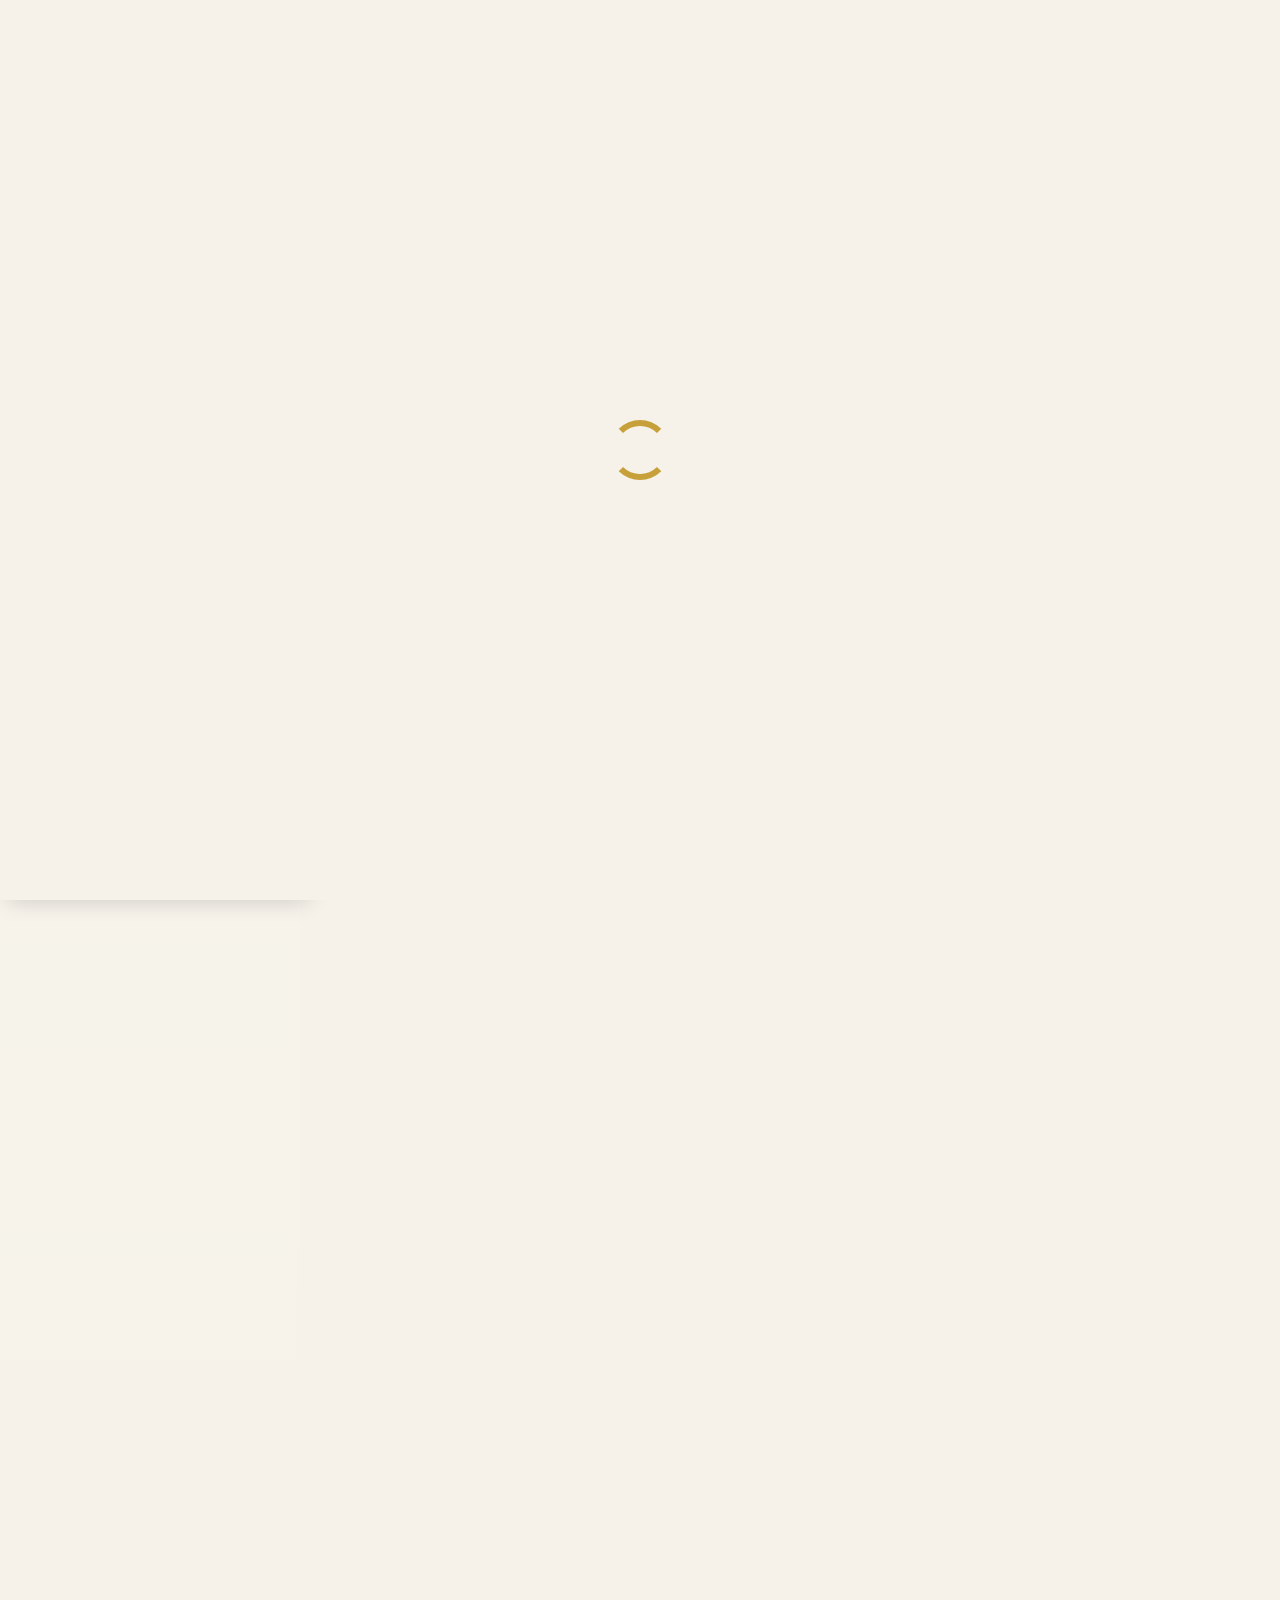
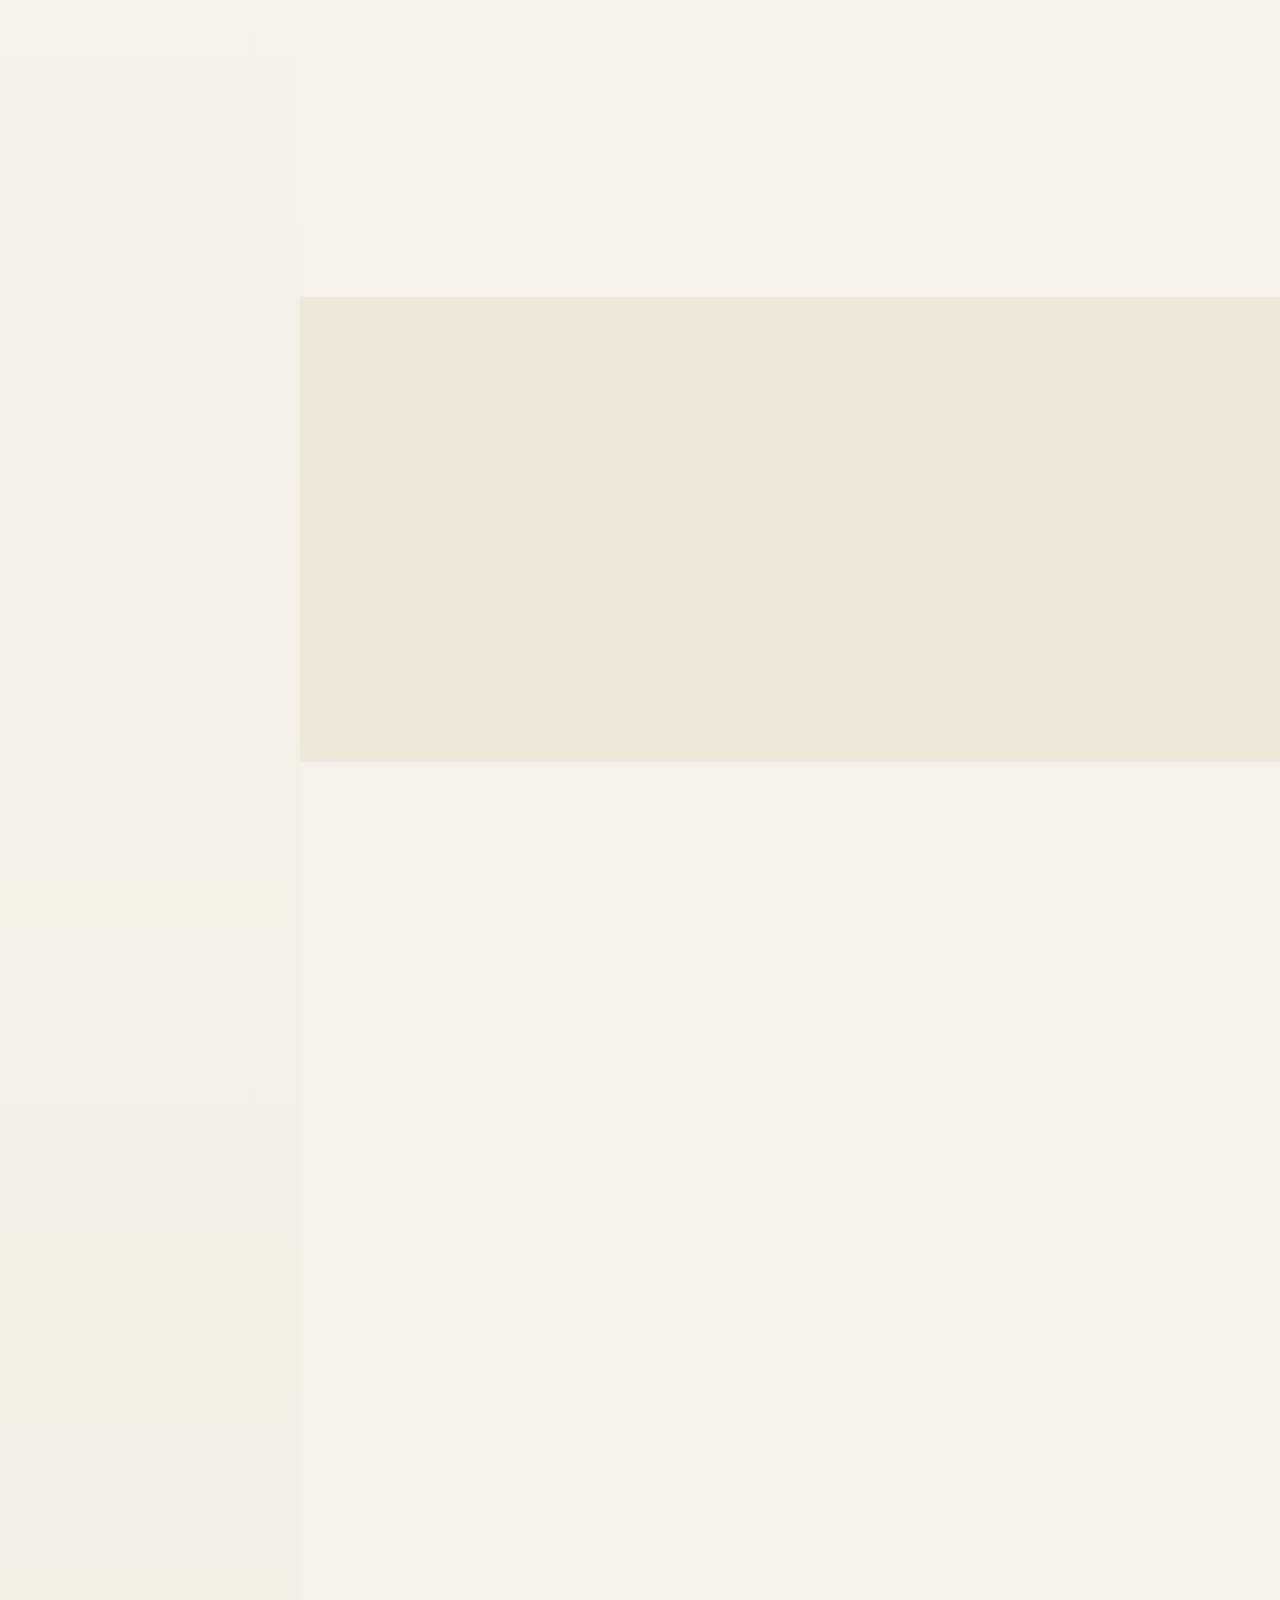
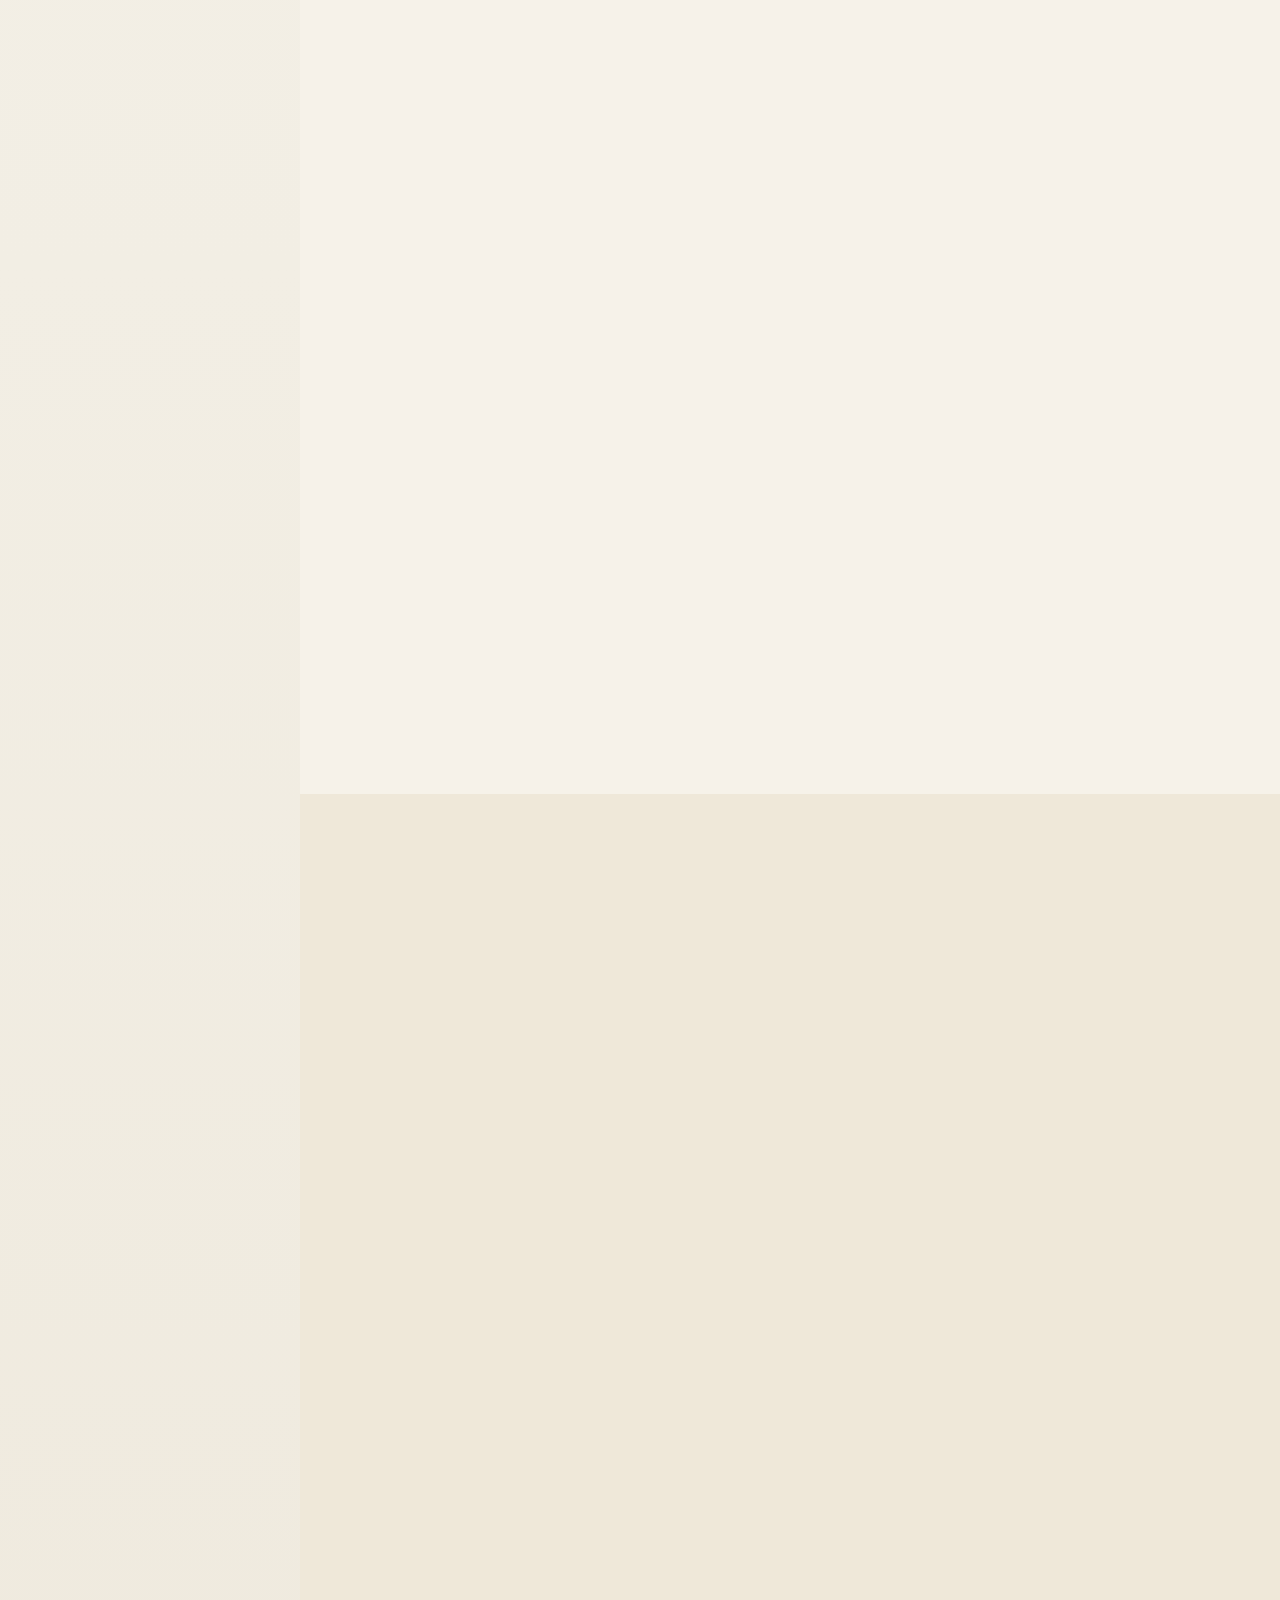
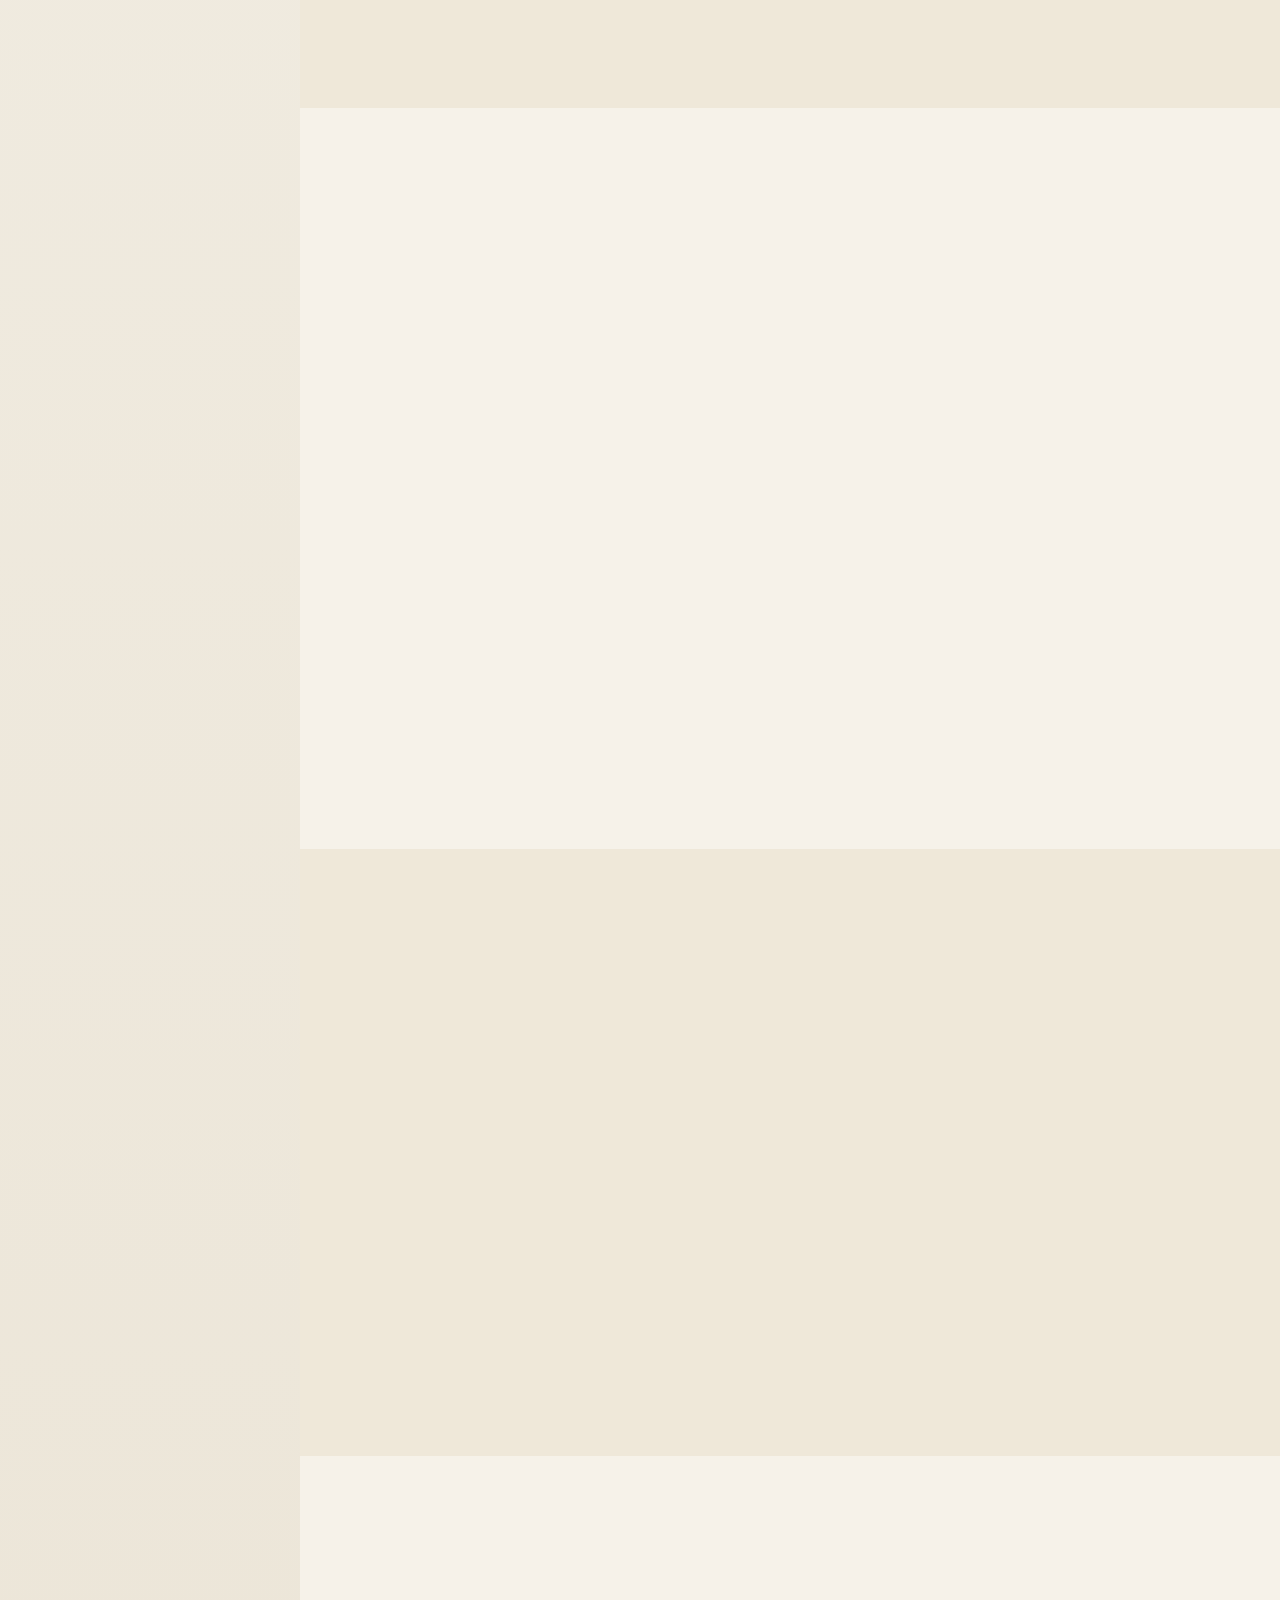
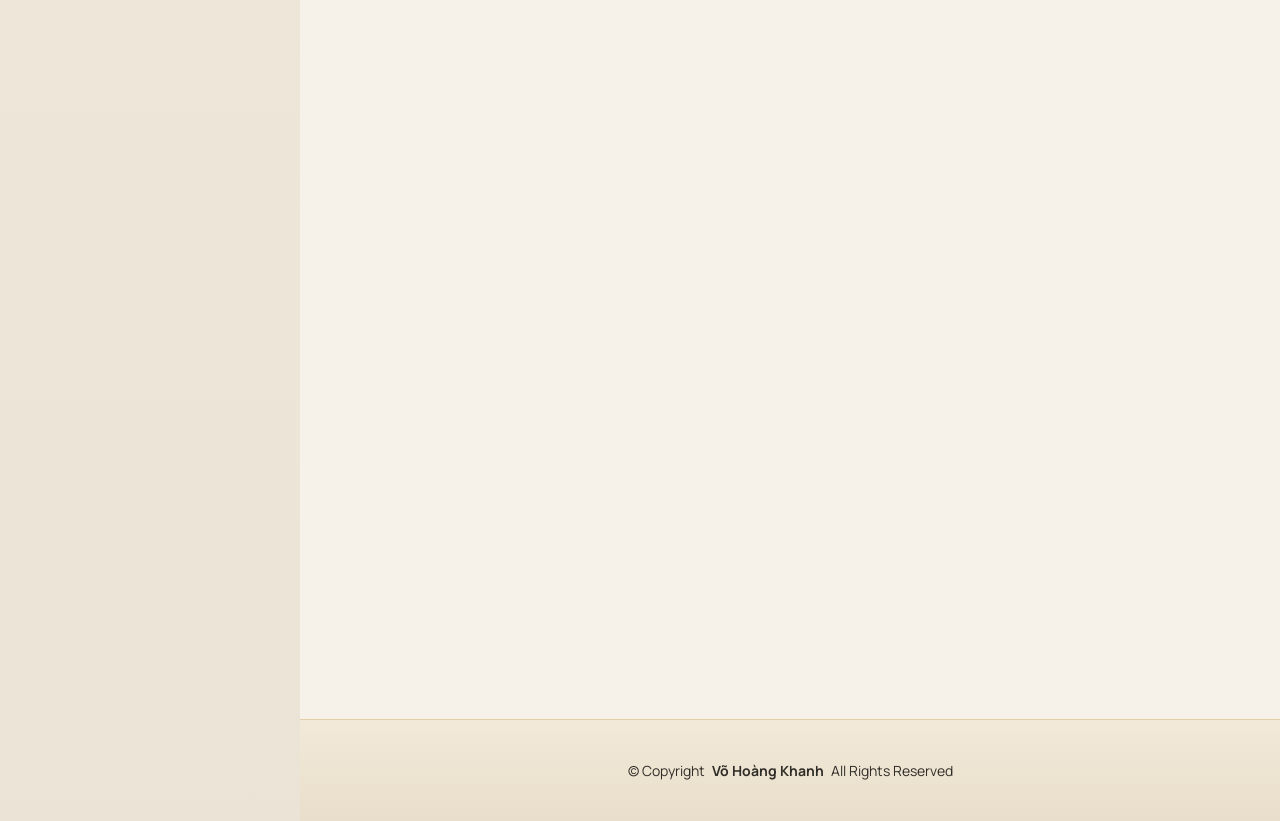
==== index.html @ 6e5dcf57 "first commit" ====
﻿<!DOCTYPE html>
<html lang="en">

<head>
  <meta charset="utf-8">
  <meta content="width=device-width, initial-scale=1.0" name="viewport">
  <title>Võ Hoàng Khanh - Operations Lead lập trình website</title>
  <meta content="" name="description">
  <meta content="" name="keywords">

  <!-- Favicons -->
  <link href="assets/img/favicon-k.svg" rel="icon">
  <link href="assets/img/apple-touch-icon.png" rel="apple-touch-icon">

  <!-- Fonts -->
  <link href="https://fonts.googleapis.com" rel="preconnect">
  <link href="https://fonts.gstatic.com" rel="preconnect" crossorigin>
  <link href="https://fonts.googleapis.com/css2?family=Manrope:wght@300;400;500;600;700;800&family=Cinzel:wght@400;500;600;700&family=Sora:wght@300;400;500;600;700&display=swap" rel="stylesheet">

  <!-- Vendor CSS Files -->
  <link href="assets/vendor/bootstrap/css/bootstrap.min.css" rel="stylesheet">
  <link href="assets/vendor/bootstrap-icons/bootstrap-icons.css" rel="stylesheet">
  <link href="assets/vendor/aos/aos.css" rel="stylesheet">
  <link href="assets/vendor/glightbox/css/glightbox.min.css" rel="stylesheet">
  <link href="assets/vendor/swiper/swiper-bundle.min.css" rel="stylesheet">

  <!-- Main CSS File -->
  <link href="assets/css/main.css" rel="stylesheet">

  <!-- =======================================================
  * Template Name: iPortfolio
  * Template URL: https://bootstrapmade.com/iportfolio-bootstrap-portfolio-websites-template/
  * Updated: Jun 29 2024 with Bootstrap v5.3.3
  * Author: BootstrapMade.com
  * License: https://bootstrapmade.com/license/
  ======================================================== -->
</head>

<body class="index-page">

  <header id="header" class="header dark-background d-flex flex-column">
    <i class="header-toggle d-xl-none bi bi-list"></i>

    <div class="profile-img">
      <img src="assets/img/my-profile-img.jpg" alt="" class="img-fluid rounded-circle">
    </div>

    <a href="index.html" class="logo d-flex align-items-center justify-content-center">
      <!-- Uncomment the line below if you also wish to use an image logo -->
      <!-- <img src="assets/img/logo.png" alt=""> -->
      <h1 class="sitename">Võ Hoàng Khanh</h1>
    </a>

        <div class="social-links text-center">
      <a href="https://www.facebook.com/LuvMEE27" target="_blank" rel="noopener noreferrer" class="facebook"><i class="bi bi-facebook"></i></a>
      <a href="https://www.instagram.com/_imhnahk/" target="_blank" rel="noopener noreferrer" class="instagram"><i class="bi bi-instagram"></i></a>
      <a href="https://www.linkedin.com/in/luvmee27/" target="_blank" rel="noopener noreferrer" class="linkedin"><i class="bi bi-linkedin"></i></a>
    </div>

    <nav id="navmenu" class="navmenu">
      <ul>
        <li><a href="#hero" class="active"><i class="bi bi-house navicon"></i>Home</a></li>
        <li><a href="#about"><i class="bi bi-person navicon"></i> About</a></li>
        <li><a href="#resume"><i class="bi bi-file-earmark-text navicon"></i> Resume</a></li>
        <li><a href="#portfolio"><i class="bi bi-images navicon"></i> Portfolio</a></li>
        <li><a href="#services"><i class="bi bi-hdd-stack navicon"></i> Services</a></li>
        <li class="dropdown"><a href="#"><i class="bi bi-menu-button navicon"></i> <span>Dropdown</span> <i class="bi bi-chevron-down toggle-dropdown"></i></a>
          <ul>
            <li><a href="#">Dropdown 1</a></li>
            <li class="dropdown"><a href="#"><span>Deep Dropdown</span> <i class="bi bi-chevron-down toggle-dropdown"></i></a>
              <ul>
                <li><a href="#">Deep Dropdown 1</a></li>
                <li><a href="#">Deep Dropdown 2</a></li>
                <li><a href="#">Deep Dropdown 3</a></li>
                <li><a href="#">Deep Dropdown 4</a></li>
                <li><a href="#">Deep Dropdown 5</a></li>
              </ul>
            </li>
            <li><a href="#">Dropdown 2</a></li>
            <li><a href="#">Dropdown 3</a></li>
            <li><a href="#">Dropdown 4</a></li>
          </ul>
        </li>
        <li><a href="#contact"><i class="bi bi-envelope navicon"></i> Contact</a></li>
      </ul>
    </nav>

  </header>

  <main class="main">

    <!-- Hero Section -->
    <section id="hero" class="hero section dark-background">

      <img src="assets/img/background.jpg" alt="" data-aos="fade-in" class="">

      <div class="container" data-aos="fade-up" data-aos-delay="100">
        <h2>Võ Hoàng Khanh</h2>
        <p>I'm <span class="typed" data-typed-items="Freelance Website Developer">Freelance Website Developer</span><span class="typed-cursor typed-cursor--blink" aria-hidden="true"></span><span class="typed-cursor typed-cursor--blink" aria-hidden="true"></span></p>
      </div>

    </section><!-- /Hero Section -->

    <!-- About Section -->
    <section id="about" class="about section">

      <!-- Section Title -->
      <div class="container section-title" data-aos="fade-up">
        <h2>About</h2>
        <p>I have completed 5 website projects, with two featured works: lctvisuals.us and bfproductions.co.</p>
      </div><!-- End Section Title -->

      <div class="container" data-aos="fade-up" data-aos-delay="100">

        <div class="row gy-4 justify-content-center">
          <div class="col-lg-4">
            <img src="assets/img/my-profile-img.jpg" class="img-fluid profile-main-img" alt="">
          </div>
          <div class="col-lg-8 content">
            <h2>Freelance Website Developer.</h2>
            <p class="fst-italic py-3">Operations Lead focused on building fast, modern, and business-oriented websites.</p>
            <div class="row">
              <div class="col-lg-6">
                <ul>
                  <li><i class="bi bi-chevron-right"></i> <strong>Birth:</strong> <span>February 28, 2002</span></li>
                  <li><i class="bi bi-chevron-right"></i> <strong>Address:</strong> <span>Linh Trung, Thu Duc City</span></li>
                  <li><i class="bi bi-chevron-right"></i> <strong>Mobile:</strong> <span>+84 33.663.5527</span></li>
                  <li><i class="bi bi-chevron-right"></i> <strong>Projects Completed:</strong> <span>5</span></li>
                </ul>
              </div>
              <div class="col-lg-6">
                <ul>
                  <li><i class="bi bi-chevron-right"></i> <strong>Role:</strong> <span>Freelance Web Developer</span></li>
                  <li><i class="bi bi-chevron-right"></i> <strong>Email:</strong> <span>khanhvh2728@gmail.com</span></li>
                  <li><i class="bi bi-chevron-right"></i> <strong>Featured Sites:</strong> <span>lctvisuals.us, bfproductions.co</span></li>
                  <li><i class="bi bi-chevron-right"></i> <strong>Freelance:</strong> <span>Available</span></li>
                </ul>
              </div>
            </div>
            <p class="py-3">I am Võ Hoàng Khanh, a freelance website developer focused on building modern and effective web experiences for businesses and creators.</p>
          </div>
        </div>

      </div>

    </section><!-- /About Section -->

    <!-- Stats Section -->
    <section id="stats" class="stats section">

      <div class="container" data-aos="fade-up" data-aos-delay="100">

        <div class="row gy-4">

          <div class="col-lg-3 col-md-6">
            <div class="stats-item">
              <i class="bi bi-emoji-smile"></i>
              <span data-purecounter-start="0" data-purecounter-end="232" data-purecounter-duration="1" class="purecounter"></span>
              <p><strong>Happy Clients</strong> <span>consequuntur quae</span></p>
            </div>
          </div><!-- End Stats Item -->

          <div class="col-lg-3 col-md-6">
            <div class="stats-item">
              <i class="bi bi-journal-richtext"></i>
              <span data-purecounter-start="0" data-purecounter-end="5" data-purecounter-duration="1" class="purecounter"></span>
              <p><strong>Projects</strong> <span>completed website projects</span></p>
            </div>
          </div><!-- End Stats Item -->

          <div class="col-lg-3 col-md-6">
            <div class="stats-item">
              <i class="bi bi-headset"></i>
              <span data-purecounter-start="0" data-purecounter-end="1453" data-purecounter-duration="1" class="purecounter"></span>
              <p><strong>Hours Of Support</strong> <span>aut commodi quaerat</span></p>
            </div>
          </div><!-- End Stats Item -->

          <div class="col-lg-3 col-md-6">
            <div class="stats-item">
              <i class="bi bi-people"></i>
              <span data-purecounter-start="0" data-purecounter-end="32" data-purecounter-duration="1" class="purecounter"></span>
              <p><strong>Hard Workers</strong> <span>rerum asperiores dolor</span></p>
            </div>
          </div><!-- End Stats Item -->

        </div>

      </div>

    </section><!-- /Stats Section -->

    <!-- Skills Section -->
    <section id="skills" class="skills section light-background">

      <!-- Section Title -->
      <div class="container section-title" data-aos="fade-up">
        <h2>Skills</h2>
        <p>Core technologies and tools I use to deliver modern, scalable, and high-performing websites.</p>
      </div><!-- End Section Title -->

      <div class="container" data-aos="fade-up" data-aos-delay="100">

        <div class="row skills-content skills-animation">

          <div class="col-lg-6">

            <div class="progress">
              <span class="skill"><span>HTML</span> <i class="val">100%</i></span>
              <div class="progress-bar-wrap">
                <div class="progress-bar" role="progressbar" aria-valuenow="100" aria-valuemin="0" aria-valuemax="100"></div>
              </div>
            </div><!-- End Skills Item -->

            <div class="progress">
              <span class="skill"><span>CSS</span> <i class="val">90%</i></span>
              <div class="progress-bar-wrap">
                <div class="progress-bar" role="progressbar" aria-valuenow="90" aria-valuemin="0" aria-valuemax="100"></div>
              </div>
            </div><!-- End Skills Item -->

            <div class="progress">
              <span class="skill"><span>JavaScript</span> <i class="val">75%</i></span>
              <div class="progress-bar-wrap">
                <div class="progress-bar" role="progressbar" aria-valuenow="75" aria-valuemin="0" aria-valuemax="100"></div>
              </div>
            </div><!-- End Skills Item -->

          </div>

          <div class="col-lg-6">

            <div class="progress">
              <span class="skill"><span>PHP</span> <i class="val">80%</i></span>
              <div class="progress-bar-wrap">
                <div class="progress-bar" role="progressbar" aria-valuenow="80" aria-valuemin="0" aria-valuemax="100"></div>
              </div>
            </div><!-- End Skills Item -->

            <div class="progress">
              <span class="skill"><span>WordPress/CMS</span> <i class="val">90%</i></span>
              <div class="progress-bar-wrap">
                <div class="progress-bar" role="progressbar" aria-valuenow="90" aria-valuemin="0" aria-valuemax="100"></div>
              </div>
            </div><!-- End Skills Item -->

            <div class="progress">
              <span class="skill"><span>Photoshop</span> <i class="val">55%</i></span>
              <div class="progress-bar-wrap">
                <div class="progress-bar" role="progressbar" aria-valuenow="55" aria-valuemin="0" aria-valuemax="100"></div>
              </div>
            </div><!-- End Skills Item -->

          </div>

        </div>

      </div>

    </section><!-- /Skills Section -->

    <!-- Resume Section -->
    <section id="resume" class="resume section">

      <!-- Section Title -->
      <div class="container section-title" data-aos="fade-up">
        <h2>Resume</h2>
        <p>My background focuses on freelance website development and delivering practical web solutions.</p>
      </div><!-- End Section Title -->

      <div class="container">

        <div class="row">

          <div class="col-lg-6" data-aos="fade-up" data-aos-delay="100">
            <h3 class="resume-title">Summary</h3>

            <div class="resume-item pb-0">
              <h4>Võ Hoàng Khanh</h4>
              <p><em>Freelance website developer with hands-on experience delivering practical and user-friendly web solutions for businesses.</em></p>
              <ul>
                <li>Freelance Website Developer</li>
                <li>5 completed projects</li>
                <li>Featured works: lctvisuals.us, bfproductions.co</li>
              </ul>
            </div><!-- Edn Resume Item -->

            <h3 class="resume-title">Education</h3>
            <div class="resume-item">
              <h4>Bachelor of Information Security</h4>
              <h5>2020 - Present</h5>
              <p><em>University of Information Technology - VNU-HCM</em></p>
              <p>I am studying Information Security at the University of Information Technology - VNU-HCM and continuously improving my knowledge through practical experience. GPA: 3.22/4.0.</p>
            </div><!-- Edn Resume Item -->

          </div>

          <div class="col-lg-6" data-aos="fade-up" data-aos-delay="200">
            <h3 class="resume-title">Professional Experience</h3>
            <div class="resume-item">
              <h4>Intern - Security Consultant</h4>
              <h5>June 2023 - December 2023</h5>
              <p><em>Vietnam Cyberspace Security Technology JSC (VNCS)</em></p>
              <ul>
                <li>Worked on security solution studies and implementation with Splunk-based workflows.</li>
                <li>Followed the full delivery process: requirement analysis, installation, configuration, and data analysis.</li>
              </ul>
            </div><!-- Edn Resume Item -->

            <div class="resume-item">
              <h4>Presales - Security</h4>
              <h5>June 2024 - February 2026</h5>
              <p><em>DTG CORP</em></p>
              <ul>
                <li>Research, consult, and propose security solutions including PAM, EDR, XDR, and NAC.</li>
                <li>Prepare technical documentation, solution descriptions, and proposal materials for projects.</li>
                <li>Support internal training and knowledge transfer for partners.</li>
              </ul>
            </div><!-- Edn Resume Item -->
            <div class="resume-item">
              <h4>Solutions Consultant</h4>
              <h5>February 2026 - Present</h5>
              <p><em>CMC Technology &amp; Solution</em></p>
              <ul>
                <li>Consult and design enterprise security architectures based on customer requirements and risk profiles.</li>
                <li>Implement and optimize EDR/XDR solutions, with strong hands-on focus on Palo Alto technologies.</li>
                <li>Support technical presales, PoC delivery, and deployment planning for Check Point security products and related cybersecurity solutions.</li>
              </ul>
            </div><!-- Edn Resume Item -->

            <div class="resume-item">
              <h4>Operations Lead - Team Leader &amp; Project Manager</h4>
              <h5>2023 - Present</h5>
              <p><em>Freelance Website Development</em></p>
              <ul>
                <li>Lead web development teams and coordinate project delivery from planning to launch.</li>
                <li>Manage scope, timeline, and client communication as PM across freelance projects.</li>
                <li>Delivered 5 completed website projects, including lctvisuals.us and bfproductions.co.</li>
              </ul>
            </div><!-- Edn Resume Item -->

          </div>

        </div>

      </div>

    </section><!-- /Resume Section -->

        <!-- Portfolio Section -->
    <section id="portfolio" class="portfolio section light-background">

      <!-- Section Title -->
      <div class="container section-title" data-aos="fade-up">
        <h2>Portfolio</h2>
        <p>I have completed 5 website projects, with two featured works: lctvisuals.us and bfproductions.co.</p>
      </div><!-- End Section Title -->

      <div class="container">

        <div class="isotope-layout" data-default-filter="*" data-layout="masonry" data-sort="original-order">

          <div class="row gy-4 isotope-container" data-aos="fade-up" data-aos-delay="200">

            <div class="col-lg-4 col-md-6 portfolio-item isotope-item filter-app">
              <div class="portfolio-content h-100">
                <img src="assets/img/portfolio/app-1.jpg" class="img-fluid" alt="LCT Visuals website project">
                <div class="portfolio-info">
                  <h4>LCT Visuals</h4>
                  <p>Business website project - lctvisuals.us</p>
                  <a href="https://lctvisuals.us" target="_blank" rel="noopener noreferrer" title="Visit lctvisuals.us" class="details-link"><i class="bi bi-link-45deg"></i></a>
                </div>
              </div>
            </div><!-- End Portfolio Item -->

            <div class="col-lg-4 col-md-6 portfolio-item isotope-item filter-product">
              <div class="portfolio-content h-100">
                <img src="assets/img/portfolio/product-1.jpg" class="img-fluid" alt="BF Productions website project">
                <div class="portfolio-info">
                  <h4>BF Productions</h4>
                  <p>Company website project - bfproductions.co</p>
                  <a href="https://bfproductions.co" target="_blank" rel="noopener noreferrer" title="Visit bfproductions.co" class="details-link"><i class="bi bi-link-45deg"></i></a>
                </div>
              </div>
            </div><!-- End Portfolio Item -->

            <div class="col-lg-4 col-md-6 portfolio-item isotope-item filter-branding">
              <div class="portfolio-content h-100">
                <img src="assets/img/portfolio/branding-1.jpg" class="img-fluid" alt="Cosmetics Store Website">
                <div class="portfolio-info">
                  <h4>Cosmetics Store Website</h4>
                  <p>E-commerce website project for cosmetics.</p>
                </div>
              </div>
            </div><!-- End Portfolio Item -->

            <div class="col-lg-4 col-md-6 portfolio-item isotope-item filter-books">
              <div class="portfolio-content h-100">
                <img src="assets/img/portfolio/books-1.jpg" class="img-fluid" alt="Bookstore Website">
                <div class="portfolio-info">
                  <h4>Bookstore Website</h4>
                  <p>E-commerce website project for books.</p>
                </div>
              </div>
            </div><!-- End Portfolio Item -->

            <div class="col-lg-4 col-md-6 portfolio-item isotope-item filter-app">
              <div class="portfolio-content h-100">
                <img src="assets/img/portfolio/app-2.jpg" class="img-fluid" alt="Mobile Phone Store Website">
                <div class="portfolio-info">
                  <h4>Mobile Phone Store Website</h4>
                  <p>E-commerce website project for mobile phones.</p>
                </div>
              </div>
            </div><!-- End Portfolio Item -->

          </div><!-- End Portfolio Container -->

        </div>

      </div>

    </section><!-- /Portfolio Section -->

    <!-- Services Section -->
    <section id="services" class="services section">

      <!-- Section Title -->
      <div class="container section-title" data-aos="fade-up">
        <h2>Services</h2>
        <p>I provide end-to-end website development services for personal brands and businesses.</p>
      </div><!-- End Section Title -->

      <div class="container">

        <div class="row gy-4">

          <div class="col-lg-4 col-md-6 service-item d-flex" data-aos="fade-up" data-aos-delay="100">
            <div class="icon flex-shrink-0"><i class="bi bi-briefcase"></i></div>
            <div>
              <h4 class="title"><a href="service-details.html" class="stretched-link">Custom Website Development</a></h4>
              <p class="description">I build responsive, fast, and SEO-friendly websites tailored to your business goals.</p>
            </div>
          </div>
          <!-- End Service Item -->

          <div class="col-lg-4 col-md-6 service-item d-flex" data-aos="fade-up" data-aos-delay="200">
            <div class="icon flex-shrink-0"><i class="bi bi-card-checklist"></i></div>
            <div>
              <h4 class="title"><a href="service-details.html" class="stretched-link">UI/UX & Landing Page Design</a></h4>
              <p class="description">I design clean and conversion-focused interfaces that improve user experience and engagement.</p>
            </div>
          </div><!-- End Service Item -->

          <div class="col-lg-4 col-md-6 service-item d-flex" data-aos="fade-up" data-aos-delay="300">
            <div class="icon flex-shrink-0"><i class="bi bi-bar-chart"></i></div>
            <div>
              <h4 class="title"><a href="service-details.html" class="stretched-link">Website Optimization</a></h4>
              <p class="description">I improve loading speed, on-page SEO, and performance to help your website rank and convert better.</p>
            </div>
          </div><!-- End Service Item -->

          <div class="col-lg-4 col-md-6 service-item d-flex" data-aos="fade-up" data-aos-delay="400">
            <div class="icon flex-shrink-0"><i class="bi bi-binoculars"></i></div>
            <div>
              <h4 class="title"><a href="service-details.html" class="stretched-link">E-commerce Development</a></h4>
              <p class="description">I develop online stores with product management, checkout flow, and payment-ready integrations.</p>
            </div>
          </div><!-- End Service Item -->

          <div class="col-lg-4 col-md-6 service-item d-flex" data-aos="fade-up" data-aos-delay="500">
            <div class="icon flex-shrink-0"><i class="bi bi-brightness-high"></i></div>
            <div>
              <h4 class="title"><a href="service-details.html" class="stretched-link">Maintenance & Support</a></h4>
              <p class="description">I provide ongoing support, bug fixes, content updates, and technical maintenance after launch.</p>
            </div>
          </div><!-- End Service Item -->

          <div class="col-lg-4 col-md-6 service-item d-flex" data-aos="fade-up" data-aos-delay="600">
            <div class="icon flex-shrink-0"><i class="bi bi-calendar4-week"></i></div>
            <div>
              <h4 class="title"><a href="service-details.html" class="stretched-link">Project Management</a></h4>
              <p class="description">I manage timelines, communication, and delivery milestones to keep projects on track from start to finish.</p>
            </div>
          </div><!-- End Service Item -->

        </div>

      </div>

    </section><!-- /Services Section -->

    <!-- Testimonials Section -->
    <section id="testimonials" class="testimonials section light-background">

      <!-- Section Title -->
      <div class="container section-title" data-aos="fade-up">
        <h2>Testimonials</h2>
        <p>Client feedback from recent website projects and collaborations.</p>
      </div><!-- End Section Title -->

      <div class="container" data-aos="fade-up" data-aos-delay="100">

        <div class="swiper init-swiper">
          <script type="application/json" class="swiper-config">
            {
              "loop": true,
              "speed": 600,
              "autoplay": {
                "delay": 5000
              },
              "slidesPerView": "auto",
              "pagination": {
                "el": ".swiper-pagination",
                "type": "bullets",
                "clickable": true
              },
              "breakpoints": {
                "320": {
                  "slidesPerView": 1,
                  "spaceBetween": 40
                },
                "1200": {
                  "slidesPerView": 3,
                  "spaceBetween": 1
                }
              }
            }
          </script>
          <div class="swiper-wrapper">

            <div class="swiper-slide">
              <div class="testimonial-item">
                <p>
                  <i class="bi bi-quote quote-icon-left"></i>
                  <span>Working with Khanh was smooth from planning to launch. The website is fast, clean, and exactly what our business needed.</span>
                  <i class="bi bi-quote quote-icon-right"></i>
                </p>
                <img src="assets/img/testimonials/testimonials-1.jpg" class="testimonial-img" alt="">
                <h3>Business Owner</h3>
                <h4>Founder, Service Brand</h4>
              </div>
            </div><!-- End testimonial item -->

            <div class="swiper-slide">
              <div class="testimonial-item">
                <p>
                  <i class="bi bi-quote quote-icon-left"></i>
                  <span>He communicates clearly, delivers on time, and always proposes practical solutions when requirements change.</span>
                  <i class="bi bi-quote quote-icon-right"></i>
                </p>
                <img src="assets/img/testimonials/testimonials-2.jpg" class="testimonial-img" alt="">
                <h3>E-commerce Client</h3>
                <h4>Store Manager</h4>
              </div>
            </div><!-- End testimonial item -->

            <div class="swiper-slide">
              <div class="testimonial-item">
                <p>
                  <i class="bi bi-quote quote-icon-left"></i>
                  <span>The final result looks professional on both desktop and mobile. Performance and user experience improved a lot.</span>
                  <i class="bi bi-quote quote-icon-right"></i>
                </p>
                <img src="assets/img/testimonials/testimonials-3.jpg" class="testimonial-img" alt="">
                <h3>Personal Brand Client</h3>
                <h4>Content Creator</h4>
              </div>
            </div><!-- End testimonial item -->

            <div class="swiper-slide">
              <div class="testimonial-item">
                <p>
                  <i class="bi bi-quote quote-icon-left"></i>
                  <span>Great project ownership and attention to detail. I appreciate the structured process and reliable support after delivery.</span>
                  <i class="bi bi-quote quote-icon-right"></i>
                </p>
                <img src="assets/img/testimonials/testimonials-4.jpg" class="testimonial-img" alt="">
                <h3>Startup Client</h3>
                <h4>Operations Lead</h4>
              </div>
            </div><!-- End testimonial item -->

            <div class="swiper-slide">
              <div class="testimonial-item">
                <p>
                  <i class="bi bi-quote quote-icon-left"></i>
                  <span>From idea to deployment, everything was handled professionally. Highly recommended for website development projects.</span>
                  <i class="bi bi-quote quote-icon-right"></i>
                </p>
                <img src="assets/img/testimonials/testimonials-5.jpg" class="testimonial-img" alt="">
                <h3>Agency Partner</h3>
                <h4>Project Lead</h4>
              </div>
            </div><!-- End testimonial item -->

          </div>
          <div class="swiper-pagination"></div>
        </div>

      </div>

    </section><!-- /Testimonials Section -->

    <!-- Contact Section -->
    <section id="contact" class="contact section">

      <!-- Section Title -->
      <div class="container section-title" data-aos="fade-up">
        <h2>Contact</h2>
        <p>Feel free to contact me for freelance website development projects and collaborations.</p>
      </div><!-- End Section Title -->

      <div class="container" data-aos="fade-up" data-aos-delay="100">

        <div class="row gy-4">

          <div class="col-lg-5">

            <div class="info-wrap">
              <div class="info-item d-flex" data-aos="fade-up" data-aos-delay="200">
                <i class="bi bi-geo-alt flex-shrink-0"></i>
                <div>
                  <h3>Address</h3>
                  <p>Linh Trung, Thu Duc City, Ho Chi Minh City, Vietnam</p>
                </div>
              </div><!-- End Info Item -->

              <div class="info-item d-flex" data-aos="fade-up" data-aos-delay="300">
                <i class="bi bi-telephone flex-shrink-0"></i>
                <div>
                  <h3>Call Me</h3>
                  <p>+84 33.663.5527</p>
                </div>
              </div><!-- End Info Item -->

              <div class="info-item d-flex" data-aos="fade-up" data-aos-delay="400">
                <i class="bi bi-envelope flex-shrink-0"></i>
                <div>
                  <h3>Email Me</h3>
                  <p>khanhvh2728@gmail.com</p>
                </div>
              </div><!-- End Info Item -->
            </div>
          </div>

          <div class="col-lg-7">
            <form action="mailto:khanhvh2728@gmail.com" method="post" enctype="text/plain" class="php-email-form" data-aos="fade-up" data-aos-delay="200">
              <div class="row gy-4">

                <div class="col-md-6">
                  <label for="name-field" class="pb-2">Your Name</label>
                  <input type="text" name="name" id="name-field" class="form-control" required="">
                </div>

                <div class="col-md-6">
                  <label for="email-field" class="pb-2">Your Email</label>
                  <input type="email" class="form-control" name="email" id="email-field" required="">
                </div>

                <div class="col-md-12">
                  <label for="subject-field" class="pb-2">Subject</label>
                  <input type="text" class="form-control" name="subject" id="subject-field" required="">
                </div>

                <div class="col-md-12">
                  <label for="message-field" class="pb-2">Message</label>
                  <textarea class="form-control" name="message" rows="10" id="message-field" required=""></textarea>
                </div>

                <div class="col-md-12 text-center">
<button type="submit">Send Message</button>
                </div>

              </div>
            </form>
          </div><!-- End Contact Form -->

        </div>

      </div>

    </section><!-- /Contact Section -->

  </main>

  <footer id="footer" class="footer position-relative light-background">

    <div class="container">
      <div class="copyright text-center ">
        <p>© <span>Copyright</span> <strong class="px-1 sitename">Võ Hoàng Khanh</strong> <span>All Rights Reserved</span></p>
      </div>
</div>

  </footer>

  <!-- Scroll Top -->
  <a href="#" id="scroll-top" class="scroll-top d-flex align-items-center justify-content-center"><i class="bi bi-arrow-up-short"></i></a>

  <!-- Preloader -->
  <div id="preloader"></div>

  <!-- Vendor JS Files -->
  <script src="assets/vendor/bootstrap/js/bootstrap.bundle.min.js"></script>
  <script src="assets/vendor/aos/aos.js"></script>
  <script src="assets/vendor/typed.js/typed.umd.js"></script>
  <script src="assets/vendor/purecounter/purecounter_vanilla.js"></script>
  <script src="assets/vendor/waypoints/noframework.waypoints.js"></script>
  <script src="assets/vendor/glightbox/js/glightbox.min.js"></script>
  <script src="assets/vendor/imagesloaded/imagesloaded.pkgd.min.js"></script>
  <script src="assets/vendor/isotope-layout/isotope.pkgd.min.js"></script>
  <script src="assets/vendor/swiper/swiper-bundle.min.js"></script>

  <!-- Main JS File -->
  <script src="assets/js/main.js"></script>

</body>

</html>
---- assets/css/main.css ----
﻿/**
* Template Name: iPortfolio
* Template URL: https://bootstrapmade.com/iportfolio-bootstrap-portfolio-websites-template/
* Updated: Jun 29 2024 with Bootstrap v5.3.3
* Author: BootstrapMade.com
* License: https://bootstrapmade.com/license/
*/

/*--------------------------------------------------------------
# Font & Color Variables
# Help: https://bootstrapmade.com/color-system/
--------------------------------------------------------------*/
/* Fonts */
:root {
  --default-font: "Roboto",  system-ui, -apple-system, "Segoe UI", Roboto, "Helvetica Neue", Arial, "Noto Sans", "Liberation Sans", sans-serif, "Apple Color Emoji", "Segoe UI Emoji", "Segoe UI Symbol", "Noto Color Emoji";
  --heading-font: "Raleway",  sans-serif;
  --nav-font: "Poppins",  sans-serif;
}

/* Global Colors - The following color variables are used throughout the website. Updating them here will change the color scheme of the entire website */
:root { 
  --background-color: #ffffff; /* Background color for the entire website, including individual sections */
  --default-color: #272829; /* Default color used for the majority of the text content across the entire website */
  --heading-color: #050d18; /* Color for headings, subheadings and title throughout the website */
  --accent-color: #149ddd; /* Accent color that represents your brand on the website. It's used for buttons, links, and other elements that need to stand out */
  --surface-color: #ffffff; /* The surface color is used as a background of boxed elements within sections, such as cards, icon boxes, or other elements that require a visual separation from the global background. */
  --contrast-color: #ffffff; /* Contrast color for text, ensuring readability against backgrounds of accent, heading, or default colors. */
}

/* Nav Menu Colors - The following color variables are used specifically for the navigation menu. They are separate from the global colors to allow for more customization options */
:root {
  --nav-color: #a8a9b4;  /* The default color of the main navmenu links */
  --nav-hover-color: #ffffff; /* Applied to main navmenu links when they are hovered over or active */
  --nav-mobile-background-color: #040b14; /* Used as the background color for mobile navigation menu */
  --nav-dropdown-background-color: #040b14; /* Used as the background color for dropdown items that appear when hovering over primary navigation items */
  --nav-dropdown-color: #a8a9b4; /* Used for navigation links of the dropdown items in the navigation menu. */
  --nav-dropdown-hover-color: #ffffff; /* Similar to --nav-hover-color, this color is applied to dropdown navigation links when they are hovered over. */
}

/* Color Presets - These classes override global colors when applied to any section or element, providing reuse of the sam color scheme. */

.light-background {
  --background-color: #f4fafd;
  --surface-color: #ffffff;
}

.dark-background {
  --background-color: #040b14;
  --default-color: #ffffff;
  --heading-color: #ffffff;
  --surface-color: #151f2b;
  --contrast-color: #ffffff;
}

/* Smooth scroll */
:root {
  scroll-behavior: smooth;
}

/*--------------------------------------------------------------
# General Styling & Shared Classes
--------------------------------------------------------------*/
body {
  color: var(--default-color);
  background-color: var(--background-color);
  font-family: var(--default-font);
}

a {
  color: var(--accent-color);
  text-decoration: none;
  transition: 0.3s;
}

a:hover {
  color: color-mix(in srgb, var(--accent-color), transparent 25%);
  text-decoration: none;
}

h1,
h2,
h3,
h4,
h5,
h6 {
  color: var(--heading-color);
  font-family: var(--heading-font);
}

/* PHP Email Form Messages
------------------------------*/
.php-email-form .error-message {
  display: none;
  background: #df1529;
  color: #ffffff;
  text-align: left;
  padding: 15px;
  margin-bottom: 24px;
  font-weight: 600;
}

.php-email-form .sent-message {
  display: none;
  color: #ffffff;
  background: #059652;
  text-align: center;
  padding: 15px;
  margin-bottom: 24px;
  font-weight: 600;
}

.php-email-form .loading {
  display: none;
  background: var(--surface-color);
  text-align: center;
  padding: 15px;
  margin-bottom: 24px;
}

.php-email-form .loading:before {
  content: "";
  display: inline-block;
  border-radius: 50%;
  width: 24px;
  height: 24px;
  margin: 0 10px -6px 0;
  border: 3px solid var(--accent-color);
  border-top-color: var(--surface-color);
  animation: php-email-form-loading 1s linear infinite;
}

@keyframes php-email-form-loading {
  0% {
    transform: rotate(0deg);
  }

  100% {
    transform: rotate(360deg);
  }
}

/*--------------------------------------------------------------
# Global Header
--------------------------------------------------------------*/
.header {
  color: var(--default-color);
  background-color: var(--background-color);
  position: fixed;
  top: 0;
  left: 0;
  bottom: 0;
  padding: 0 15px;
  width: 300px;
  transition: all ease-in-out 0.3s;
  overflow-y: auto;
  z-index: 997;
  border-right: 1px solid color-mix(in srgb, var(--default-color), transparent 90%);
}

.header .profile-img img {
  margin: 15px auto;
  display: block;
  width: 120px;
  height: 120px;
  object-fit: cover;
  object-position: center;
  border: 8px solid color-mix(in srgb, var(--default-color), transparent 85%);
}

.header .logo {
  line-height: 1;
  margin-bottom: 15px;
}

.header .logo img {
  max-height: 32px;
  margin-right: 8px;
}

.header .logo h1 {
  font-size: 24px;
  margin: 0;
  font-weight: 700;
  color: var(--heading-color);
}

.header .social-links {
  margin: 0 0 20px 0;
}

.header .social-links a {
  font-size: 16px;
  display: inline-flex;
  align-items: center;
  justify-content: center;
  background: color-mix(in srgb, var(--default-color), transparent 90%);
  color: var(--default-color);
  margin: 0 2px;
  border-radius: 50%;
  text-align: center;
  width: 40px;
  height: 40px;
  transition: 0.3s;
}

.header .social-links a:hover {
  color: var(--contrast-color);
  background: var(--accent-color);
}

@media (min-width: 1200px) {

  .header~main,
  .header~#footer {
    margin-left: 300px;
  }
}

@media (max-width: 1199px) {
  .header {
    left: -100%;
  }
}

.header.header-show {
  left: 0;
}

.header .header-toggle {
  color: var(--contrast-color);
  background-color: var(--accent-color);
  font-size: 22px;
  display: flex;
  align-items: center;
  justify-content: center;
  width: 40px;
  height: 40px;
  border-radius: 50%;
  cursor: pointer;
  position: fixed;
  top: 15px;
  right: 15px;
  z-index: 9999;
  transition: background-color 0.3s;
}

.header .header-toggle:hover {
  color: var(--contrast-color);
  background-color: color-mix(in srgb, var(--accent-color) 90%, white 15%);
}

/*--------------------------------------------------------------
# Navigation Menu
--------------------------------------------------------------*/
.mobile-nav-toggle {
  display: none;
}

.navmenu {
  padding: 0;
  z-index: 9997;
}

.navmenu ul {
  list-style: none;
  padding: 0 0 20px 0;
  margin: 0;
}

.navmenu a,
.navmenu a:focus {
  color: var(--nav-color);
  padding: 15px 10px;
  font-family: var(--nav-font);
  font-size: 16px;
  font-weight: 400;
  display: flex;
  align-items: center;
  white-space: nowrap;
  transition: 0.3s;
  width: 100%;
}

.navmenu a .navicon,
.navmenu a:focus .navicon {
  font-size: 20px;
  margin-right: 10px;
}

.navmenu a .toggle-dropdown,
.navmenu a:focus .toggle-dropdown {
  font-size: 12px;
  line-height: 0;
  margin-left: auto;
  width: 30px;
  height: 30px;
  display: flex;
  align-items: center;
  justify-content: center;
  border-radius: 50%;
  transition: 0.3s;
  flex-shrink: 0;
  background-color: color-mix(in srgb, var(--accent-color), transparent 90%);
}

.navmenu a .toggle-dropdown:hover,
.navmenu a:focus .toggle-dropdown:hover {
  background-color: var(--accent-color);
  color: var(--contrast-color);
}

.navmenu a:hover,
.navmenu .active,
.navmenu .active:focus {
  color: var(--nav-hover-color);
}

.navmenu a:hover .navicon,
.navmenu .active .navicon,
.navmenu .active:focus .navicon {
  color: var(--accent-color);
}

.navmenu .active .toggle-dropdown,
.navmenu .active:focus .toggle-dropdown {
  background-color: var(--accent-color);
  color: var(--contrast-color);
  transform: rotate(180deg);
}

.navmenu .dropdown {
  display: block;
}

.navmenu .dropdown a,
.navmenu .dropdown a:focus {
  color: --nav-dropdown-color;
}

.navmenu .dropdown a:hover,
.navmenu .dropdown .active,
.navmenu .dropdown .active:focus {
  color: var(--nav-dropdown-hover-color);
}

.navmenu .dropdown ul {
  position: static;
  display: none;
  z-index: 99;
  padding: 5px 10px;
  margin: 5px 10px;
  background-color: var(--nav-dropdown-background-color);
  border: 1px solid color-mix(in srgb, var(--default-color), transparent 90%);
  box-shadow: none;
  transition: all 0.5s ease-in-out;
}

.navmenu .dropdown ul ul {
  background-color: rgba(33, 37, 41, 0.1);
}

.navmenu .dropdown>.dropdown-active {
  display: block;
  background-color: rgba(33, 37, 41, 0.03);
}

/*--------------------------------------------------------------
# Global Footer
--------------------------------------------------------------*/
.footer {
  color: var(--default-color);
  background-color: var(--background-color);
  font-size: 14px;
  padding: 40px 0;
  position: relative;
  border-top: 1px solid color-mix(in srgb, var(--default-color), transparent 90%);
}

.footer .copyright p {
  margin-bottom: 0;
}

.footer .credits {
  margin-top: 4px;
  font-size: 13px;
  text-align: center;
}

/*--------------------------------------------------------------
# Preloader
--------------------------------------------------------------*/
#preloader {
  position: fixed;
  inset: 0;
  z-index: 999999;
  overflow: hidden;
  background: var(--background-color);
  transition: all 0.6s ease-out;
}

#preloader:before {
  content: "";
  position: fixed;
  top: calc(50% - 30px);
  left: calc(50% - 30px);
  border: 6px solid #ffffff;
  border-color: var(--accent-color) transparent var(--accent-color) transparent;
  border-radius: 50%;
  width: 60px;
  height: 60px;
  animation: animate-preloader 1.5s linear infinite;
}

@keyframes animate-preloader {
  0% {
    transform: rotate(0deg);
  }

  100% {
    transform: rotate(360deg);
  }
}

/*--------------------------------------------------------------
# Scroll Top Button
--------------------------------------------------------------*/
.scroll-top {
  position: fixed;
  visibility: hidden;
  opacity: 0;
  right: 15px;
  bottom: -15px;
  z-index: 99999;
  background-color: var(--accent-color);
  width: 44px;
  height: 44px;
  border-radius: 50px;
  transition: all 0.4s;
}

.scroll-top i {
  font-size: 24px;
  color: var(--contrast-color);
  line-height: 0;
}

.scroll-top:hover {
  background-color: color-mix(in srgb, var(--accent-color), transparent 20%);
  color: var(--contrast-color);
}

.scroll-top.active {
  visibility: visible;
  opacity: 1;
  bottom: 15px;
}

/*--------------------------------------------------------------
# Disable aos animation delay on mobile devices
--------------------------------------------------------------*/
@media screen and (max-width: 768px) {
  [data-aos-delay] {
    transition-delay: 0 !important;
  }
}

/*--------------------------------------------------------------
# Global Page Titles & Breadcrumbs
--------------------------------------------------------------*/
.page-title {
  color: var(--default-color);
  background-color: var(--background-color);
  padding: 25px 0;
  position: relative;
}

.page-title h1 {
  font-size: 24px;
  font-weight: 700;
}

.page-title .breadcrumbs ol {
  display: flex;
  flex-wrap: wrap;
  list-style: none;
  padding: 0;
  margin: 0;
  font-size: 14px;
  font-weight: 400;
}

.page-title .breadcrumbs ol li+li {
  padding-left: 10px;
}

.page-title .breadcrumbs ol li+li::before {
  content: "/";
  display: inline-block;
  padding-right: 10px;
  color: color-mix(in srgb, var(--default-color), transparent 70%);
}

/*--------------------------------------------------------------
# Global Sections
--------------------------------------------------------------*/
section,
.section {
  color: var(--default-color);
  background-color: var(--background-color);
  padding: 60px 0;
  overflow: clip;
}

/*--------------------------------------------------------------
# Global Section Titles
--------------------------------------------------------------*/
.section-title {
  padding-bottom: 60px;
  position: relative;
}

.section-title h2 {
  font-size: 32px;
  font-weight: 700;
  margin-bottom: 20px;
  padding-bottom: 20px;
  position: relative;
}

.section-title h2:after {
  content: "";
  position: absolute;
  display: block;
  width: 50px;
  height: 3px;
  background: var(--accent-color);
  left: 0;
  bottom: 0;
}

.section-title p {
  margin-bottom: 0;
}

/*--------------------------------------------------------------
# Hero Section
--------------------------------------------------------------*/
.hero {
  width: 100%;
  min-height: 100vh;
  position: relative;
  padding: 80px 0;
  display: flex;
  align-items: center;
  justify-content: center;
}

.hero img {
  position: absolute;
  inset: 0;
  display: block;
  width: 100%;
  height: 100%;
  object-fit: cover;
  filter: blur(2px);
  transform: scale(1.03);
  z-index: 1;
}

.hero:before {
  content: "";
  background: color-mix(in srgb, var(--background-color), transparent 58%);
  position: absolute;
  inset: 0;
  z-index: 2;
}

.hero .container {
  position: relative;
  z-index: 3;
}

.hero h2 {
  margin: 0;
  font-size: 64px;
  font-weight: 700;
}

.hero p {
  margin: 5px 0 0 0;
  font-size: 26px;
}

.hero p span {
  letter-spacing: 1px;
  border-bottom: 2px solid var(--accent-color);
}

.hero .social-links {
  margin-top: 25px;
}

.hero .social-links a {
  font-size: 24px;
  display: inline-block;
  color: color-mix(in srgb, var(--default-color), transparent 50%);
  line-height: 1;
  margin-right: 20px;
  transition: 0.3s;
}

.hero .social-links a:hover {
  color: var(--accent-color);
}

@media (max-width: 768px) {
  .hero h2 {
    font-size: 32px;
  }

  .hero p {
    font-size: 20px;
  }
}

/*--------------------------------------------------------------
# About Section
--------------------------------------------------------------*/
.about .content h2 {
  font-weight: 700;
  font-size: 24px;
}

.about .content ul {
  list-style: none;
  padding: 0;
}

.about .content ul li {
  margin-bottom: 20px;
  display: flex;
  align-items: center;
}

.about .content ul strong {
  margin-right: 10px;
}

.about .content ul i {
  font-size: 16px;
  margin-right: 5px;
  color: var(--accent-color);
  line-height: 0;
}

/*--------------------------------------------------------------
# Stats Section
--------------------------------------------------------------*/
.stats .stats-item {
  padding: 30px;
  width: 100%;
}

.stats .stats-item i {
  color: var(--accent-color);
  display: block;
  font-size: 44px;
  float: left;
  line-height: 0;
}

.stats .stats-item .purecounter {
  color: var(--heading-color);
  font-size: 48px;
  line-height: 40px;
  display: block;
  font-weight: 700;
  margin-left: 60px;
}

.stats .stats-item p {
  color: color-mix(in srgb, var(--default-color), transparent 40%);
  padding: 15px 0 0 0;
  margin: 0 0 0 60px;
  font-family: var(--heading-font);
  font-size: 14px;
}

/*--------------------------------------------------------------
# Skills Section
--------------------------------------------------------------*/
.skills .progress {
  height: 60px;
  display: block;
  background: none;
  border-radius: 0;
}

.skills .progress .skill {
  color: var(--heading-color);
  padding: 0;
  margin: 0 0 6px 0;
  text-transform: uppercase;
  display: block;
  font-weight: 600;
  font-family: var(--heading-font);
}

.skills .progress .skill .val {
  float: right;
  font-style: normal;
}

.skills .progress-bar-wrap {
  background: color-mix(in srgb, var(--default-color), transparent 90%);
  height: 10px;
}

.skills .progress-bar {
  width: 1px;
  height: 10px;
  transition: 0.9s;
  background-color: var(--accent-color);
}

/*--------------------------------------------------------------
# Resume Section
--------------------------------------------------------------*/
.resume .resume-title {
  color: var(--heading-color);
  font-size: 26px;
  font-weight: 700;
  margin-top: 20px;
  margin-bottom: 20px;
}

.resume .resume-item {
  padding: 0 0 20px 20px;
  margin-top: -2px;
  border-left: 2px solid var(--accent-color);
  position: relative;
}

.resume .resume-item h4 {
  line-height: 18px;
  font-size: 18px;
  font-weight: 600;
  text-transform: uppercase;
  color: color-mix(in srgb, var(--default-color), transparent 20%);
  margin-bottom: 10px;
}

.resume .resume-item h5 {
  font-size: 16px;
  padding: 5px 15px;
  display: inline-block;
  font-weight: 600;
  margin-bottom: 10px;
}

.resume .resume-item ul {
  padding-left: 20px;
}

.resume .resume-item ul li {
  padding-bottom: 10px;
}

.resume .resume-item:last-child {
  padding-bottom: 0;
}

.resume .resume-item::before {
  content: "";
  position: absolute;
  width: 16px;
  height: 16px;
  border-radius: 50px;
  left: -9px;
  top: 0;
  background: var(--background-color);
  border: 2px solid var(--accent-color);
}

/*--------------------------------------------------------------
# Portfolio Section
--------------------------------------------------------------*/
.portfolio .portfolio-filters {
  padding: 0;
  margin: 0 auto 20px auto;
  list-style: none;
  text-align: center;
}

.portfolio .portfolio-filters li {
  cursor: pointer;
  display: inline-block;
  padding: 0;
  font-size: 14px;
  font-weight: 400;
  margin: 0 10px;
  line-height: 1;
  text-transform: uppercase;
  margin-bottom: 10px;
  transition: all 0.3s ease-in-out;
}

.portfolio .portfolio-filters li:hover,
.portfolio .portfolio-filters li.filter-active {
  color: var(--accent-color);
}

.portfolio .portfolio-filters li:first-child {
  margin-left: 0;
}

.portfolio .portfolio-filters li:last-child {
  margin-right: 0;
}

@media (max-width: 575px) {
  .portfolio .portfolio-filters li {
    font-size: 14px;
    margin: 0 5px;
  }
}

.portfolio .portfolio-content {
  position: relative;
  overflow: hidden;
  border-radius: 12px;
  background: #f7f8fa;
  min-height: 300px;
  display: flex;
  align-items: center;
  justify-content: center;
}

.portfolio .portfolio-content img {
  width: 100%;
  height: 300px;
  object-fit: contain;
  padding: 20px;
  transition: 0.3s;
}

.portfolio .portfolio-content .portfolio-info {
  opacity: 0;
  position: absolute;
  inset: 0;
  z-index: 3;
  transition: all ease-in-out 0.3s;
  background: rgba(0, 0, 0, 0.58);
  padding: 15px;
}

.portfolio .portfolio-content .portfolio-info h4 {
  font-size: 14px;
  padding: 5px 10px;
  font-weight: 500;
  color: #ffffff;
  display: inline-block;
  background-color: var(--accent-color);
}

.portfolio .portfolio-content .portfolio-info p {
  position: absolute;
  bottom: 10px;
  text-align: center;
  display: inline-block;
  left: 0;
  right: 0;
  font-size: 15px;
  font-weight: 600;
  color: rgba(255, 255, 255, 0.9);
}

.portfolio .portfolio-content .portfolio-info .preview-link,
.portfolio .portfolio-content .portfolio-info .details-link {
  position: absolute;
  left: calc(50% - 40px);
  font-size: 26px;
  top: calc(50% - 14px);
  color: #fff;
  transition: 0.3s;
  line-height: 1.2;
}

.portfolio .portfolio-content .portfolio-info .preview-link:hover,
.portfolio .portfolio-content .portfolio-info .details-link:hover {
  color: var(--accent-color);
}

.portfolio .portfolio-content .portfolio-info .details-link {
  left: 50%;
  font-size: 34px;
  line-height: 0;
}

.portfolio .portfolio-content:hover .portfolio-info {
  opacity: 1;
}

.portfolio .portfolio-content:hover img {
  transform: scale(1.03);
}
@media (max-width: 575px) {
  .portfolio .portfolio-content {
    min-height: 220px;
  }

  .portfolio .portfolio-content img {
    height: 220px;
    padding: 14px;
  }
}
/*--------------------------------------------------------------
# Services Section
--------------------------------------------------------------*/
.services .service-item {
  position: relative;
}

.services .service-item .icon {
  background: var(--accent-color);
  display: flex;
  align-items: center;
  justify-content: center;
  width: 54px;
  height: 54px;
  border-radius: 50%;
  transition: 0.5s;
  border: 1px solid var(--accent-color);
  margin-right: 20px;
}

.services .service-item .icon i {
  color: var(--contrast-color);
  font-size: 24px;
  line-height: 0;
}

.services .service-item:hover .icon {
  background: var(--surface-color);
}

.services .service-item:hover .icon i {
  color: var(--accent-color);
}

.services .service-item .title {
  font-weight: 700;
  margin-bottom: 15px;
  font-size: 18px;
}

.services .service-item .title a {
  color: var(--heading-color);
}

.services .service-item .title a:hover {
  color: var(--accent-color);
}

.services .service-item .description {
  line-height: 24px;
  font-size: 14px;
}

/*--------------------------------------------------------------
# Testimonials Section
--------------------------------------------------------------*/
.testimonials .testimonials-carousel,
.testimonials .testimonials-slider {
  overflow: hidden;
}

.testimonials .testimonial-item {
  box-sizing: content-box;
  text-align: center;
  min-height: 320px;
}

.testimonials .testimonial-item .testimonial-img {
  width: 90px;
  border-radius: 50%;
  margin: 0 auto;
}

.testimonials .testimonial-item h3 {
  font-size: 18px;
  font-weight: bold;
  margin: 10px 0 5px 0;
}

.testimonials .testimonial-item h4 {
  font-size: 14px;
  color: color-mix(in srgb, var(--default-color), transparent 20%);
  margin: 0;
}

.testimonials .testimonial-item .quote-icon-left,
.testimonials .testimonial-item .quote-icon-right {
  color: color-mix(in srgb, var(--accent-color), transparent 40%);
  font-size: 26px;
  line-height: 0;
}

.testimonials .testimonial-item .quote-icon-left {
  display: inline-block;
  left: -5px;
  position: relative;
}

.testimonials .testimonial-item .quote-icon-right {
  display: inline-block;
  right: -5px;
  position: relative;
  top: 10px;
  transform: scale(-1, -1);
}

.testimonials .testimonial-item p {
  font-style: italic;
  margin: 0 15px 15px 15px;
  padding: 20px;
  background-color: var(--surface-color);
  position: relative;
  margin-bottom: 35px;
  border-radius: 6px;
  box-shadow: 0px 2px 15px rgba(0, 0, 0, 0.1);
}

.testimonials .testimonial-item p::after {
  content: "";
  width: 0;
  height: 0;
  border-top: 20px solid var(--surface-color);
  border-right: 20px solid transparent;
  border-left: 20px solid transparent;
  position: absolute;
  bottom: -20px;
  left: calc(50% - 20px);
}

.testimonials .swiper-wrapper {
  height: auto;
}

.testimonials .swiper-pagination {
  margin-top: 40px;
  position: relative;
}

.testimonials .swiper-pagination .swiper-pagination-bullet {
  width: 12px;
  height: 12px;
  background-color: var(--background-color);
  opacity: 1;
  border: 1px solid var(--accent-color);
}

.testimonials .swiper-pagination .swiper-pagination-bullet-active {
  background-color: var(--accent-color);
}

/*--------------------------------------------------------------
# Contact Section
--------------------------------------------------------------*/
.contact .info-wrap {
  background-color: var(--surface-color);
  box-shadow: 0px 0px 20px rgba(0, 0, 0, 0.1);
  padding: 30px;
}

@media (max-width: 575px) {
  .contact .info-wrap {
    padding: 20px;
  }
}

.contact .info-item {
  margin-bottom: 40px;
}

.contact .info-item i {
  font-size: 20px;
  color: var(--accent-color);
  background: color-mix(in srgb, var(--accent-color), transparent 92%);
  width: 44px;
  height: 44px;
  display: flex;
  justify-content: center;
  align-items: center;
  border-radius: 50px;
  transition: all 0.3s ease-in-out;
  margin-right: 15px;
}

.contact .info-item h3 {
  padding: 0;
  font-size: 18px;
  font-weight: 700;
  margin-bottom: 5px;
}

.contact .info-item p {
  padding: 0;
  margin-bottom: 0;
  font-size: 14px;
}

.contact .info-item:hover i {
  background: var(--accent-color);
  color: var(--contrast-color);
}

.contact .php-email-form {
  background-color: var(--surface-color);
  height: 100%;
  padding: 30px;
  box-shadow: 0px 0px 20px rgba(0, 0, 0, 0.1);
}

@media (max-width: 575px) {
  .contact .php-email-form {
    padding: 20px;
  }
}

.contact .php-email-form input[type=text],
.contact .php-email-form input[type=email],
.contact .php-email-form textarea {
  font-size: 14px;
  padding: 10px 15px;
  box-shadow: none;
  border-radius: 0;
  color: var(--default-color);
  background-color: var(--surface-color);
  border-color: color-mix(in srgb, var(--default-color), transparent 80%);
}

.contact .php-email-form input[type=text]:focus,
.contact .php-email-form input[type=email]:focus,
.contact .php-email-form textarea:focus {
  border-color: var(--accent-color);
}

.contact .php-email-form input[type=text]::placeholder,
.contact .php-email-form input[type=email]::placeholder,
.contact .php-email-form textarea::placeholder {
  color: color-mix(in srgb, var(--default-color), transparent 70%);
}

.contact .php-email-form button[type=submit] {
  color: #ffffff;
  background: linear-gradient(135deg, #1196d9 0%, #0a73b3 100%);
  border: 0;
  padding: 12px 34px;
  border-radius: 999px;
  font-weight: 600;
  letter-spacing: 0.2px;
  box-shadow: 0 10px 22px rgba(17, 150, 217, 0.32);
  transition: transform 0.2s ease, box-shadow 0.2s ease, filter 0.2s ease;
}

.contact .php-email-form button[type=submit]:hover {
  transform: translateY(-1px);
  box-shadow: 0 14px 26px rgba(17, 150, 217, 0.36);
  filter: brightness(1.03);
}

.contact .php-email-form button[type=submit]:active {
  transform: translateY(0);
  box-shadow: 0 8px 18px rgba(17, 150, 217, 0.28);
}

/*--------------------------------------------------------------
# Portfolio Details Section
--------------------------------------------------------------*/
.portfolio-details .portfolio-details-slider img {
  width: 100%;
}

.portfolio-details .portfolio-details-slider .swiper-pagination {
  margin-top: 20px;
  position: relative;
}

.portfolio-details .portfolio-details-slider .swiper-pagination .swiper-pagination-bullet {
  width: 12px;
  height: 12px;
  background-color: color-mix(in srgb, var(--default-color), transparent 85%);
  opacity: 1;
}

.portfolio-details .portfolio-details-slider .swiper-pagination .swiper-pagination-bullet-active {
  background-color: var(--accent-color);
}

.portfolio-details .portfolio-info {
  padding: 30px;
  box-shadow: 0px 0 30px rgba(0, 0, 0, 0.1);
}

.portfolio-details .portfolio-info h3 {
  font-size: 22px;
  font-weight: 700;
  margin-bottom: 20px;
  padding-bottom: 20px;
  border-bottom: 1px solid color-mix(in srgb, var(--default-color), transparent 85%);
}

.portfolio-details .portfolio-info ul {
  list-style: none;
  padding: 0;
  font-size: 15px;
}

.portfolio-details .portfolio-info ul li+li {
  margin-top: 10px;
}

.portfolio-details .portfolio-description {
  padding-top: 30px;
}

.portfolio-details .portfolio-description h2 {
  font-size: 26px;
  font-weight: 700;
  margin-bottom: 20px;
}

.portfolio-details .portfolio-description p {
  padding: 0;
  color: color-mix(in srgb, var(--default-color), transparent 30%);
}

/*--------------------------------------------------------------
# Service Details Section
--------------------------------------------------------------*/
.service-details .services-list {
  padding: 10px 30px;
  border: 1px solid color-mix(in srgb, var(--default-color), transparent 90%);
  margin-bottom: 20px;
}

.service-details .services-list a {
  display: block;
  line-height: 1;
  padding: 8px 0 8px 15px;
  border-left: 3px solid color-mix(in srgb, var(--default-color), transparent 70%);
  margin: 20px 0;
  color: color-mix(in srgb, var(--default-color), transparent 20%);
  transition: 0.3s;
}

.service-details .services-list a.active {
  color: var(--heading-color);
  font-weight: 700;
  border-color: var(--accent-color);
}

.service-details .services-list a:hover {
  border-color: var(--accent-color);
}

.service-details .services-img {
  margin-bottom: 20px;
}

.service-details h3 {
  font-size: 26px;
  font-weight: 700;
}

.service-details h4 {
  font-size: 20px;
  font-weight: 700;
}

.service-details p {
  font-size: 15px;
}

.service-details ul {
  list-style: none;
  padding: 0;
  font-size: 15px;
}

.service-details ul li {
  padding: 5px 0;
  display: flex;
  align-items: center;
}

.service-details ul i {
  font-size: 20px;
  margin-right: 8px;
  color: var(--accent-color);
}

/*--------------------------------------------------------------
# Starter Section Section
--------------------------------------------------------------*/
.starter-section {
  /* Add your styles here */
}



.about .profile-main-img {
  width: 100%;
  max-width: 360px;
  aspect-ratio: 1 / 1;
  object-fit: cover;
  object-position: center;
  border-radius: 14px;
  display: block;
  margin: 0 auto;
}






/*--------------------------------------------------------------
# Kim Theme (Bach Lap Kim)
--------------------------------------------------------------*/
:root {
  --default-font: "Manrope", system-ui, -apple-system, "Segoe UI", sans-serif;
  --heading-font: "Cinzel", Georgia, serif;
  --nav-font: "Sora", "Segoe UI", sans-serif;

  --background-color: #f6f2e9;
  --default-color: #2f2d28;
  --heading-color: #171410;
  --accent-color: #c7a03a;
  --surface-color: #ffffff;
  --contrast-color: #ffffff;

  --nav-color: #d8d2c6;
  --nav-hover-color: #ffffff;
  --nav-mobile-background-color: #171615;
  --nav-dropdown-background-color: #171615;
  --nav-dropdown-color: #d8d2c6;
  --nav-dropdown-hover-color: #ffffff;
}

body {
  background:
    radial-gradient(1200px 520px at 12% -5%, rgba(255, 255, 255, 0.95), transparent 70%),
    radial-gradient(900px 400px at 90% 0%, rgba(199, 160, 58, 0.14), transparent 72%),
    linear-gradient(180deg, #f8f5ee 0%, #f2eee4 48%, #ebe4d6 100%);
}

.light-background {
  --background-color: #efe8d9;
  --surface-color: #fffdf9;
}

.dark-background {
  --background-color: #1a1815;
  --default-color: #f4efe4;
  --heading-color: #fffaf0;
  --surface-color: #24211c;
  --contrast-color: #ffffff;
}

.section-title h2 {
  letter-spacing: 0.6px;
}

.section-title h2:after {
  width: 78px;
  height: 4px;
  border-radius: 999px;
  background: linear-gradient(90deg, #7f6a2a 0%, #d4b15a 45%, #f0db9f 100%);
}

.header {
  background: linear-gradient(175deg, #1d1a16 0%, #221f19 45%, #1a1815 100%);
  border-right: 1px solid rgba(199, 160, 58, 0.28);
  box-shadow: 8px 0 22px rgba(0, 0, 0, 0.18);
}

.header .logo h1 {
  color: #f5ebd5;
  letter-spacing: 0.8px;
  text-transform: uppercase;
  font-size: 22px;
}

.header .profile-img img {
  border: 2px solid rgba(199, 160, 58, 0.55);
  box-shadow: 0 0 0 7px rgba(255, 255, 255, 0.06), 0 16px 24px rgba(0, 0, 0, 0.35);
}

.navmenu a,
.navmenu a:focus {
  border-radius: 10px;
  margin-bottom: 4px;
}

.navmenu a:hover,
.navmenu .active,
.navmenu .active:focus {
  background: linear-gradient(135deg, rgba(199, 160, 58, 0.24) 0%, rgba(232, 205, 137, 0.18) 100%);
  color: #fff8e8;
}

.hero:before {
  background: linear-gradient(120deg, rgba(22, 20, 17, 0.62) 0%, rgba(27, 23, 16, 0.50) 45%, rgba(199, 160, 58, 0.20) 100%);
}

.hero h2 {
  color: #f7f0df;
  text-shadow: 0 5px 16px rgba(0, 0, 0, 0.38);
}

.hero p {
  color: #f3ead8;
}

.hero p span {
  border-bottom: 2px solid #d8bb70;
}

.about .content,
.resume .resume-item,
.services .service-item,
.contact .info-wrap,
.contact .php-email-form,
.testimonials .testimonial-item,
.stats .stats-item,
.skills .progress,
.portfolio .portfolio-content {
  border-radius: 14px;
  border: 1px solid rgba(199, 160, 58, 0.22);
  box-shadow: 0 10px 24px rgba(25, 22, 16, 0.08);
  background-color: rgba(255, 255, 255, 0.9);
}

.resume .resume-item {
  border-left: 2px solid #c7a03a;
  background: rgba(255, 255, 255, 0.92);
  padding: 0 0 20px 26px;
}

.resume .resume-item::before {
  border: 2px solid #c7a03a;
  background: #fff9ec;
}

.services .service-item {
  padding: 22px 18px;
  transition: transform 0.25s ease, box-shadow 0.25s ease;
}

.services .service-item:hover {
  transform: translateY(-4px);
  box-shadow: 0 14px 28px rgba(35, 30, 19, 0.16);
}

.services .service-item .icon {
  background: linear-gradient(145deg, #d4b258 0%, #b78c2f 100%);
  border: 0;
  box-shadow: 0 8px 16px rgba(183, 140, 47, 0.38);
}

.services .service-item .icon i {
  color: #fffdf8;
}

.portfolio .portfolio-content {
  background: linear-gradient(180deg, #fffdf7 0%, #f7f1e3 100%);
}

.portfolio .portfolio-content .portfolio-info {
  background: linear-gradient(180deg, rgba(16, 14, 12, 0.18) 0%, rgba(16, 14, 12, 0.72) 100%);
}

.contact .info-item i {
  background: linear-gradient(145deg, rgba(199, 160, 58, 0.12) 0%, rgba(199, 160, 58, 0.25) 100%);
  color: #9e7a24;
}

.contact .php-email-form input[type=text],
.contact .php-email-form input[type=email],
.contact .php-email-form textarea {
  border-radius: 10px;
  border: 1px solid rgba(138, 118, 73, 0.32);
  background: #fffdf9;
}

.contact .php-email-form input[type=text]:focus,
.contact .php-email-form input[type=email]:focus,
.contact .php-email-form textarea:focus {
  border-color: #c7a03a;
  box-shadow: 0 0 0 3px rgba(199, 160, 58, 0.18);
}

.contact .php-email-form button[type=submit] {
  background: linear-gradient(135deg, #cfaa49 0%, #b98d31 100%);
  box-shadow: 0 10px 24px rgba(172, 127, 35, 0.36);
}

.contact .php-email-form button[type=submit]:hover {
  box-shadow: 0 14px 28px rgba(172, 127, 35, 0.42);
}

.footer {
  background: linear-gradient(180deg, #f2e9d8 0%, #e9decb 100%);
  border-top: 1px solid rgba(199, 160, 58, 0.25);
}

.scroll-top {
  background: linear-gradient(135deg, #cfaa49 0%, #b98d31 100%);
}

@media (max-width: 991px) {
  .header {
    box-shadow: none;
    border-right: 0;
  }
}

/*--------------------------------------------------------------
# Kim Theme Alignment Fixes
--------------------------------------------------------------*/
:root {
  --heading-font: "Sora", "Segoe UI", sans-serif;
}

h1, h2, h3, h4, h5, h6 {
  line-height: 1.3;
}

.section-title h2 {
  letter-spacing: 0.2px;
}

/* Keep resume timeline aligned */
.resume .resume-item {
  padding: 0 0 20px 20px;
}

/* Services: stable card alignment across varying text length */
.services .service-item {
  height: 100%;
  align-items: flex-start;
  gap: 14px;
}

.services .service-item .icon {
  margin-top: 2px;
}

.services .service-item .title {
  min-height: 48px;
  margin-bottom: 10px;
}

/* Testimonials: avoid frame offset */
.testimonials .testimonial-item {
  box-sizing: border-box;
  min-height: 100%;
}

.testimonials .swiper-slide {
  height: auto;
}

/* Skills bars should not be boxed like cards */
.skills .progress {
  border: 0;
  box-shadow: none;
  background: none;
  border-radius: 0;
}

/* Contact layout consistency */
.contact .info-wrap,
.contact .php-email-form {
  height: 100%;
}

.contact .php-email-form .row.gy-4 > .col-md-12.text-center {
  margin-top: 6px;
}

/* Portfolio caption spacing consistency */
.portfolio .portfolio-content .portfolio-info h4 {
  line-height: 1.25;
}

.portfolio .portfolio-content .portfolio-info p {
  padding: 0 12px;
}

/*--------------------------------------------------------------
# Resume Visual Fix
--------------------------------------------------------------*/
.resume .resume-title {
  margin-bottom: 14px;
  letter-spacing: 0.2px;
}

.resume .resume-item {
  position: relative;
  margin-top: 0;
  margin-bottom: 16px;
  padding: 20px 22px;
  border-left: 0;
  border: 1px solid rgba(199, 160, 58, 0.35);
  border-radius: 14px;
  background: rgba(255, 255, 255, 0.94);
}

.resume .resume-item::before {
  display: none;
}

.resume .resume-item h4 {
  text-transform: none;
  letter-spacing: 0;
  line-height: 1.35;
  margin-bottom: 10px;
}

.resume .resume-item h5 {
  border-radius: 999px;
  font-size: 14px;
  font-weight: 700;
  background: rgba(199, 160, 58, 0.16);
  margin-bottom: 12px;
}

.resume .resume-item p {
  margin-bottom: 10px;
}

.resume .resume-item ul {
  margin-bottom: 0;
  padding-left: 18px;
}

.resume .resume-item ul li {
  padding-bottom: 8px;
}

.resume .resume-item ul li:last-child {
  padding-bottom: 0;
}
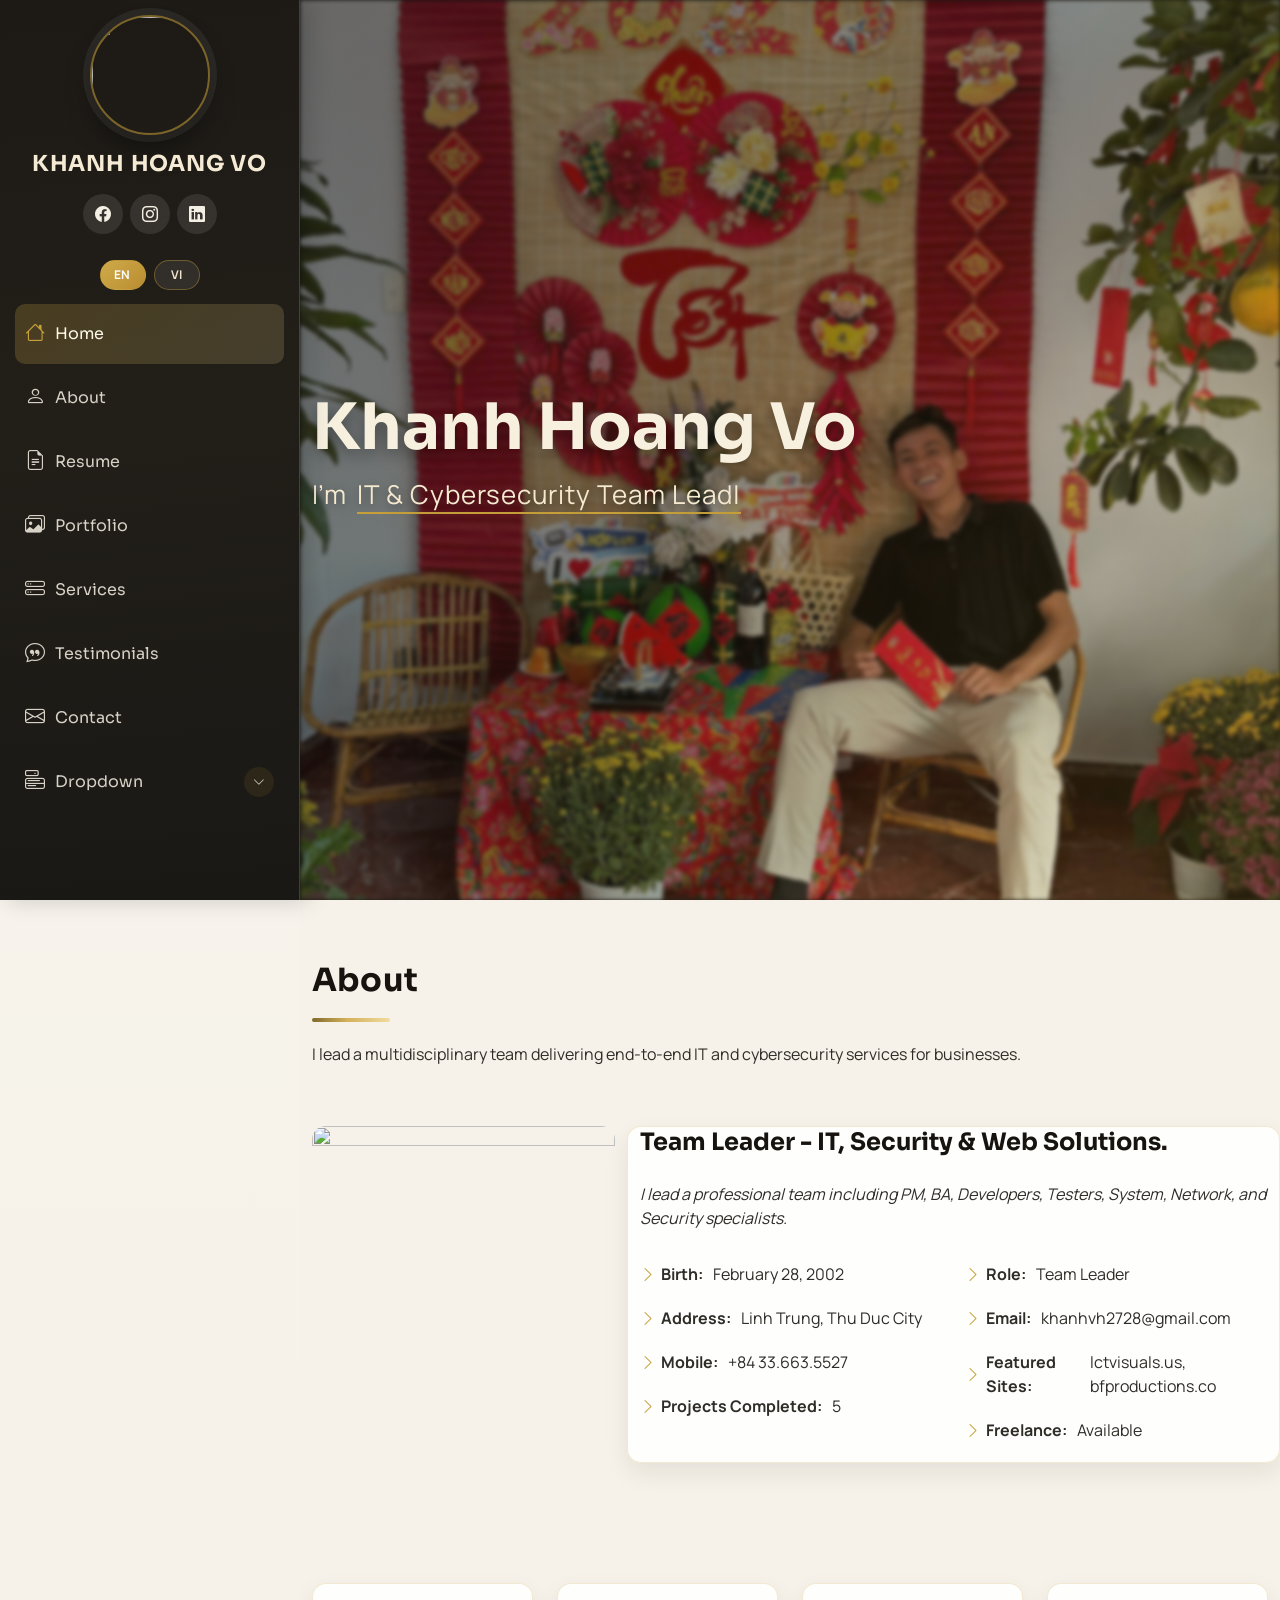
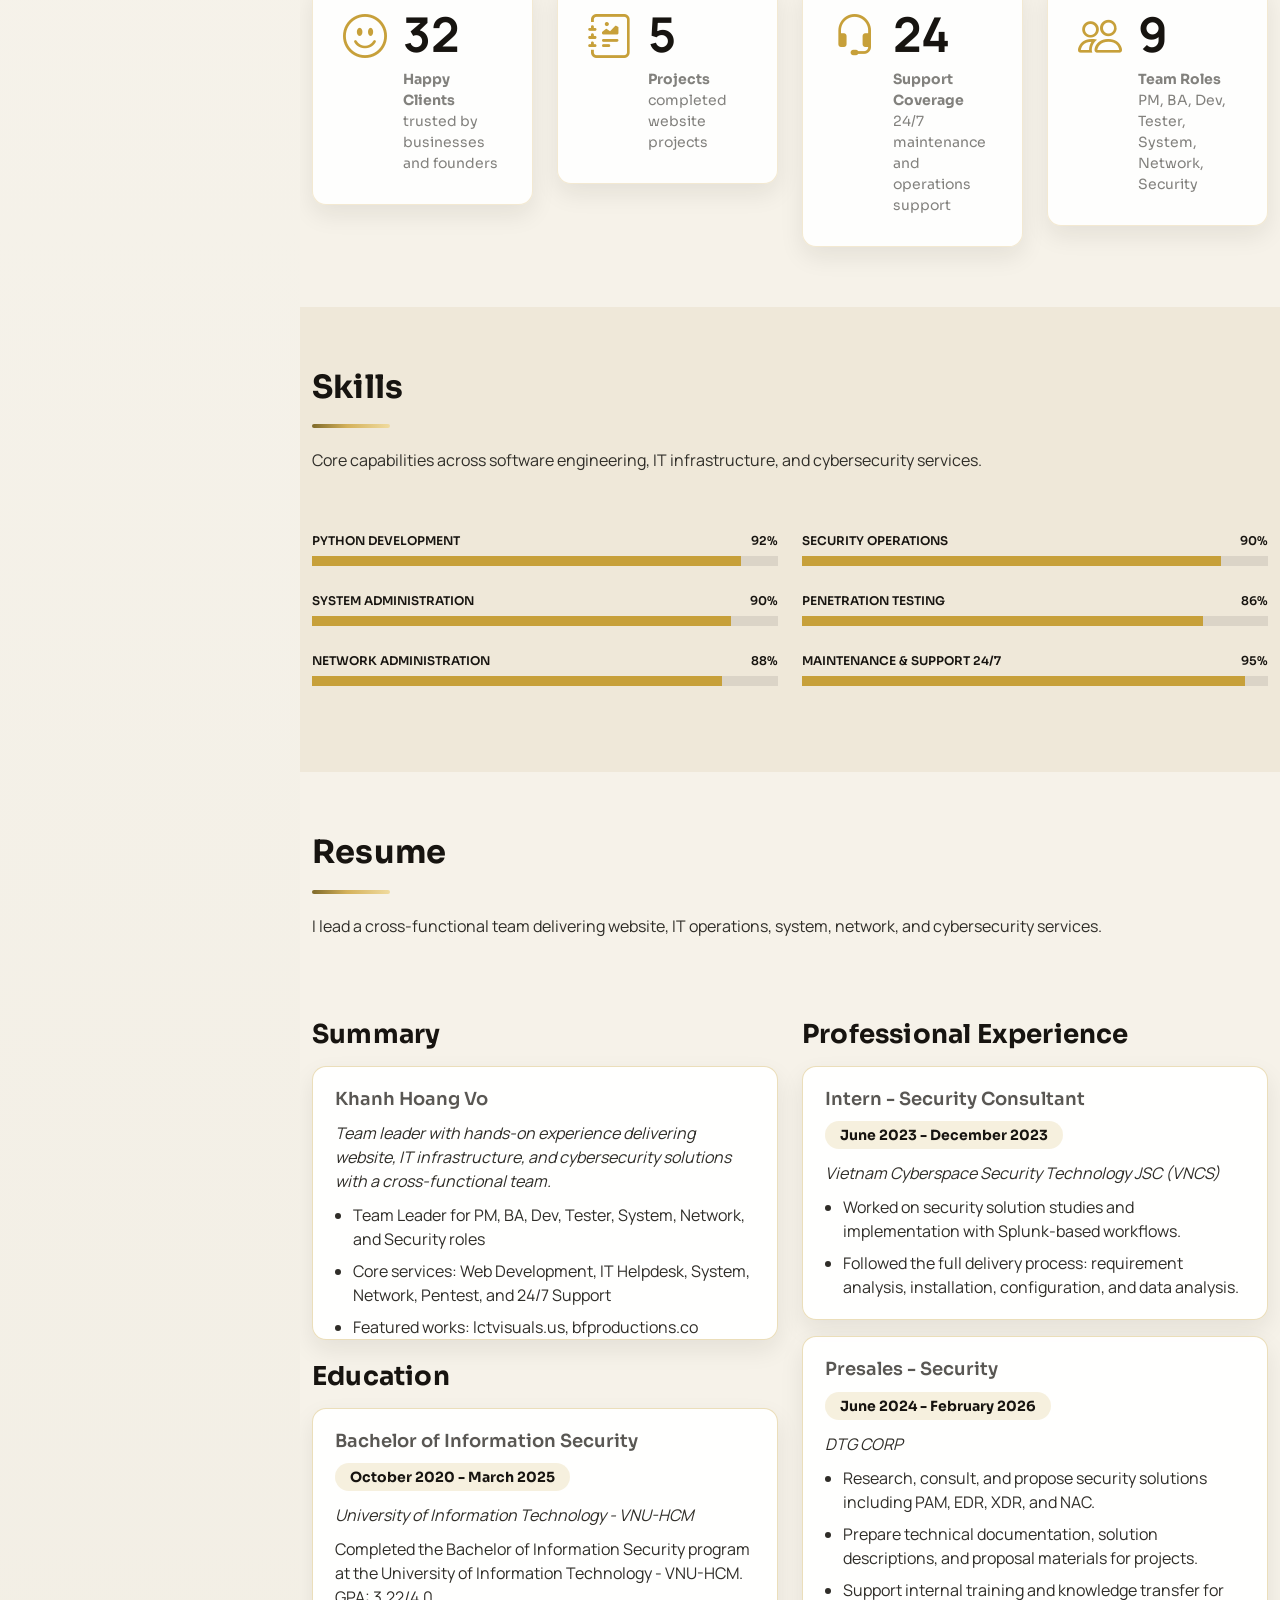
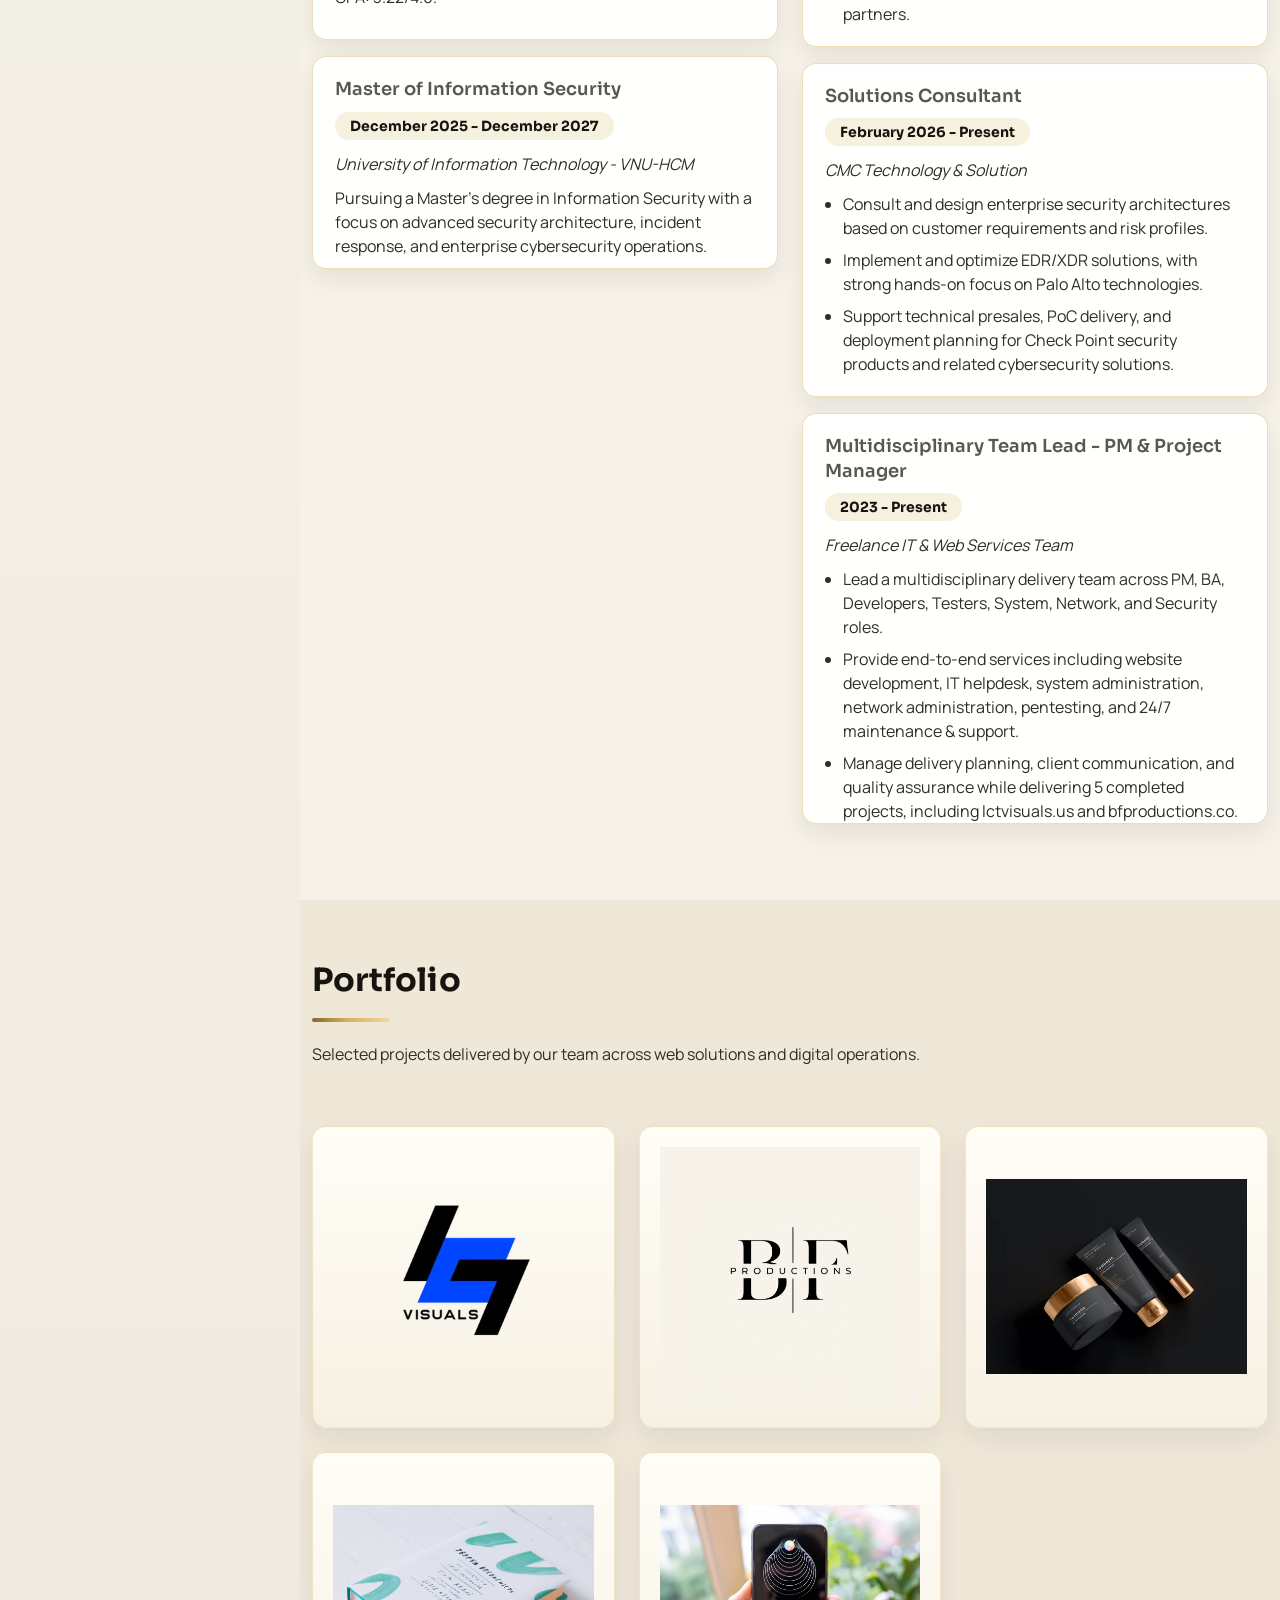
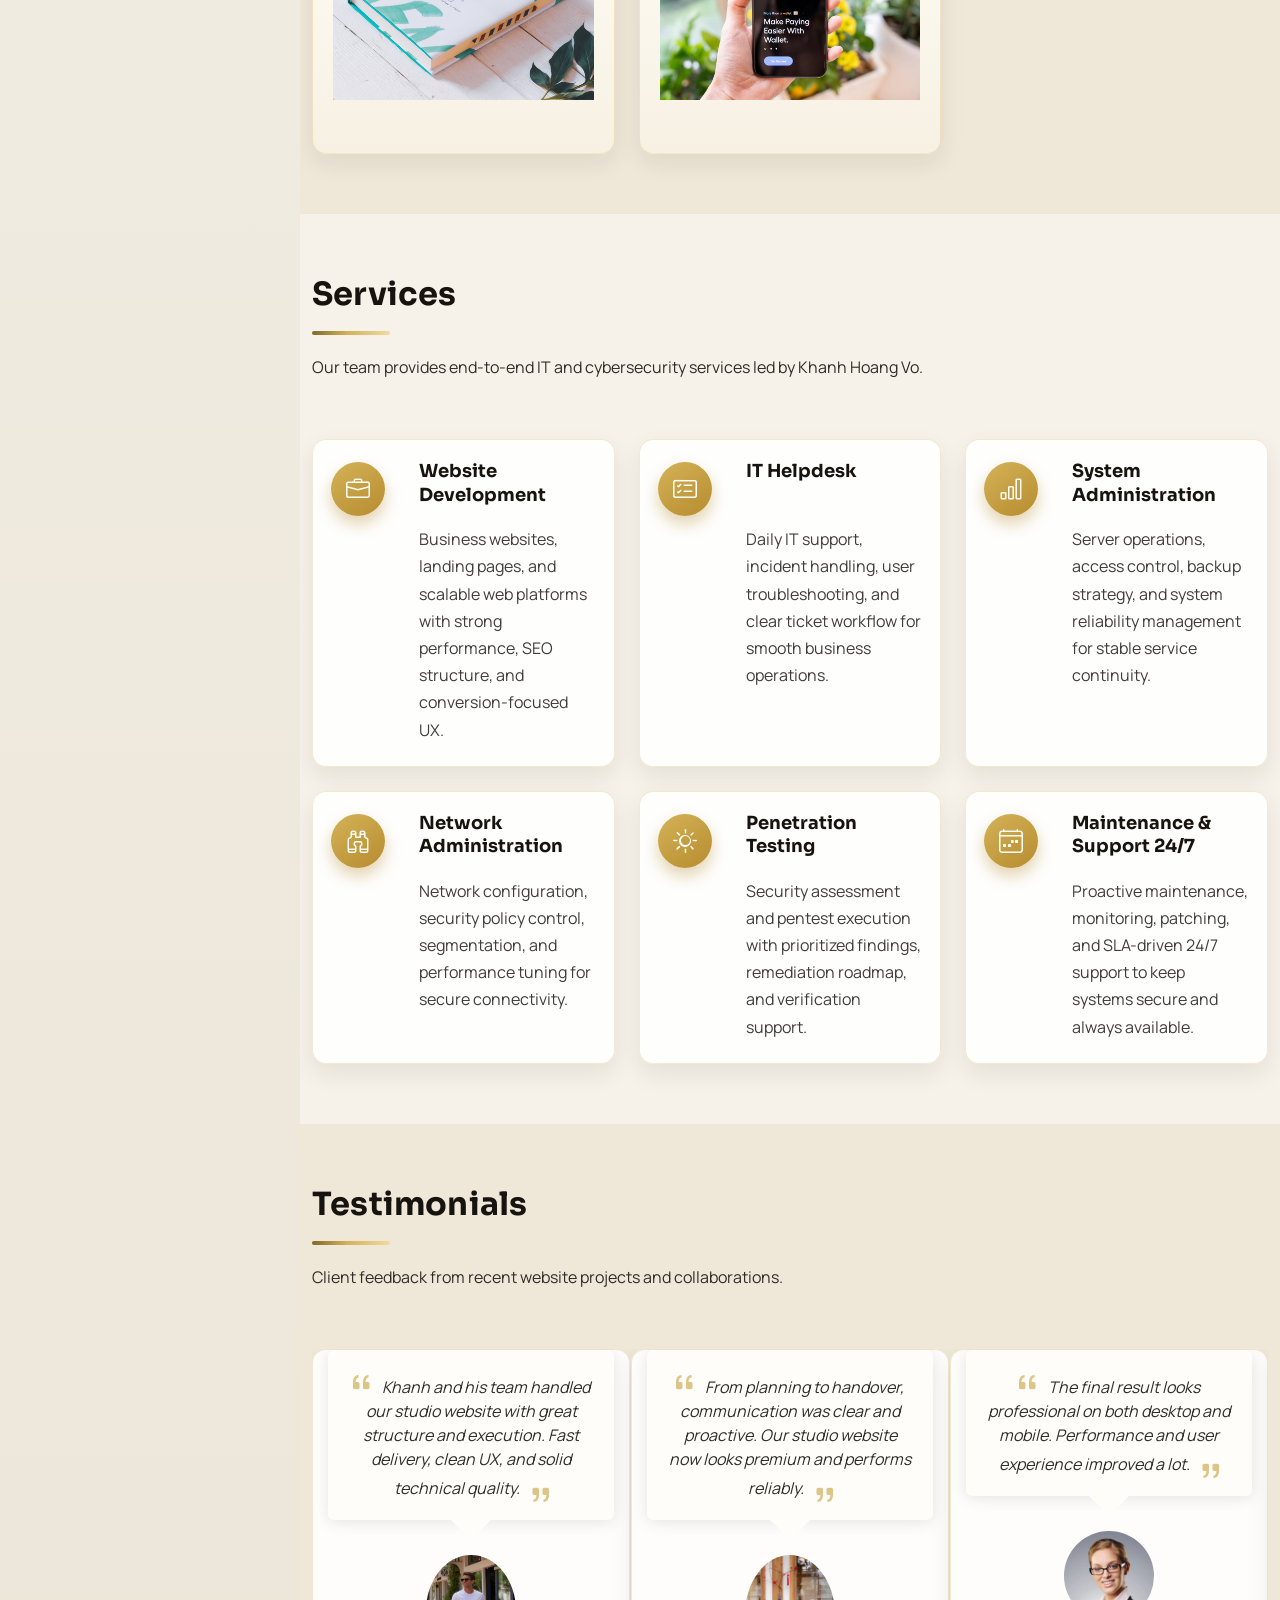
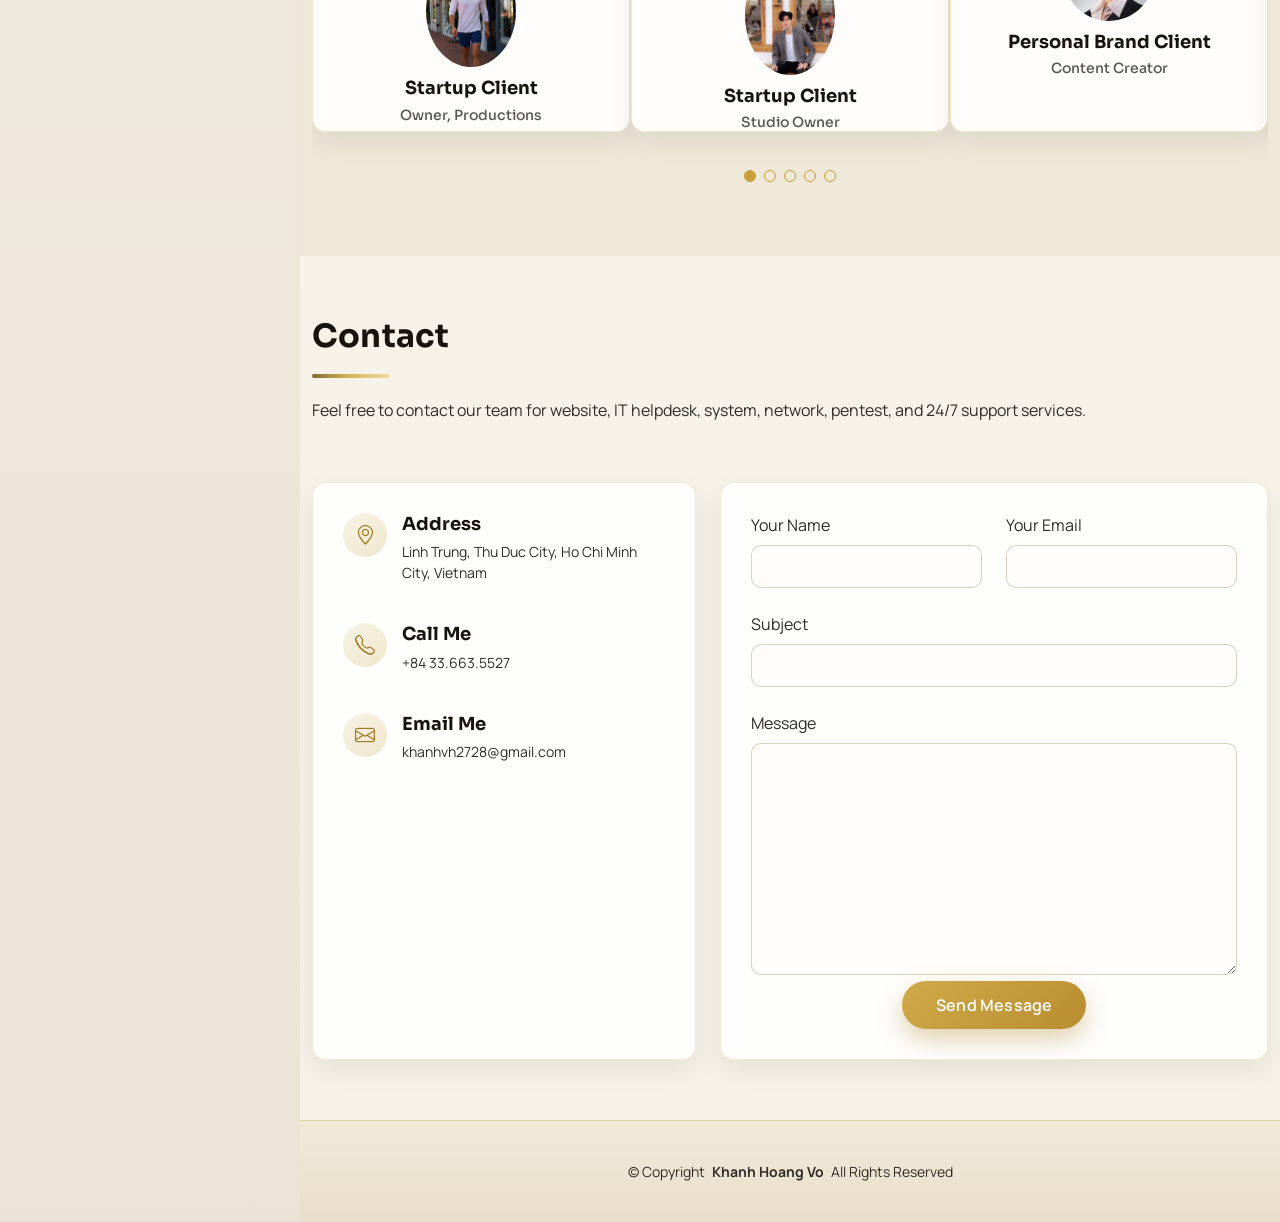
==== commit d8e4e269: "Update" ====
--- a/index.html
+++ b/index.html
@@ -4,7 +4,7 @@
 <head>
   <meta charset="utf-8">
   <meta content="width=device-width, initial-scale=1.0" name="viewport">
-  <title>Võ Hoàng Khanh - Operations Lead lập trình website</title>
+  <title>Khanh Hoang Vo | Web, IT & Cybersecurity Services</title>
   <meta content="" name="description">
   <meta content="" name="keywords">
 
@@ -48,13 +48,18 @@
     <a href="index.html" class="logo d-flex align-items-center justify-content-center">
       <!-- Uncomment the line below if you also wish to use an image logo -->
       <!-- <img src="assets/img/logo.png" alt=""> -->
-      <h1 class="sitename">Võ Hoàng Khanh</h1>
+      <h1 class="sitename">Khanh Hoang Vo</h1>
     </a>
 
         <div class="social-links text-center">
       <a href="https://www.facebook.com/LuvMEE27" target="_blank" rel="noopener noreferrer" class="facebook"><i class="bi bi-facebook"></i></a>
       <a href="https://www.instagram.com/_imhnahk/" target="_blank" rel="noopener noreferrer" class="instagram"><i class="bi bi-instagram"></i></a>
       <a href="https://www.linkedin.com/in/luvmee27/" target="_blank" rel="noopener noreferrer" class="linkedin"><i class="bi bi-linkedin"></i></a>
+    </div>
+
+    <div class="lang-switch text-center" id="lang-switcher">
+      <button type="button" class="lang-btn active" data-lang="en">EN</button>
+      <button type="button" class="lang-btn" data-lang="vi">VI</button>
     </div>
 
     <nav id="navmenu" class="navmenu">
@@ -64,6 +69,8 @@
         <li><a href="#resume"><i class="bi bi-file-earmark-text navicon"></i> Resume</a></li>
         <li><a href="#portfolio"><i class="bi bi-images navicon"></i> Portfolio</a></li>
         <li><a href="#services"><i class="bi bi-hdd-stack navicon"></i> Services</a></li>
+        <li><a href="#testimonials"><i class="bi bi-chat-quote navicon"></i> Testimonials</a></li>
+        <li><a href="#contact"><i class="bi bi-envelope navicon"></i> Contact</a></li>
         <li class="dropdown"><a href="#"><i class="bi bi-menu-button navicon"></i> <span>Dropdown</span> <i class="bi bi-chevron-down toggle-dropdown"></i></a>
           <ul>
             <li><a href="#">Dropdown 1</a></li>
@@ -81,7 +88,6 @@
             <li><a href="#">Dropdown 4</a></li>
           </ul>
         </li>
-        <li><a href="#contact"><i class="bi bi-envelope navicon"></i> Contact</a></li>
       </ul>
     </nav>
 
@@ -95,8 +101,8 @@
       <img src="assets/img/background.jpg" alt="" data-aos="fade-in" class="">
 
       <div class="container" data-aos="fade-up" data-aos-delay="100">
-        <h2>Võ Hoàng Khanh</h2>
-        <p>I'm <span class="typed" data-typed-items="Freelance Website Developer">Freelance Website Developer</span><span class="typed-cursor typed-cursor--blink" aria-hidden="true"></span><span class="typed-cursor typed-cursor--blink" aria-hidden="true"></span></p>
+        <h2>Khanh Hoang Vo</h2>
+        <p>I'm <span class="typed" data-typed-items="IT &amp; Cybersecurity Team Lead">IT & Cybersecurity Team Lead</span></p>
       </div>
 
     </section><!-- /Hero Section -->
@@ -107,7 +113,7 @@
       <!-- Section Title -->
       <div class="container section-title" data-aos="fade-up">
         <h2>About</h2>
-        <p>I have completed 5 website projects, with two featured works: lctvisuals.us and bfproductions.co.</p>
+        <p>I lead a multidisciplinary team delivering end-to-end IT and cybersecurity services for businesses.</p>
       </div><!-- End Section Title -->
 
       <div class="container" data-aos="fade-up" data-aos-delay="100">
@@ -117,8 +123,8 @@
             <img src="assets/img/my-profile-img.jpg" class="img-fluid profile-main-img" alt="">
           </div>
           <div class="col-lg-8 content">
-            <h2>Freelance Website Developer.</h2>
-            <p class="fst-italic py-3">Operations Lead focused on building fast, modern, and business-oriented websites.</p>
+            <h2>Team Leader - IT, Security &amp; Web Solutions.</h2>
+            <p class="fst-italic py-3">I lead a professional team including PM, BA, Developers, Testers, System, Network, and Security specialists.</p>
             <div class="row">
               <div class="col-lg-6">
                 <ul>
@@ -130,14 +136,14 @@
               </div>
               <div class="col-lg-6">
                 <ul>
-                  <li><i class="bi bi-chevron-right"></i> <strong>Role:</strong> <span>Freelance Web Developer</span></li>
+                  <li><i class="bi bi-chevron-right"></i> <strong>Role:</strong> <span>Team Leader</span></li>
                   <li><i class="bi bi-chevron-right"></i> <strong>Email:</strong> <span>khanhvh2728@gmail.com</span></li>
                   <li><i class="bi bi-chevron-right"></i> <strong>Featured Sites:</strong> <span>lctvisuals.us, bfproductions.co</span></li>
                   <li><i class="bi bi-chevron-right"></i> <strong>Freelance:</strong> <span>Available</span></li>
                 </ul>
               </div>
             </div>
-            <p class="py-3">I am Võ Hoàng Khanh, a freelance website developer focused on building modern and effective web experiences for businesses and creators.</p>
+
           </div>
         </div>
 
@@ -155,8 +161,8 @@
           <div class="col-lg-3 col-md-6">
             <div class="stats-item">
               <i class="bi bi-emoji-smile"></i>
-              <span data-purecounter-start="0" data-purecounter-end="232" data-purecounter-duration="1" class="purecounter"></span>
-              <p><strong>Happy Clients</strong> <span>consequuntur quae</span></p>
+              <span data-purecounter-start="0" data-purecounter-end="32" data-purecounter-duration="1" class="purecounter"></span>
+              <p><strong>Happy Clients</strong> <span>trusted by businesses and founders</span></p>
             </div>
           </div><!-- End Stats Item -->
 
@@ -171,16 +177,16 @@
           <div class="col-lg-3 col-md-6">
             <div class="stats-item">
               <i class="bi bi-headset"></i>
-              <span data-purecounter-start="0" data-purecounter-end="1453" data-purecounter-duration="1" class="purecounter"></span>
-              <p><strong>Hours Of Support</strong> <span>aut commodi quaerat</span></p>
+              <span data-purecounter-start="0" data-purecounter-end="24" data-purecounter-duration="1" class="purecounter"></span>
+              <p><strong>Support Coverage</strong> <span>24/7 maintenance and operations support</span></p>
             </div>
           </div><!-- End Stats Item -->
 
           <div class="col-lg-3 col-md-6">
             <div class="stats-item">
               <i class="bi bi-people"></i>
-              <span data-purecounter-start="0" data-purecounter-end="32" data-purecounter-duration="1" class="purecounter"></span>
-              <p><strong>Hard Workers</strong> <span>rerum asperiores dolor</span></p>
+              <span data-purecounter-start="0" data-purecounter-end="9" data-purecounter-duration="1" class="purecounter"></span>
+              <p><strong>Team Roles</strong> <span>PM, BA, Dev, Tester, System, Network, Security</span></p>
             </div>
           </div><!-- End Stats Item -->
 
@@ -190,13 +196,13 @@
 
     </section><!-- /Stats Section -->
 
-    <!-- Skills Section -->
+        <!-- Skills Section -->
     <section id="skills" class="skills section light-background">
 
       <!-- Section Title -->
       <div class="container section-title" data-aos="fade-up">
         <h2>Skills</h2>
-        <p>Core technologies and tools I use to deliver modern, scalable, and high-performing websites.</p>
+        <p>Core capabilities across software engineering, IT infrastructure, and cybersecurity services.</p>
       </div><!-- End Section Title -->
 
       <div class="container" data-aos="fade-up" data-aos-delay="100">
@@ -206,23 +212,23 @@
           <div class="col-lg-6">
 
             <div class="progress">
-              <span class="skill"><span>HTML</span> <i class="val">100%</i></span>
+              <span class="skill"><span>Python Development</span> <i class="val">92%</i></span>
               <div class="progress-bar-wrap">
-                <div class="progress-bar" role="progressbar" aria-valuenow="100" aria-valuemin="0" aria-valuemax="100"></div>
+                <div class="progress-bar" role="progressbar" aria-valuenow="92" aria-valuemin="0" aria-valuemax="100"></div>
               </div>
             </div><!-- End Skills Item -->
 
             <div class="progress">
-              <span class="skill"><span>CSS</span> <i class="val">90%</i></span>
+              <span class="skill"><span>System Administration</span> <i class="val">90%</i></span>
               <div class="progress-bar-wrap">
                 <div class="progress-bar" role="progressbar" aria-valuenow="90" aria-valuemin="0" aria-valuemax="100"></div>
               </div>
             </div><!-- End Skills Item -->
 
             <div class="progress">
-              <span class="skill"><span>JavaScript</span> <i class="val">75%</i></span>
+              <span class="skill"><span>Network Administration</span> <i class="val">88%</i></span>
               <div class="progress-bar-wrap">
-                <div class="progress-bar" role="progressbar" aria-valuenow="75" aria-valuemin="0" aria-valuemax="100"></div>
+                <div class="progress-bar" role="progressbar" aria-valuenow="88" aria-valuemin="0" aria-valuemax="100"></div>
               </div>
             </div><!-- End Skills Item -->
 
@@ -231,23 +237,23 @@
           <div class="col-lg-6">
 
             <div class="progress">
-              <span class="skill"><span>PHP</span> <i class="val">80%</i></span>
-              <div class="progress-bar-wrap">
-                <div class="progress-bar" role="progressbar" aria-valuenow="80" aria-valuemin="0" aria-valuemax="100"></div>
-              </div>
-            </div><!-- End Skills Item -->
-
-            <div class="progress">
-              <span class="skill"><span>WordPress/CMS</span> <i class="val">90%</i></span>
+              <span class="skill"><span>Security Operations</span> <i class="val">90%</i></span>
               <div class="progress-bar-wrap">
                 <div class="progress-bar" role="progressbar" aria-valuenow="90" aria-valuemin="0" aria-valuemax="100"></div>
               </div>
             </div><!-- End Skills Item -->
 
             <div class="progress">
-              <span class="skill"><span>Photoshop</span> <i class="val">55%</i></span>
+              <span class="skill"><span>Penetration Testing</span> <i class="val">86%</i></span>
               <div class="progress-bar-wrap">
-                <div class="progress-bar" role="progressbar" aria-valuenow="55" aria-valuemin="0" aria-valuemax="100"></div>
+                <div class="progress-bar" role="progressbar" aria-valuenow="86" aria-valuemin="0" aria-valuemax="100"></div>
+              </div>
+            </div><!-- End Skills Item -->
+
+            <div class="progress">
+              <span class="skill"><span>Maintenance &amp; Support 24/7</span> <i class="val">95%</i></span>
+              <div class="progress-bar-wrap">
+                <div class="progress-bar" role="progressbar" aria-valuenow="95" aria-valuemin="0" aria-valuemax="100"></div>
               </div>
             </div><!-- End Skills Item -->
 
@@ -265,7 +271,7 @@
       <!-- Section Title -->
       <div class="container section-title" data-aos="fade-up">
         <h2>Resume</h2>
-        <p>My background focuses on freelance website development and delivering practical web solutions.</p>
+        <p>I lead a cross-functional team delivering website, IT operations, system, network, and cybersecurity services.</p>
       </div><!-- End Section Title -->
 
       <div class="container">
@@ -276,11 +282,11 @@
             <h3 class="resume-title">Summary</h3>
 
             <div class="resume-item pb-0">
-              <h4>Võ Hoàng Khanh</h4>
-              <p><em>Freelance website developer with hands-on experience delivering practical and user-friendly web solutions for businesses.</em></p>
+              <h4>Khanh Hoang Vo</h4>
+              <p><em>Team leader with hands-on experience delivering website, IT infrastructure, and cybersecurity solutions with a cross-functional team.</em></p>
               <ul>
-                <li>Freelance Website Developer</li>
-                <li>5 completed projects</li>
+                <li>Team Leader for PM, BA, Dev, Tester, System, Network, and Security roles</li>
+                <li>Core services: Web Development, IT Helpdesk, System, Network, Pentest, and 24/7 Support</li>
                 <li>Featured works: lctvisuals.us, bfproductions.co</li>
               </ul>
             </div><!-- Edn Resume Item -->
@@ -288,9 +294,16 @@
             <h3 class="resume-title">Education</h3>
             <div class="resume-item">
               <h4>Bachelor of Information Security</h4>
-              <h5>2020 - Present</h5>
+              <h5>October 2020 - March 2025</h5>
               <p><em>University of Information Technology - VNU-HCM</em></p>
-              <p>I am studying Information Security at the University of Information Technology - VNU-HCM and continuously improving my knowledge through practical experience. GPA: 3.22/4.0.</p>
+              <p>Completed the Bachelor of Information Security program at the University of Information Technology - VNU-HCM. GPA: 3.22/4.0.</p>
+            </div><!-- Edn Resume Item -->
+
+            <div class="resume-item">
+              <h4>Master of Information Security</h4>
+              <h5>December 2025 - December 2027</h5>
+              <p><em>University of Information Technology - VNU-HCM</em></p>
+              <p>Pursuing a Master's degree in Information Security with a focus on advanced security architecture, incident response, and enterprise cybersecurity operations.</p>
             </div><!-- Edn Resume Item -->
 
           </div>
@@ -329,15 +342,16 @@
             </div><!-- Edn Resume Item -->
 
             <div class="resume-item">
-              <h4>Operations Lead - Team Leader &amp; Project Manager</h4>
+              <h4>Multidisciplinary Team Lead - PM &amp; Project Manager</h4>
               <h5>2023 - Present</h5>
-              <p><em>Freelance Website Development</em></p>
+              <p><em>Freelance IT &amp; Web Services Team</em></p>
               <ul>
-                <li>Lead web development teams and coordinate project delivery from planning to launch.</li>
-                <li>Manage scope, timeline, and client communication as PM across freelance projects.</li>
-                <li>Delivered 5 completed website projects, including lctvisuals.us and bfproductions.co.</li>
+                <li>Lead a multidisciplinary delivery team across PM, BA, Developers, Testers, System, Network, and Security roles.</li>
+                <li>Provide end-to-end services including website development, IT helpdesk, system administration, network administration, pentesting, and 24/7 maintenance &amp; support.</li>
+                <li>Manage delivery planning, client communication, and quality assurance while delivering 5 completed projects, including lctvisuals.us and bfproductions.co.</li>
               </ul>
             </div><!-- Edn Resume Item -->
+
 
           </div>
 
@@ -353,7 +367,7 @@
       <!-- Section Title -->
       <div class="container section-title" data-aos="fade-up">
         <h2>Portfolio</h2>
-        <p>I have completed 5 website projects, with two featured works: lctvisuals.us and bfproductions.co.</p>
+        <p>I lead a multidisciplinary team delivering end-to-end IT and cybersecurity services for businesses.</p>
       </div><!-- End Section Title -->
 
       <div class="container">
@@ -422,66 +436,89 @@
 
     </section><!-- /Portfolio Section -->
 
-    <!-- Services Section -->
+            <!-- Services Section -->
     <section id="services" class="services section">
 
       <!-- Section Title -->
       <div class="container section-title" data-aos="fade-up">
         <h2>Services</h2>
-        <p>I provide end-to-end website development services for personal brands and businesses.</p>
+        <p>Our team provides end-to-end IT and cybersecurity services led by Khanh Hoang Vo.</p>
       </div><!-- End Section Title -->
 
       <div class="container">
 
-        <div class="row gy-4">
-
-          <div class="col-lg-4 col-md-6 service-item d-flex" data-aos="fade-up" data-aos-delay="100">
-            <div class="icon flex-shrink-0"><i class="bi bi-briefcase"></i></div>
-            <div>
-              <h4 class="title"><a href="service-details.html" class="stretched-link">Custom Website Development</a></h4>
-              <p class="description">I build responsive, fast, and SEO-friendly websites tailored to your business goals.</p>
-            </div>
-          </div>
-          <!-- End Service Item -->
-
-          <div class="col-lg-4 col-md-6 service-item d-flex" data-aos="fade-up" data-aos-delay="200">
-            <div class="icon flex-shrink-0"><i class="bi bi-card-checklist"></i></div>
-            <div>
-              <h4 class="title"><a href="service-details.html" class="stretched-link">UI/UX & Landing Page Design</a></h4>
-              <p class="description">I design clean and conversion-focused interfaces that improve user experience and engagement.</p>
-            </div>
+        <div class="row gy-4 services-grid">
+
+          <div class="col-lg-4 col-md-6" data-aos="fade-up" data-aos-delay="100">
+            <article class="service-item service-card h-100">
+              <div class="service-content d-flex">
+                <div class="icon flex-shrink-0"><i class="bi bi-briefcase"></i></div>
+                <div>
+                  <h4 class="title"><a href="service-details.html#website-development" class="stretched-link">Website Development</a></h4>
+                  <p class="description">Business websites, landing pages, and scalable web platforms with strong performance, SEO structure, and conversion-focused UX.</p>
+                </div>
+              </div>
+            </article>
           </div><!-- End Service Item -->
 
-          <div class="col-lg-4 col-md-6 service-item d-flex" data-aos="fade-up" data-aos-delay="300">
-            <div class="icon flex-shrink-0"><i class="bi bi-bar-chart"></i></div>
-            <div>
-              <h4 class="title"><a href="service-details.html" class="stretched-link">Website Optimization</a></h4>
-              <p class="description">I improve loading speed, on-page SEO, and performance to help your website rank and convert better.</p>
-            </div>
+          <div class="col-lg-4 col-md-6" data-aos="fade-up" data-aos-delay="200">
+            <article class="service-item service-card h-100">
+              <div class="service-content d-flex">
+                <div class="icon flex-shrink-0"><i class="bi bi-card-checklist"></i></div>
+                <div>
+                  <h4 class="title"><a href="service-details.html#it-helpdesk" class="stretched-link">IT Helpdesk</a></h4>
+                  <p class="description">Daily IT support, incident handling, user troubleshooting, and clear ticket workflow for smooth business operations.</p>
+                </div>
+              </div>
+            </article>
           </div><!-- End Service Item -->
 
-          <div class="col-lg-4 col-md-6 service-item d-flex" data-aos="fade-up" data-aos-delay="400">
-            <div class="icon flex-shrink-0"><i class="bi bi-binoculars"></i></div>
-            <div>
-              <h4 class="title"><a href="service-details.html" class="stretched-link">E-commerce Development</a></h4>
-              <p class="description">I develop online stores with product management, checkout flow, and payment-ready integrations.</p>
-            </div>
+          <div class="col-lg-4 col-md-6" data-aos="fade-up" data-aos-delay="300">
+            <article class="service-item service-card h-100">
+              <div class="service-content d-flex">
+                <div class="icon flex-shrink-0"><i class="bi bi-bar-chart"></i></div>
+                <div>
+                  <h4 class="title"><a href="service-details.html#system-administration" class="stretched-link">System Administration</a></h4>
+                  <p class="description">Server operations, access control, backup strategy, and system reliability management for stable service continuity.</p>
+                </div>
+              </div>
+            </article>
           </div><!-- End Service Item -->
 
-          <div class="col-lg-4 col-md-6 service-item d-flex" data-aos="fade-up" data-aos-delay="500">
-            <div class="icon flex-shrink-0"><i class="bi bi-brightness-high"></i></div>
-            <div>
-              <h4 class="title"><a href="service-details.html" class="stretched-link">Maintenance & Support</a></h4>
-              <p class="description">I provide ongoing support, bug fixes, content updates, and technical maintenance after launch.</p>
-            </div>
+          <div class="col-lg-4 col-md-6" data-aos="fade-up" data-aos-delay="400">
+            <article class="service-item service-card h-100">
+              <div class="service-content d-flex">
+                <div class="icon flex-shrink-0"><i class="bi bi-binoculars"></i></div>
+                <div>
+                  <h4 class="title"><a href="service-details.html#network-administration" class="stretched-link">Network Administration</a></h4>
+                  <p class="description">Network configuration, security policy control, segmentation, and performance tuning for secure connectivity.</p>
+                </div>
+              </div>
+            </article>
           </div><!-- End Service Item -->
 
-          <div class="col-lg-4 col-md-6 service-item d-flex" data-aos="fade-up" data-aos-delay="600">
-            <div class="icon flex-shrink-0"><i class="bi bi-calendar4-week"></i></div>
-            <div>
-              <h4 class="title"><a href="service-details.html" class="stretched-link">Project Management</a></h4>
-              <p class="description">I manage timelines, communication, and delivery milestones to keep projects on track from start to finish.</p>
-            </div>
+          <div class="col-lg-4 col-md-6" data-aos="fade-up" data-aos-delay="500">
+            <article class="service-item service-card h-100">
+              <div class="service-content d-flex">
+                <div class="icon flex-shrink-0"><i class="bi bi-brightness-high"></i></div>
+                <div>
+                  <h4 class="title"><a href="service-details.html#penetration-testing" class="stretched-link">Penetration Testing</a></h4>
+                  <p class="description">Security assessment and pentest execution with prioritized findings, remediation roadmap, and verification support.</p>
+                </div>
+              </div>
+            </article>
+          </div><!-- End Service Item -->
+
+          <div class="col-lg-4 col-md-6" data-aos="fade-up" data-aos-delay="600">
+            <article class="service-item service-card h-100">
+              <div class="service-content d-flex">
+                <div class="icon flex-shrink-0"><i class="bi bi-calendar4-week"></i></div>
+                <div>
+                  <h4 class="title"><a href="service-details.html#maintenance-support" class="stretched-link">Maintenance &amp; Support 24/7</a></h4>
+                  <p class="description">Proactive maintenance, monitoring, patching, and SLA-driven 24/7 support to keep systems secure and always available.</p>
+                </div>
+              </div>
+            </article>
           </div><!-- End Service Item -->
 
         </div>
@@ -533,12 +570,12 @@
               <div class="testimonial-item">
                 <p>
                   <i class="bi bi-quote quote-icon-left"></i>
-                  <span>Working with Khanh was smooth from planning to launch. The website is fast, clean, and exactly what our business needed.</span>
+                  <span>Khanh and his team handled our studio website with great structure and execution. Fast delivery, clean UX, and solid technical quality.</span>
                   <i class="bi bi-quote quote-icon-right"></i>
                 </p>
-                <img src="assets/img/testimonials/testimonials-1.jpg" class="testimonial-img" alt="">
-                <h3>Business Owner</h3>
-                <h4>Founder, Service Brand</h4>
+                <img src="assets/img/testimonials/brennan.jpg" class="testimonial-img" alt="">
+                <h3>Startup Client</h3>
+                <h4>Owner, Productions</h4>
               </div>
             </div><!-- End testimonial item -->
 
@@ -546,12 +583,12 @@
               <div class="testimonial-item">
                 <p>
                   <i class="bi bi-quote quote-icon-left"></i>
-                  <span>He communicates clearly, delivers on time, and always proposes practical solutions when requirements change.</span>
+                  <span>From planning to handover, communication was clear and proactive. Our studio website now looks premium and performs reliably.</span>
                   <i class="bi bi-quote quote-icon-right"></i>
                 </p>
-                <img src="assets/img/testimonials/testimonials-2.jpg" class="testimonial-img" alt="">
-                <h3>E-commerce Client</h3>
-                <h4>Store Manager</h4>
+                <img src="assets/img/testimonials/ly-1.jpg" class="testimonial-img" alt="">
+                <h3>Startup Client</h3>
+                <h4>Studio Owner</h4>
               </div>
             </div><!-- End testimonial item -->
 
@@ -608,7 +645,7 @@
       <!-- Section Title -->
       <div class="container section-title" data-aos="fade-up">
         <h2>Contact</h2>
-        <p>Feel free to contact me for freelance website development projects and collaborations.</p>
+        <p>Feel free to contact our team for website, IT helpdesk, system, network, pentest, and 24/7 support services.</p>
       </div><!-- End Section Title -->
 
       <div class="container" data-aos="fade-up" data-aos-delay="100">
@@ -688,7 +725,7 @@
 
     <div class="container">
       <div class="copyright text-center ">
-        <p>© <span>Copyright</span> <strong class="px-1 sitename">Võ Hoàng Khanh</strong> <span>All Rights Reserved</span></p>
+        <p>© <span>Copyright</span> <strong class="px-1 sitename">Khanh Hoang Vo</strong> <span>All Rights Reserved</span></p>
       </div>
 </div>
 
@@ -714,6 +751,435 @@
   <!-- Main JS File -->
   <script src="assets/js/main.js"></script>
 
+    <script>
+    (function () {
+      const i18n = {
+        en: {
+          pageTitle: 'Khanh Hoang Vo | Web, IT & Cybersecurity Services',
+          nav: ['Home', 'About', 'Resume', 'Portfolio', 'Services', 'Testimonials', 'Contact'],
+          nameDisplay: 'Khanh Hoang Vo',
+          heroPrefix: "I'm ",
+          heroRole: 'IT & Cybersecurity Team Lead',
+
+          aboutTitle: 'About',
+          aboutDesc: 'I lead a multidisciplinary team delivering end-to-end IT and cybersecurity services for businesses.',
+          aboutRoleTitle: 'Team Leader - IT, Security & Web Solutions.',
+          aboutItalic: 'I lead a professional team including PM, BA, Developers, Testers, System, Network, and Security specialists.',
+          aboutLabels: ['Birth:', 'Address:', 'Mobile:', 'Projects Completed:', 'Role:', 'Email:', 'Featured Sites:', 'Freelance:'],
+          aboutValues: ['February 28, 2002', 'Linh Trung, Thu Duc City', '+84 33.663.5527', '5', 'Team Leader', 'khanhvh2728@gmail.com', 'lctvisuals.us, bfproductions.co', 'Available'],
+
+          statsLabels: ['Happy Clients', 'Projects', 'Support Coverage', 'Team Roles'],
+          statsSub: ['trusted by businesses and founders', 'completed website projects', '24/7 maintenance and operations support', 'PM, BA, Dev, Tester, System, Network, Security'],
+
+          skillsTitle: 'Skills',
+          skillsDesc: 'Core capabilities across software engineering, IT infrastructure, and cybersecurity services.',
+          skills: ['Python Development', 'System Administration', 'Network Administration', 'Security Operations', 'Penetration Testing', 'Maintenance & Support 24/7'],
+
+          resumeTitle: 'Resume',
+          resumeDesc: 'I lead a cross-functional team delivering website, IT operations, system, network, and cybersecurity services.',
+          resumeColTitles: ['Summary', 'Education', 'Professional Experience'],
+          summaryText: 'Team leader with hands-on experience delivering website, IT infrastructure, and cybersecurity solutions with a cross-functional team.',
+          summaryBullets: [
+            'Team Leader for PM, BA, Dev, Tester, System, Network, and Security roles',
+            'Core services: Web Development, IT Helpdesk, System, Network, Pentest, and 24/7 Support',
+            'Featured works: lctvisuals.us, bfproductions.co'
+          ],
+
+          portfolioTitle: 'Portfolio',
+          portfolioDesc: 'Selected projects delivered by our team across web solutions and digital operations.',
+
+          servicesTitle: 'Services',
+          servicesDesc: 'Our team provides end-to-end IT and cybersecurity services led by Khanh Hoang Vo.',
+          serviceTitles: ['Website Development', 'IT Helpdesk', 'System Administration', 'Network Administration', 'Penetration Testing', 'Maintenance & Support 24/7'],
+          serviceDescs: [
+            'Business websites, landing pages, and scalable web platforms with strong performance, SEO structure, and conversion-focused UX.',
+            'Daily IT support, incident handling, user troubleshooting, and clear ticket workflow for smooth business operations.',
+            'Server operations, access control, backup strategy, and system reliability management for stable service continuity.',
+            'Network configuration, security policy control, segmentation, and performance tuning for secure connectivity.',
+            'Security assessment and pentest execution with prioritized findings, remediation roadmap, and verification support.',
+            'Proactive maintenance, monitoring, patching, and SLA-driven 24/7 support to keep systems secure and always available.'
+          ],
+
+          testiTitle: 'Testimonials',
+          testiDesc: 'Client feedback from recent website projects and collaborations.',
+          testiItems: [
+            {
+              quote: 'Khanh and his team handled our studio website with great structure and execution. Fast delivery, clean UX, and solid technical quality.',
+              name: 'Startup Client',
+              role: 'Owner, Productions'
+            },
+            {
+              quote: 'From planning to handover, communication was clear and proactive. Our studio website now looks premium and performs reliably.',
+              name: 'Startup Client',
+              role: 'Studio Owner'
+            },
+            {
+              quote: 'The final result looks professional on both desktop and mobile. Performance and user experience improved a lot.',
+              name: 'Personal Brand Client',
+              role: 'Content Creator'
+            },
+            {
+              quote: 'Great project ownership and attention to detail. I appreciate the structured process and reliable support after delivery.',
+              name: 'Startup Client',
+              role: 'Operations Lead'
+            },
+            {
+              quote: 'From idea to deployment, everything was handled professionally. Highly recommended for website development projects.',
+              name: 'Agency Partner',
+              role: 'Project Lead'
+            }
+          ],
+
+          contactTitle: 'Contact',
+          contactDesc: 'Feel free to contact our team for website, IT helpdesk, system, network, pentest, and 24/7 support services.',
+          contactLabels: ['Address', 'Call Me', 'Email Me'],
+          formLabels: ['Your Name', 'Your Email', 'Subject', 'Message'],
+          sendBtn: 'Send Message'
+        },
+        vi: {
+          pageTitle: 'Võ Hoàng Khanh | Dịch vụ Web, IT & An ninh mạng',
+          nav: ['Trang chủ', 'Giới thiệu', 'Hồ sơ', 'Dự án', 'Dịch vụ', 'Đánh giá', 'Liên hệ'],
+          nameDisplay: 'Võ Hoàng Khanh',
+          heroPrefix: 'Tôi là ',
+          heroRole: 'Trưởng nhóm IT & An ninh mạng',
+
+          aboutTitle: 'Giới thiệu',
+          aboutDesc: 'Tôi dẫn dắt đội ngũ đa chuyên môn, cung cấp trọn gói dịch vụ IT và an ninh mạng cho doanh nghiệp.',
+          aboutRoleTitle: 'Trưởng nhóm - Giải pháp IT, Bảo mật & Website.',
+          aboutItalic: 'Đội ngũ của tôi gồm PM, BA, Developer, Tester, System, Network và Security.',
+          aboutLabels: ['Ngày sinh:', 'Địa chỉ:', 'Di động:', 'Số dự án:', 'Vai trò:', 'Email:', 'Dự án tiêu biểu:', 'Freelance:'],
+          aboutValues: ['28/02/2002', 'Linh Trung, Thủ Đức', '+84 33.663.5527', '5', 'Trưởng nhóm', 'khanhvh2728@gmail.com', 'lctvisuals.us, bfproductions.co', 'Sẵn sàng'],
+
+          statsLabels: ['Khách hàng', 'Dự án', 'Hỗ trợ', 'Nhân sự đội ngũ'],
+          statsSub: ['doanh nghiệp và founder tin tưởng', 'website đã hoàn thành', 'bảo trì và vận hành 24/7', 'PM, BA, Dev, Tester, System, Network, Security'],
+
+          skillsTitle: 'Kỹ năng',
+          skillsDesc: 'Năng lực cốt lõi về lập trình, hạ tầng IT và an ninh mạng.',
+          skills: ['Lập trình Python', 'Quản trị hệ thống', 'Quản trị mạng', 'Vận hành bảo mật', 'Kiểm thử xâm nhập', 'Bảo trì & Hỗ trợ 24/7'],
+
+          resumeTitle: 'Hồ sơ',
+          resumeDesc: 'Tôi dẫn dắt đội ngũ liên chức năng triển khai website, vận hành IT, hệ thống, mạng và bảo mật.',
+          resumeColTitles: ['Tóm tắt', 'Học vấn', 'Kinh nghiệm chuyên môn'],
+          summaryText: 'Trưởng nhóm có kinh nghiệm thực chiến trong triển khai website, hạ tầng IT và giải pháp an ninh mạng cùng đội ngũ đa vai trò.',
+          summaryBullets: [
+            'Trưởng nhóm cho các vai trò PM, BA, Dev, Tester, System, Network, Security',
+            'Dịch vụ cốt lõi: Website, IT Helpdesk, Hệ thống, Mạng, Pentest và hỗ trợ 24/7',
+            'Dự án tiêu biểu: lctvisuals.us, bfproductions.co'
+          ],
+
+          portfolioTitle: 'Dự án',
+          portfolioDesc: 'Một số dự án tiêu biểu do đội ngũ của chúng tôi triển khai.',
+
+          servicesTitle: 'Dịch vụ',
+          servicesDesc: 'Đội ngũ của chúng tôi cung cấp dịch vụ IT và an ninh mạng trọn gói do Khanh Hoang Vo dẫn dắt.',
+          serviceTitles: ['Lập trình website', 'IT Helpdesk', 'Quản trị hệ thống', 'Quản trị mạng', 'Kiểm thử xâm nhập', 'Bảo trì & Hỗ trợ 24/7'],
+          serviceDescs: [
+            'Website doanh nghiệp, landing page và nền tảng web có khả năng mở rộng, tối ưu hiệu năng, chuẩn SEO và tập trung chuyển đổi.',
+            'Hỗ trợ IT hằng ngày, xử lý sự cố nhanh, hỗ trợ người dùng cuối và quản lý ticket theo quy trình rõ ràng.',
+            'Vận hành hệ thống máy chủ, quản lý phân quyền, chiến lược backup và đảm bảo tính ổn định liên tục của dịch vụ.',
+            'Cấu hình hạ tầng mạng, kiểm soát chính sách bảo mật, phân đoạn mạng và tối ưu hiệu năng kết nối.',
+            'Đánh giá bảo mật và triển khai pentest với báo cáo ưu tiên lỗ hổng, lộ trình khắc phục và hỗ trợ xác minh sau fix.',
+            'Bảo trì chủ động, giám sát liên tục, cập nhật bản vá và hỗ trợ kỹ thuật 24/7 theo cam kết SLA.'
+          ],
+
+          testiTitle: 'Đánh giá khách hàng',
+          testiDesc: 'Phản hồi từ các dự án website và hạ tầng đã triển khai.',
+          testiItems: [
+            {
+              quote: 'Khanh và đội ngũ triển khai website studio rất bài bản và chuyên nghiệp. Tiến độ nhanh, UX gọn, chất lượng kỹ thuật tốt.',
+              name: 'Khách hàng startup',
+              role: 'Chủ productions'
+            },
+            {
+              quote: 'Từ lúc lên kế hoạch đến bàn giao, Khanh trao đổi rất rõ ràng và chủ động. Website studio hiện tại đẹp và vận hành ổn định.',
+              name: 'Khách hàng startup',
+              role: 'Chủ studio'
+            },
+            {
+              quote: 'Kết quả cuối cùng hiển thị chuyên nghiệp trên cả desktop và mobile. Hiệu năng và trải nghiệm người dùng cải thiện rõ rệt.',
+              name: 'Khách hàng thương hiệu cá nhân',
+              role: 'Nhà sáng tạo nội dung'
+            },
+            {
+              quote: 'Khả năng sở hữu dự án và sự chỉn chu trong từng chi tiết rất tốt. Tôi đánh giá cao quy trình làm việc và hỗ trợ sau bàn giao.',
+              name: 'Khách hàng startup',
+              role: 'Trưởng vận hành'
+            },
+            {
+              quote: 'Từ ý tưởng đến triển khai đều được xử lý chuyên nghiệp. Rất phù hợp cho các dự án phát triển website.',
+              name: 'Đối tác agency',
+              role: 'Trưởng dự án'
+            }
+          ],
+
+          contactTitle: 'Liên hệ',
+          contactDesc: 'Liên hệ đội ngũ của chúng tôi để được tư vấn dịch vụ website, IT helpdesk, quản trị hệ thống, quản trị mạng, pentest và hỗ trợ 24/7.',
+          contactLabels: ['Địa chỉ', 'Điện thoại', 'Email'],
+          formLabels: ['Họ và tên', 'Email', 'Tiêu đề', 'Nội dung'],
+          sendBtn: 'Gửi tin nhắn'
+        }
+      };
+
+      const resumeDetails = {
+        en: {
+          education: [
+            {
+              title: 'Bachelor of Information Security',
+              date: 'October 2020 - March 2025',
+              school: 'University of Information Technology - VNU-HCM',
+              desc: 'Completed the Bachelor of Information Security program at the University of Information Technology - VNU-HCM. GPA: 3.22/4.0.'
+            },
+            {
+              title: 'Master of Information Security',
+              date: 'December 2025 - December 2027',
+              school: 'University of Information Technology - VNU-HCM',
+              desc: 'Pursuing a Master\'s degree in Information Security with a focus on advanced security architecture, incident response, and enterprise cybersecurity operations.'
+            }
+          ],
+          experience: [
+            {
+              title: 'Intern - Security Consultant',
+              date: 'June 2023 - December 2023',
+              company: 'Vietnam Cyberspace Security Technology JSC (VNCS)',
+              bullets: [
+                'Worked on security solution studies and implementation with Splunk-based workflows.',
+                'Followed the full delivery process: requirement analysis, installation, configuration, and data analysis.'
+              ]
+            },
+            {
+              title: 'Presales - Security',
+              date: 'June 2024 - February 2026',
+              company: 'DTG CORP',
+              bullets: [
+                'Research, consult, and propose security solutions including PAM, EDR, XDR, and NAC.',
+                'Prepare technical documentation, solution descriptions, and proposal materials for projects.',
+                'Support internal training and knowledge transfer for partners.'
+              ]
+            },
+            {
+              title: 'Solutions Consultant',
+              date: 'February 2026 - Present',
+              company: 'CMC Technology & Solution',
+              bullets: [
+                'Consult and design enterprise security architectures based on customer requirements and risk profiles.',
+                'Implement and optimize EDR/XDR solutions, with strong hands-on focus on Palo Alto technologies.',
+                'Support technical presales, PoC delivery, and deployment planning for Check Point security products and related cybersecurity solutions.'
+              ]
+            },
+            {
+              title: 'Multidisciplinary Team Lead - PM & Project Manager',
+              date: '2023 - Present',
+              company: 'Freelance IT & Web Services Team',
+              bullets: [
+                'Lead a multidisciplinary delivery team across PM, BA, Developers, Testers, System, Network, and Security roles.',
+                'Provide end-to-end services including website development, IT helpdesk, system administration, network administration, pentesting, and 24/7 maintenance & support.',
+                'Manage delivery planning, client communication, and quality assurance while delivering 5 completed projects, including lctvisuals.us and bfproductions.co.'
+              ]
+            }
+          ]
+        },
+        vi: {
+          education: [
+            {
+              title: 'Cử nhân An toàn thông tin',
+              date: '10/2020 - 03/2025',
+              school: 'Trường Đại học Công nghệ Thông tin - ĐHQG TP.HCM',
+              desc: 'Đã hoàn thành chương trình Cử nhân An toàn thông tin tại Trường Đại học Công nghệ Thông tin - ĐHQG TP.HCM. GPA: 3.22/4.0.'
+            },
+            {
+              title: 'Thạc sĩ An toàn thông tin',
+              date: '12/2025 - 12/2027',
+              school: 'Trường Đại học Công nghệ Thông tin - ĐHQG TP.HCM',
+              desc: 'Đang theo học chương trình Thạc sĩ An toàn thông tin, tập trung vào kiến trúc bảo mật nâng cao, ứng phó sự cố và vận hành an ninh mạng doanh nghiệp.'
+            }
+          ],
+          experience: [
+            {
+              title: 'Thực tập sinh - Tư vấn An ninh',
+              date: '06/2023 - 12/2023',
+              company: 'Vietnam Cyberspace Security Technology JSC (VNCS)',
+              bullets: [
+                'Tham gia nghiên cứu và triển khai giải pháp bảo mật với quy trình liên quan Splunk.',
+                'Theo sát quy trình triển khai: phân tích yêu cầu, cài đặt, cấu hình và phân tích dữ liệu.'
+              ]
+            },
+            {
+              title: 'Presales - Security',
+              date: '06/2024 - 02/2026',
+              company: 'DTG CORP',
+              bullets: [
+                'Nghiên cứu, tư vấn và đề xuất các giải pháp bảo mật gồm PAM, EDR, XDR và NAC.',
+                'Soạn tài liệu kỹ thuật, mô tả giải pháp và hồ sơ đề xuất cho dự án.',
+                'Hỗ trợ đào tạo nội bộ và chuyển giao kiến thức cho đối tác.'
+              ]
+            },
+            {
+              title: 'Chuyên gia Tư vấn Giải pháp',
+              date: '02/2026 - Hiện tại',
+              company: 'CMC Technology & Solution',
+              bullets: [
+                'Tư vấn và thiết kế kiến trúc bảo mật doanh nghiệp theo yêu cầu và mức độ rủi ro của khách hàng.',
+                'Triển khai và tối ưu giải pháp EDR/XDR, tập trung thực chiến trên công nghệ Palo Alto.',
+                'Hỗ trợ presales kỹ thuật, PoC và kế hoạch triển khai cho các sản phẩm Check Point cùng các giải pháp an ninh mạng liên quan.'
+              ]
+            },
+            {
+              title: 'Trưởng nhóm đa chuyên môn - PM & Quản lý dự án',
+              date: '2023 - Hiện tại',
+              company: 'Đội ngũ Dịch vụ Web & IT Freelancer',
+              bullets: [
+                'Dẫn dắt đội ngũ đa chuyên môn gồm PM, BA, Developer, Tester, System, Network và Security để triển khai dự án.',
+                'Cung cấp dịch vụ trọn gói gồm lập trình website, IT helpdesk, quản trị hệ thống, quản trị mạng, pentest và bảo trì - hỗ trợ 24/7.',
+                'Quản lý kế hoạch triển khai, giao tiếp khách hàng và kiểm soát chất lượng, đồng thời hoàn thành 5 dự án, tiêu biểu: lctvisuals.us và bfproductions.co.'
+              ]
+            }
+          ]
+        }
+      };
+      const setText = (selector, value) => {
+        const el = document.querySelector(selector);
+        if (el && value !== undefined) el.textContent = value;
+      };
+
+      const setListText = (selector, values) => {
+        document.querySelectorAll(selector).forEach((el, i) => {
+          if (values[i] !== undefined) el.textContent = values[i];
+        });
+      };
+
+      const setNav = (labels) => {
+        const hrefs = ['#hero', '#about', '#resume', '#portfolio', '#services', '#testimonials', '#contact'];
+        hrefs.forEach((href, i) => {
+          const a = document.querySelector(`a[href="${href}"]`);
+          if (!a) return;
+          const icon = a.querySelector('i');
+          a.innerHTML = '';
+          if (icon) a.appendChild(icon);
+          a.append(' ' + labels[i]);
+        });
+      };
+
+      const applyLang = (lang) => {
+        const t = i18n[lang] || i18n.en;
+        document.documentElement.lang = lang;
+        document.title = t.pageTitle;
+
+        setNav(t.nav);
+        setText('.sitename', t.nameDisplay);
+        setText('#hero .container h2', t.nameDisplay);
+        setText('#resume .resume-item.pb-0 h4', t.nameDisplay);
+
+        const heroP = document.querySelector('#hero .container p');
+        const typed = heroP ? heroP.querySelector('.typed') : null;
+        if (typed && heroP) {
+          typed.setAttribute('data-typed-items', t.heroRole);
+          typed.textContent = '';
+
+          if (heroP.firstChild && heroP.firstChild.nodeType === Node.TEXT_NODE) {
+            heroP.firstChild.nodeValue = (t.heroPrefix || "").trimEnd() + " ";
+          } else {
+            heroP.insertBefore(document.createTextNode((t.heroPrefix || "").trimEnd() + " "), heroP.firstChild);
+          }
+
+          if (typeof window.initHeroTyped === 'function') {
+            window.initHeroTyped([t.heroRole]);
+          }
+        }
+
+        setText('#about .section-title h2', t.aboutTitle);
+        setText('#about .section-title p', t.aboutDesc);
+        setText('#about .content h2', t.aboutRoleTitle);
+        setText('#about .content .fst-italic', t.aboutItalic);
+        setText('#about .content .py-3', t.aboutBody);
+
+        const aboutStrongs = document.querySelectorAll('#about .content ul li strong');
+        const aboutSpans = document.querySelectorAll('#about .content ul li span');
+        aboutStrongs.forEach((el, i) => { if (t.aboutLabels[i]) el.textContent = t.aboutLabels[i]; });
+        aboutSpans.forEach((el, i) => { if (t.aboutValues[i]) el.textContent = t.aboutValues[i]; });
+
+        setListText('.stats .stats-item p strong', t.statsLabels);
+        setListText('.stats .stats-item p span', t.statsSub);
+
+        setText('#skills .section-title h2', t.skillsTitle);
+        setText('#skills .section-title p', t.skillsDesc);
+        setListText('#skills .skill > span', t.skills);
+
+        setText('#resume .section-title h2', t.resumeTitle);
+        setText('#resume .section-title p', t.resumeDesc);
+        setListText('#resume .resume-title', t.resumeColTitles);
+        setText('#resume .resume-item.pb-0 p em', t.summaryText);
+        setListText('#resume .resume-item.pb-0 ul li', t.summaryBullets);
+
+        const details = resumeDetails[lang] || resumeDetails.en;
+        const eduItems = document.querySelectorAll('#resume .col-lg-6[data-aos-delay="100"] .resume-item:not(.pb-0)');
+        eduItems.forEach((item, idx) => {
+          const edu = (details.education || [])[idx];
+          if (!edu) return;
+          const eh4 = item.querySelector('h4');
+          const eh5 = item.querySelector('h5');
+          const eem = item.querySelector('p em');
+          if (eh4) eh4.textContent = edu.title;
+          if (eh5) eh5.textContent = edu.date;
+          if (eem) eem.textContent = edu.school;
+          const pList = item.querySelectorAll('p');
+          if (pList[1]) pList[1].textContent = edu.desc;
+        });
+
+        const expItems = document.querySelectorAll('#resume .col-lg-6[data-aos-delay="200"] .resume-item');
+        expItems.forEach((item, idx) => {
+          const info = details.experience[idx];
+          if (!info) return;
+          const h4 = item.querySelector('h4');
+          const h5 = item.querySelector('h5');
+          const em = item.querySelector('p em');
+          if (h4) h4.textContent = info.title;
+          if (h5) h5.textContent = info.date;
+          if (em) em.textContent = info.company;
+          const bullets = item.querySelectorAll('ul li');
+          bullets.forEach((li, i) => { if (info.bullets[i]) li.textContent = info.bullets[i]; });
+        });
+
+        setText('#portfolio .section-title h2', t.portfolioTitle);
+        setText('#portfolio .section-title p', t.portfolioDesc);
+
+        setText('#services .section-title h2', t.servicesTitle);
+        setText('#services .section-title p', t.servicesDesc);
+        setListText('#services .service-item .title a', t.serviceTitles);
+        setListText('#services .service-item .description', t.serviceDescs);
+
+        setText('#testimonials .section-title h2', t.testiTitle);
+        setText('#testimonials .section-title p', t.testiDesc);
+        if (Array.isArray(t.testiItems)) {
+          const testiQuotes = document.querySelectorAll('#testimonials .testimonial-item p span');
+          const testiNames = document.querySelectorAll('#testimonials .testimonial-item h3');
+          const testiRoles = document.querySelectorAll('#testimonials .testimonial-item h4');
+          t.testiItems.forEach((item, i) => {
+            if (testiQuotes[i] && item.quote) testiQuotes[i].textContent = item.quote;
+            if (testiNames[i] && item.name) testiNames[i].textContent = item.name;
+            if (testiRoles[i] && item.role) testiRoles[i].textContent = item.role;
+          });
+        }
+
+        setText('#contact .section-title h2', t.contactTitle);
+        setText('#contact .section-title p', t.contactDesc);
+        setListText('#contact .info-item h3', t.contactLabels);
+        setListText('label[for="name-field"], label[for="email-field"], label[for="subject-field"], label[for="message-field"]', t.formLabels);
+        setText('.php-email-form button[type="submit"]', t.sendBtn);
+
+        document.querySelectorAll('.lang-btn').forEach((btn) => {
+          btn.classList.toggle('active', btn.dataset.lang === lang);
+        });
+
+        localStorage.setItem('site_lang', lang);
+      };
+
+      document.querySelectorAll('.lang-btn').forEach((btn) => {
+        btn.addEventListener('click', () => applyLang(btn.dataset.lang));
+      });
+
+      applyLang(localStorage.getItem('site_lang') || 'en');
+    })();
+  </script>
 </body>
 
 </html>
@@ -742,3 +1208,54 @@
 
 
 
+
+
+
+
+
+
+
+
+
+
+
+
+
+
+
+
+
+
+
+
+
+
+
+
+
+
+
+
+
+
+
+
+
+
+
+
+
+
+
+
+
+
+
+
+
+
+
+
+
+
+
--- a/assets/css/main.css
+++ b/assets/css/main.css
@@ -596,6 +596,13 @@
   border-bottom: 2px solid var(--accent-color);
 }
 
+
+
+.hero p .typed {
+  margin-left: 6px;
+}
+
+
 .hero .social-links {
   margin-top: 25px;
 }
@@ -619,7 +626,7 @@
   }
 
   .hero p {
-    font-size: 20px;
+    font-size: 24px;
   }
 }
 
@@ -1421,12 +1428,16 @@
 }
 
 .hero p {
-  color: #f3ead8;
-}
-
-.hero p span {
-  border-bottom: 2px solid #d8bb70;
-}
+  color: #f5ead0;
+  text-shadow: 0 3px 10px rgba(0, 0, 0, 0.35);
+}
+
+
+
+.hero p .typed {
+  margin-left: 6px;
+}
+
 
 .about .content,
 .resume .resume-item,
@@ -1654,3 +1665,160 @@
 .resume .resume-item ul li:last-child {
   padding-bottom: 0;
 }
+
+/* Language Switch */
+.lang-switch {
+  display: flex;
+  justify-content: center;
+  gap: 8px;
+  margin: 6px 0 14px;
+}
+
+.lang-switch .lang-btn {
+  min-width: 46px;
+  border: 1px solid rgba(199, 160, 58, 0.4);
+  background: rgba(255, 255, 255, 0.08);
+  color: #f1e5cf;
+  border-radius: 999px;
+  padding: 5px 12px;
+  font-size: 12px;
+  font-weight: 700;
+  letter-spacing: 0.4px;
+  transition: all 0.2s ease;
+}
+
+.lang-switch .lang-btn.active,
+.lang-switch .lang-btn:hover {
+  background: linear-gradient(135deg, #cfaa49 0%, #b98d31 100%);
+  color: #ffffff;
+  border-color: transparent;
+}
+
+
+
+
+/*--------------------------------------------------------------
+# Services Refresh
+--------------------------------------------------------------*/
+.services .services-grid {
+  align-items: stretch;
+}
+
+.services .service-card {
+  overflow: hidden;
+  padding: 0;
+}
+
+.services .service-card .service-visual {
+  display: block;
+  aspect-ratio: 16/8;
+  background: linear-gradient(135deg, rgba(211, 183, 109, 0.18), rgba(248, 239, 216, 0.55));
+  border-bottom: 1px solid rgba(199, 160, 58, 0.18);
+}
+
+.services .service-card .service-visual img {
+  width: 100%;
+  height: 100%;
+  object-fit: cover;
+  transition: transform 0.35s ease;
+}
+
+.services .service-card:hover .service-visual img {
+  transform: scale(1.04);
+}
+
+.services .service-card .service-content {
+  padding: 20px 18px 22px;
+  gap: 14px;
+  align-items: flex-start;
+}
+
+.services .service-card .title {
+  margin-bottom: 10px;
+  min-height: 56px;
+}
+
+.services .service-card .description {
+  margin-bottom: 0;
+  font-size: 16px;
+  line-height: 1.7;
+  color: color-mix(in srgb, var(--default-color), transparent 8%);
+}
+
+@media (max-width: 991px) {
+  .services .service-card .service-visual {
+    aspect-ratio: 16/9;
+  }
+
+  .services .service-card .title {
+    min-height: 0;
+  }
+}
+
+/*--------------------------------------------------------------
+# Service Details Refresh
+--------------------------------------------------------------*/
+.service-details .services-list {
+  padding: 18px 22px;
+  border-radius: 14px;
+  border: 1px solid rgba(199, 160, 58, 0.24);
+  background: rgba(255, 255, 255, 0.9);
+  box-shadow: 0 10px 24px rgba(25, 22, 16, 0.08);
+  position: sticky;
+  top: 110px;
+}
+
+.service-details .services-list a {
+  margin: 12px 0;
+}
+
+.service-details .service-sidebar-box {
+  margin-top: 20px;
+  border-radius: 14px;
+  border: 1px solid rgba(199, 160, 58, 0.24);
+  background: rgba(255, 255, 255, 0.9);
+  box-shadow: 0 10px 24px rgba(25, 22, 16, 0.08);
+  padding: 18px 20px;
+}
+
+.service-details .service-sidebar-box h4 {
+  margin-bottom: 10px;
+}
+
+.service-details .service-sidebar-box p {
+  margin-bottom: 12px;
+}
+
+.service-details .service-sidebar-box ul {
+  margin-bottom: 0;
+}
+
+.service-details .services-img {
+  border-radius: 14px;
+  border: 1px solid rgba(199, 160, 58, 0.24);
+  background: rgba(255, 255, 255, 0.8);
+}
+
+.service-details .service-block {
+  margin-top: 18px;
+  border-radius: 14px;
+  border: 1px solid rgba(199, 160, 58, 0.24);
+  background: rgba(255, 255, 255, 0.9);
+  box-shadow: 0 10px 24px rgba(25, 22, 16, 0.08);
+  padding: 18px 20px;
+  scroll-margin-top: 96px;
+}
+
+.service-details .service-block h4 {
+  margin-bottom: 8px;
+}
+
+.service-details .service-block p {
+  margin-bottom: 10px;
+}
+
+@media (max-width: 991px) {
+  .service-details .services-list {
+    position: static;
+  }
+}
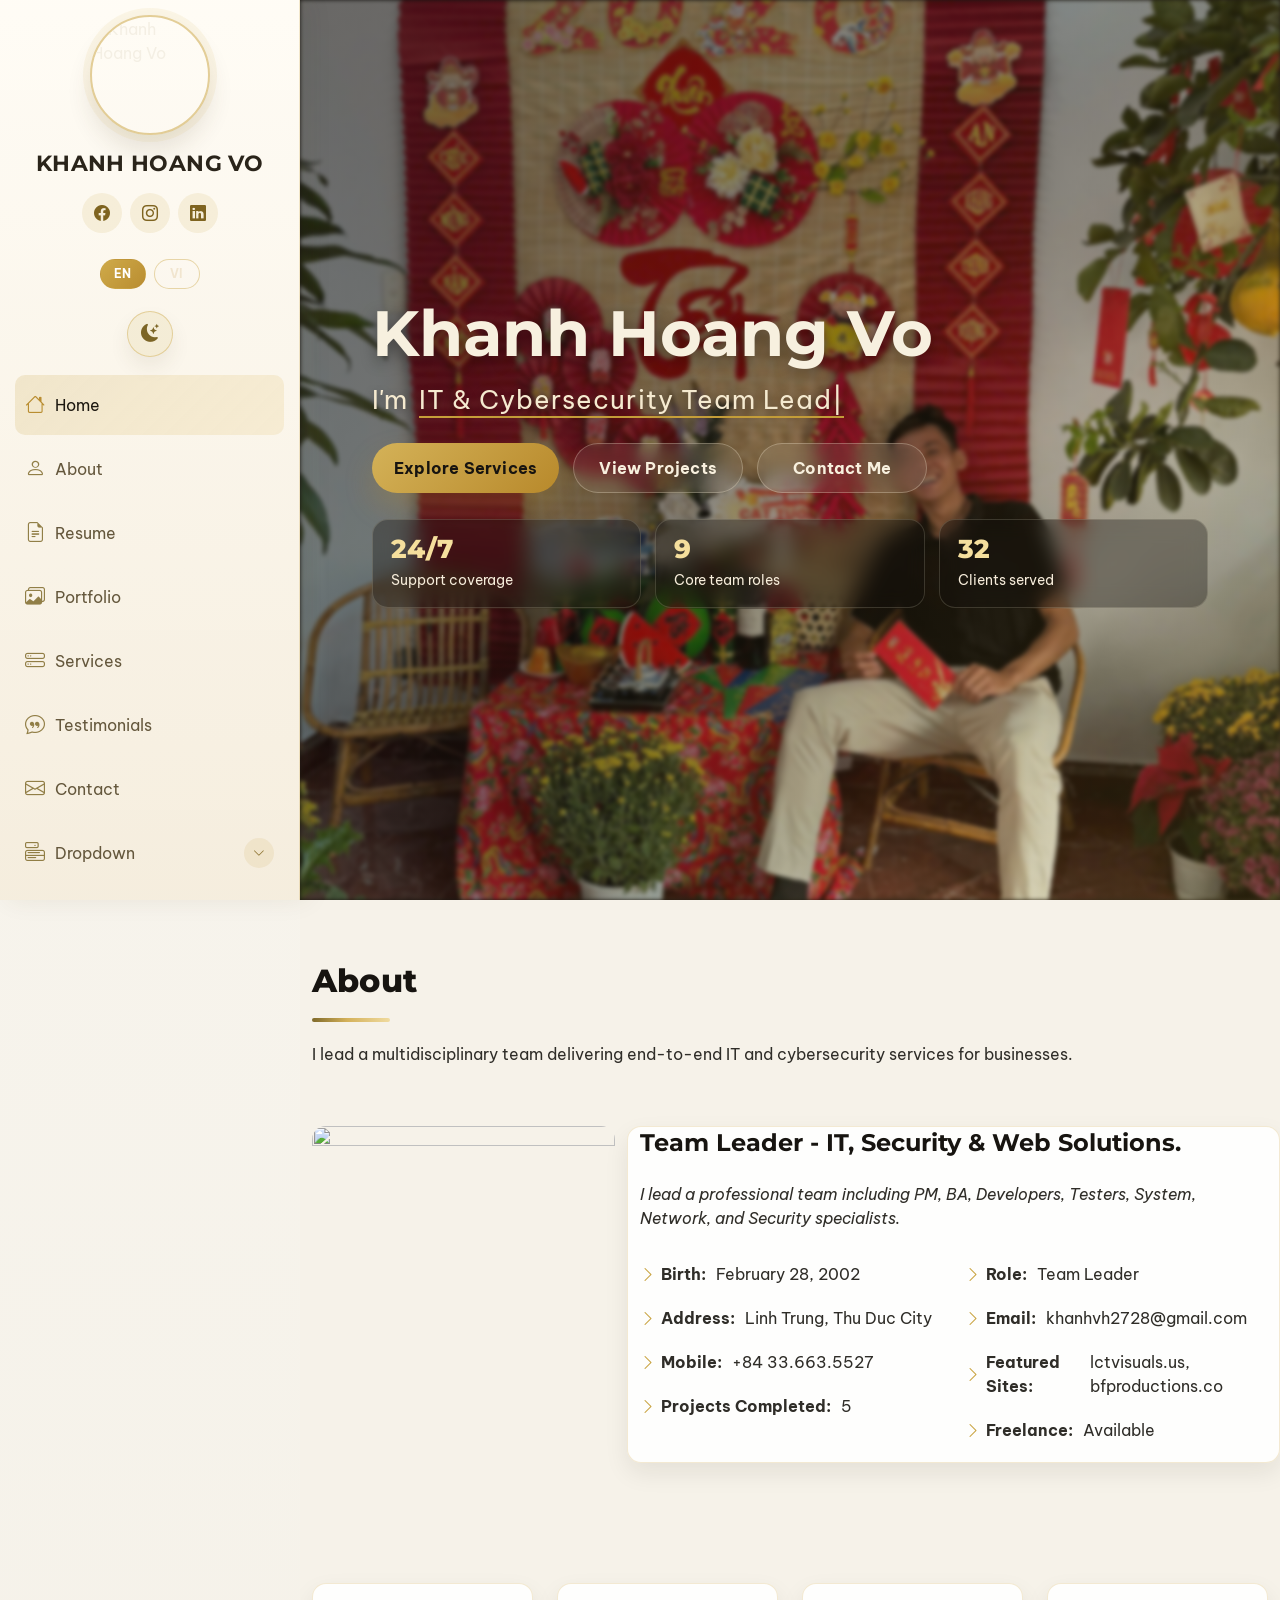
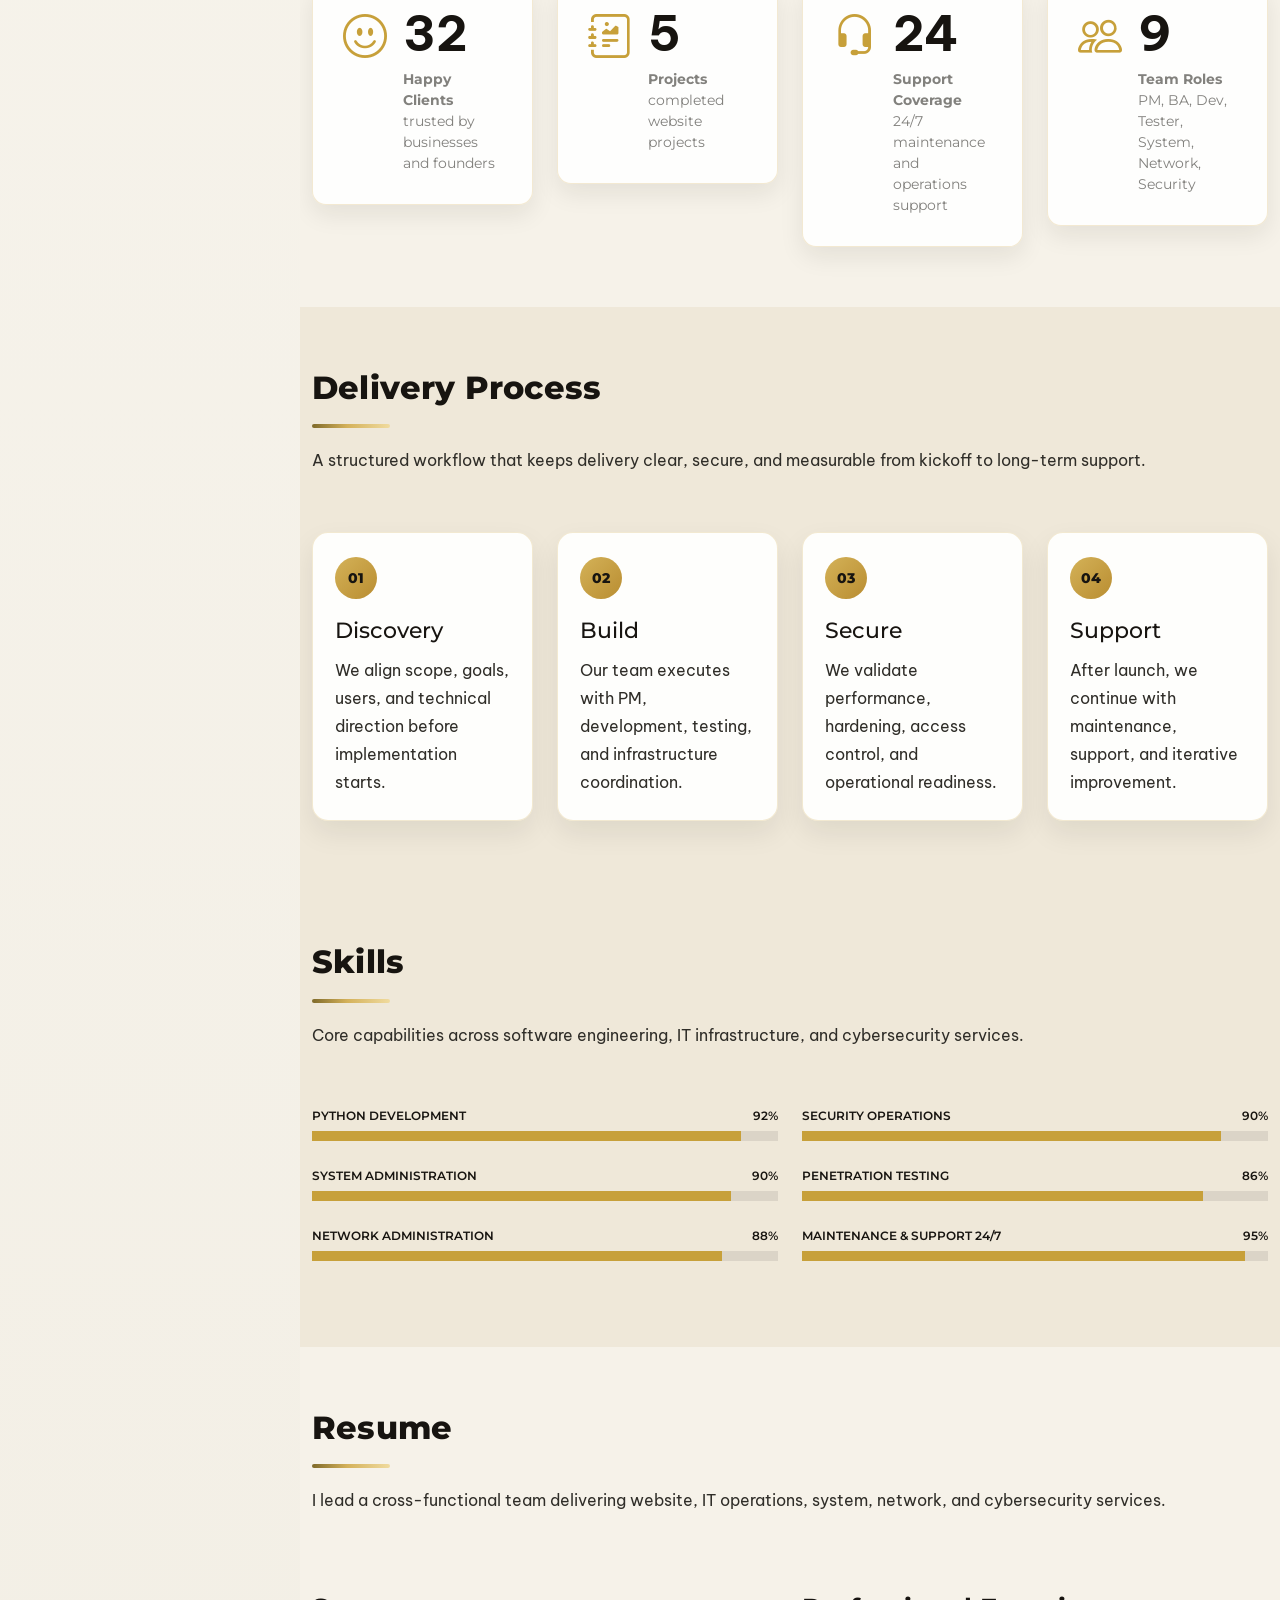
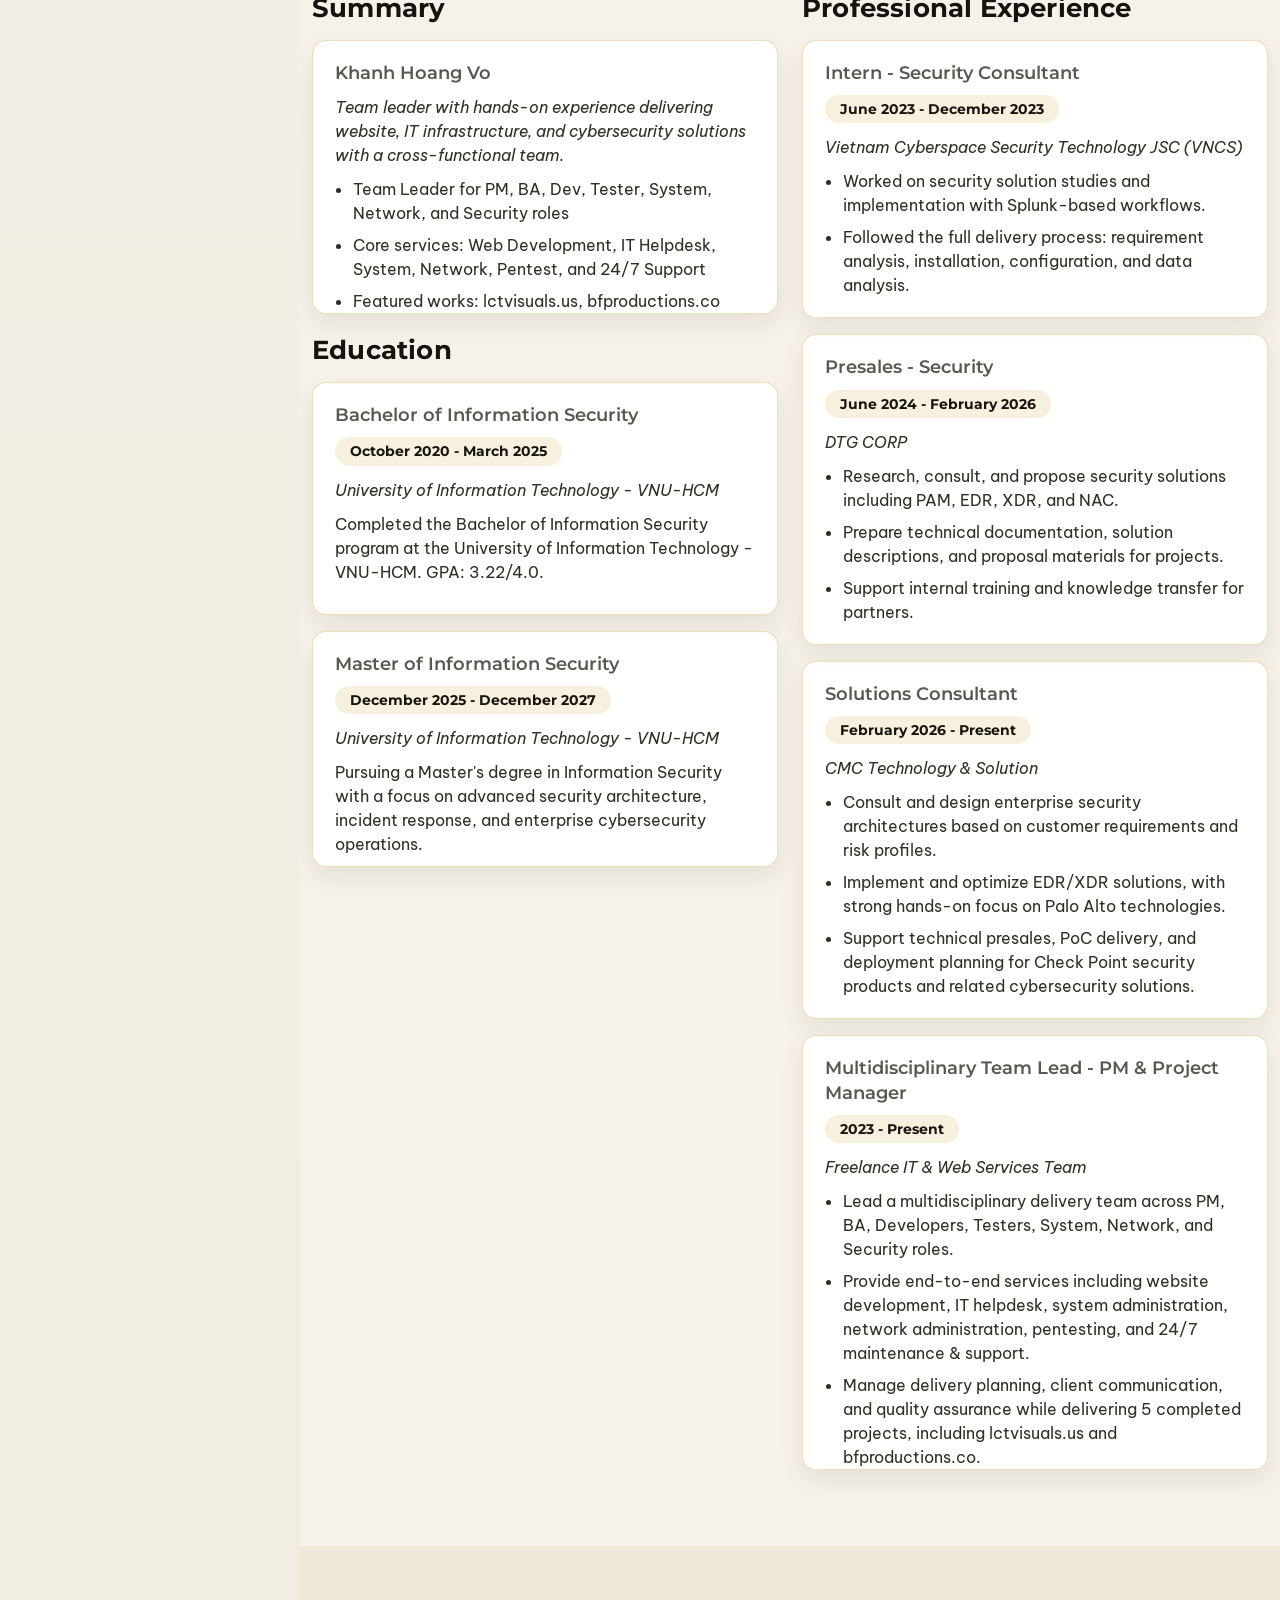
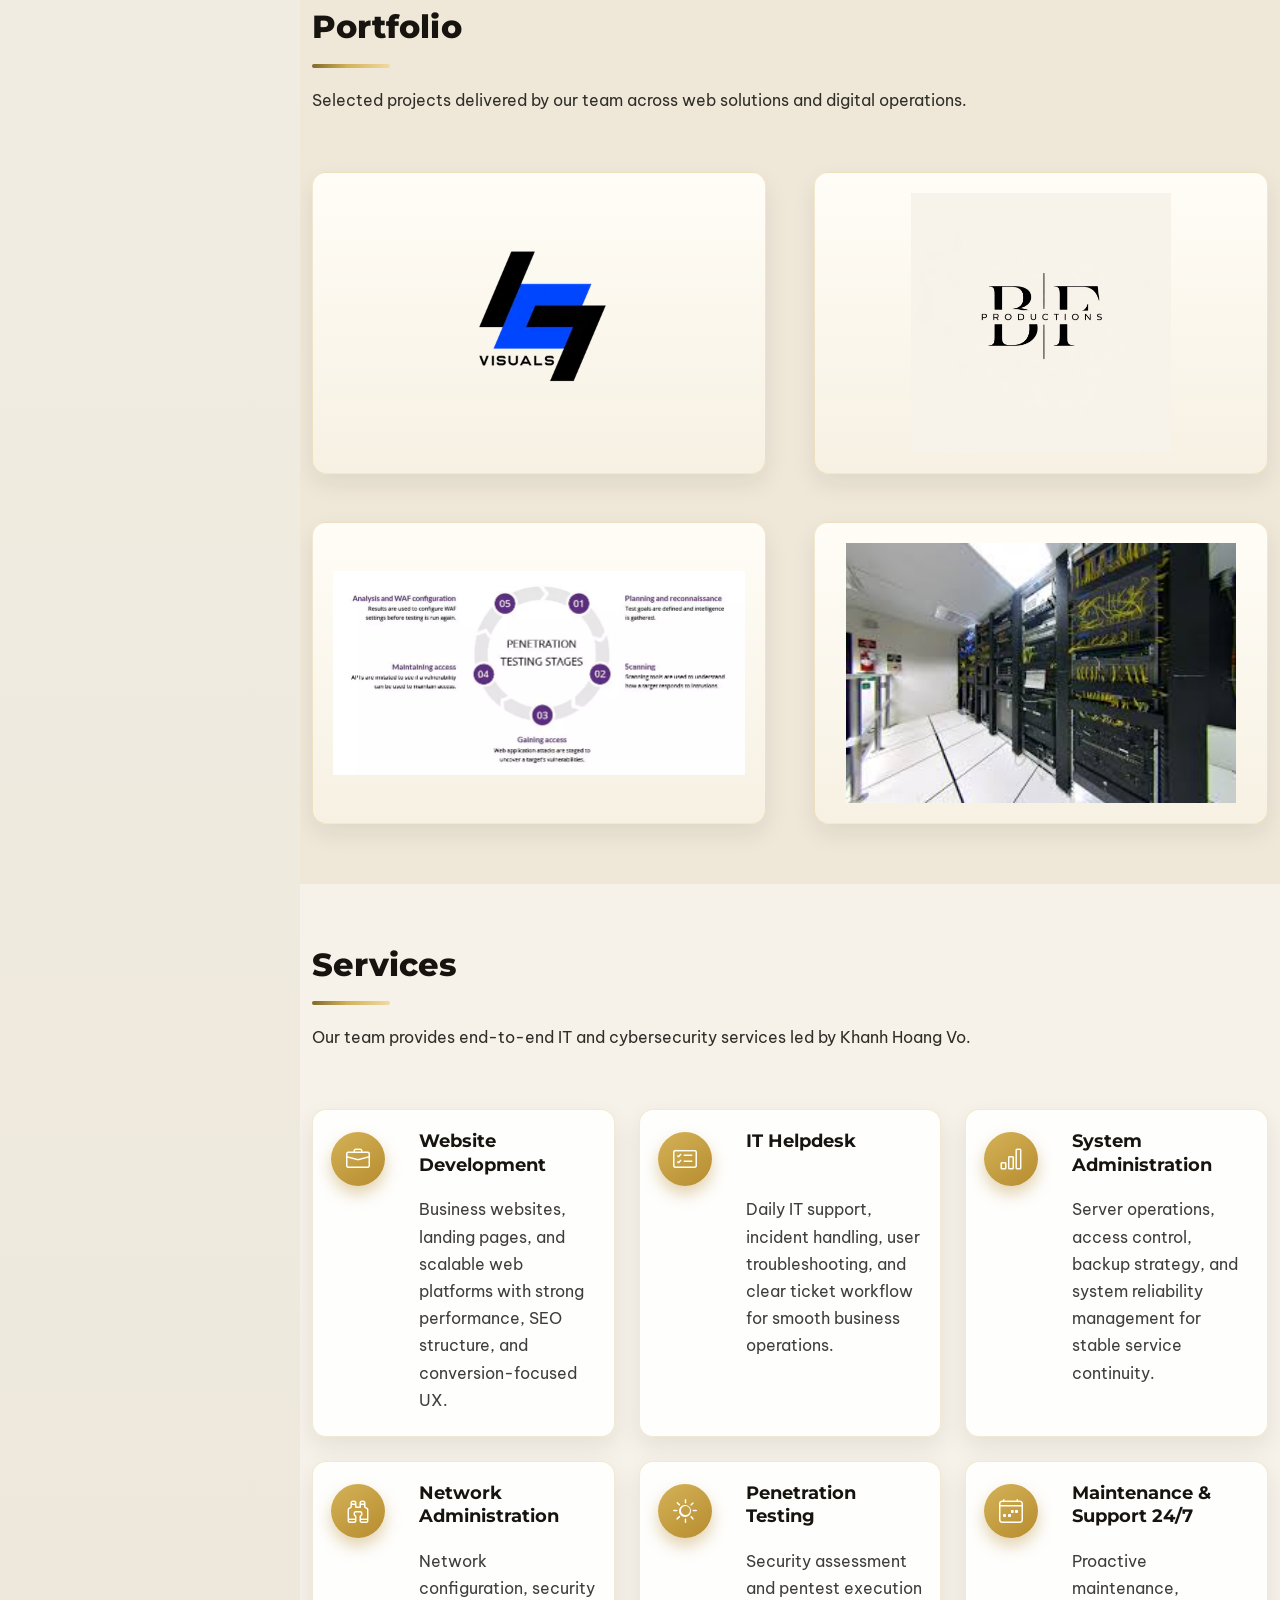
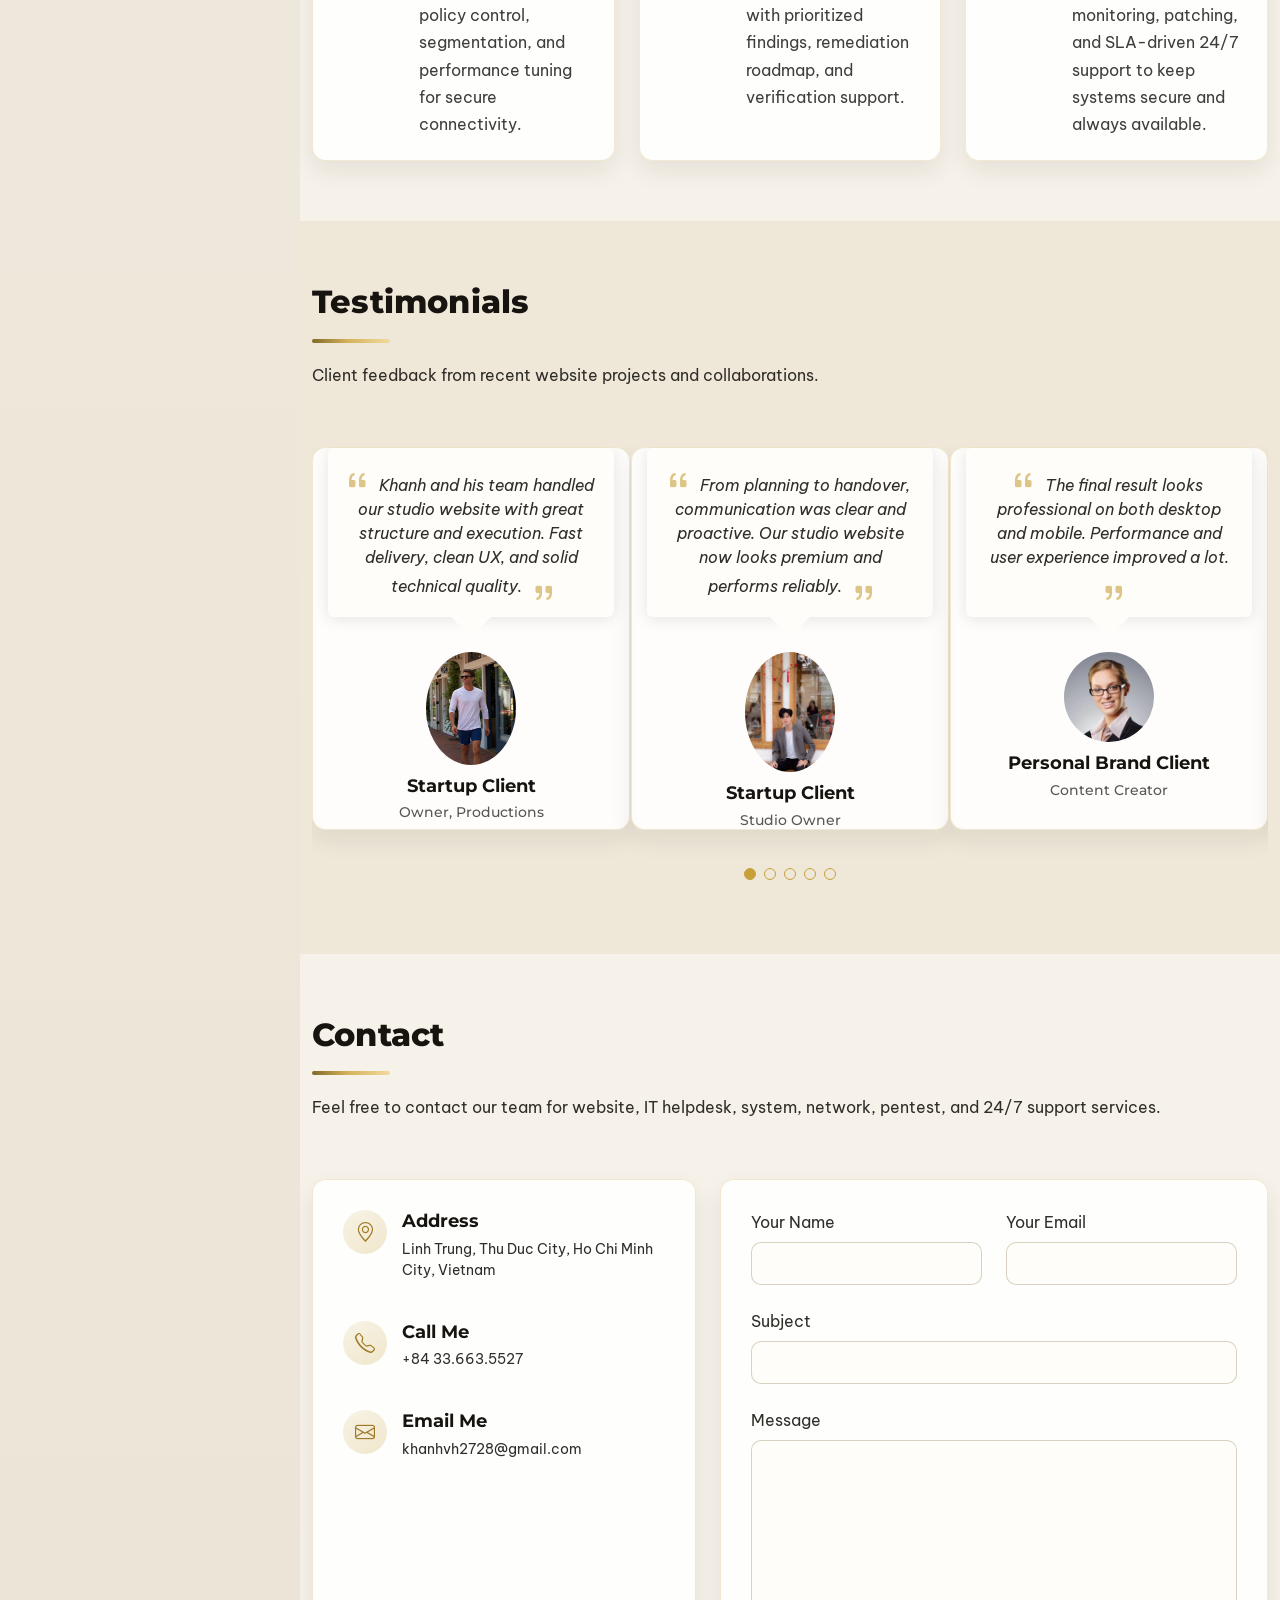
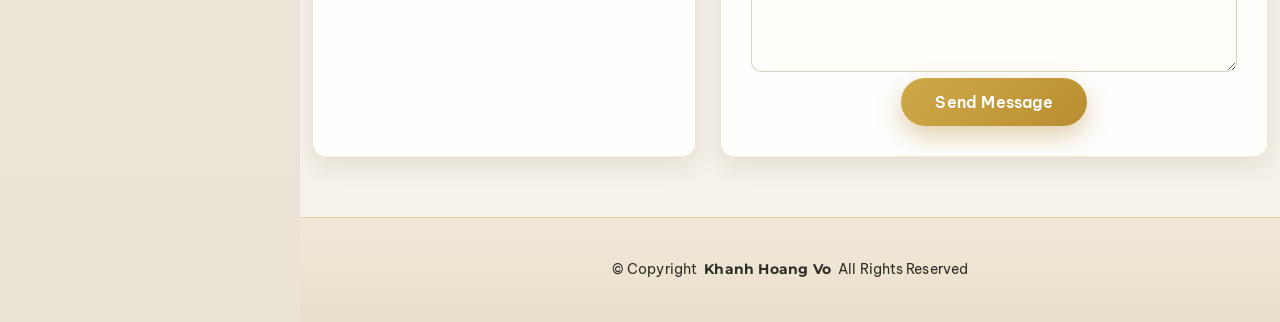
==== commit d3963fec: "update3" ====
--- a/index.html
+++ b/index.html
@@ -1,4 +1,4 @@
-﻿<!DOCTYPE html>
+<!DOCTYPE html>
 <html lang="en">
 
 <head>
@@ -15,7 +15,21 @@
   <!-- Fonts -->
   <link href="https://fonts.googleapis.com" rel="preconnect">
   <link href="https://fonts.gstatic.com" rel="preconnect" crossorigin>
-  <link href="https://fonts.googleapis.com/css2?family=Manrope:wght@300;400;500;600;700;800&family=Cinzel:wght@400;500;600;700&family=Sora:wght@300;400;500;600;700&display=swap" rel="stylesheet">
+  <link href="https://fonts.googleapis.com/css2?family=Be+Vietnam+Pro:wght@300;400;500;600;700;800&family=Montserrat:wght@500;600;700;800&display=swap" rel="stylesheet">
+
+  <script>
+    (function () {
+      try {
+        var storedTheme = localStorage.getItem('site_theme');
+        var resolvedTheme = (storedTheme === 'light' || storedTheme === 'dark')
+          ? storedTheme
+          : (window.matchMedia && window.matchMedia('(prefers-color-scheme: dark)').matches ? 'dark' : 'light');
+        document.documentElement.setAttribute('data-theme', resolvedTheme);
+      } catch (error) {
+        document.documentElement.setAttribute('data-theme', 'light');
+      }
+    })();
+  </script>
 
   <!-- Vendor CSS Files -->
   <link href="assets/vendor/bootstrap/css/bootstrap.min.css" rel="stylesheet">
@@ -42,7 +56,7 @@
     <i class="header-toggle d-xl-none bi bi-list"></i>
 
     <div class="profile-img">
-      <img src="assets/img/my-profile-img.jpg" alt="" class="img-fluid rounded-circle">
+      <img src="assets/img/my-profile-img.jpg" alt="Khanh Hoang Vo" class="img-fluid rounded-circle" id="profile-image">
     </div>
 
     <a href="index.html" class="logo d-flex align-items-center justify-content-center">
@@ -60,6 +74,12 @@
     <div class="lang-switch text-center" id="lang-switcher">
       <button type="button" class="lang-btn active" data-lang="en">EN</button>
       <button type="button" class="lang-btn" data-lang="vi">VI</button>
+    </div>
+
+    <div class="theme-switch text-center">
+      <button type="button" class="theme-btn" data-theme-toggle data-label-light="Light mode" data-label-dark="Dark mode" aria-label="Toggle color theme" aria-pressed="false">
+        <i class="bi bi-moon-stars-fill"></i>
+      </button>
     </div>
 
     <nav id="navmenu" class="navmenu">
@@ -103,6 +123,25 @@
       <div class="container" data-aos="fade-up" data-aos-delay="100">
         <h2>Khanh Hoang Vo</h2>
         <p>I'm <span class="typed" data-typed-items="IT &amp; Cybersecurity Team Lead">IT & Cybersecurity Team Lead</span></p>
+        <div class="hero-actions">
+          <a href="#services" class="btn-hero btn-hero-primary" id="hero-btn-primary">Explore Services</a>
+          <a href="#portfolio" class="btn-hero btn-hero-secondary" id="hero-btn-secondary">View Projects</a>
+          <a href="#contact" class="btn-hero btn-hero-tertiary" id="hero-btn-tertiary">Contact Me</a>
+        </div>
+        <div class="hero-highlights">
+          <div class="hero-highlight">
+            <span class="hero-highlight-value" id="hero-highlight-1-value">24/7</span>
+            <span class="hero-highlight-label" id="hero-highlight-1-label">Support coverage</span>
+          </div>
+          <div class="hero-highlight">
+            <span class="hero-highlight-value" id="hero-highlight-2-value">9</span>
+            <span class="hero-highlight-label" id="hero-highlight-2-label">Core team roles</span>
+          </div>
+          <div class="hero-highlight">
+            <span class="hero-highlight-value" id="hero-highlight-3-value">32</span>
+            <span class="hero-highlight-label" id="hero-highlight-3-label">Clients served</span>
+          </div>
+        </div>
       </div>
 
     </section><!-- /Hero Section -->
@@ -195,6 +234,48 @@
       </div>
 
     </section><!-- /Stats Section -->
+
+    <section id="process" class="process section light-background">
+
+      <div class="container section-title" data-aos="fade-up">
+        <h2 id="process-title">Delivery Process</h2>
+        <p id="process-desc">A structured workflow that keeps delivery clear, secure, and measurable from kickoff to long-term support.</p>
+      </div>
+
+      <div class="container" data-aos="fade-up" data-aos-delay="100">
+        <div class="row gy-4">
+          <div class="col-lg-3 col-md-6">
+            <article class="process-card h-100">
+              <div class="process-step">01</div>
+              <h3 id="process-card-1-title">Discovery</h3>
+              <p id="process-card-1-desc">We align scope, goals, users, and technical direction before implementation starts.</p>
+            </article>
+          </div>
+          <div class="col-lg-3 col-md-6">
+            <article class="process-card h-100">
+              <div class="process-step">02</div>
+              <h3 id="process-card-2-title">Build</h3>
+              <p id="process-card-2-desc">Our team executes with PM, development, testing, and infrastructure coordination.</p>
+            </article>
+          </div>
+          <div class="col-lg-3 col-md-6">
+            <article class="process-card h-100">
+              <div class="process-step">03</div>
+              <h3 id="process-card-3-title">Secure</h3>
+              <p id="process-card-3-desc">We validate performance, hardening, access control, and operational readiness.</p>
+            </article>
+          </div>
+          <div class="col-lg-3 col-md-6">
+            <article class="process-card h-100">
+              <div class="process-step">04</div>
+              <h3 id="process-card-4-title">Support</h3>
+              <p id="process-card-4-desc">After launch, we continue with maintenance, support, and iterative improvement.</p>
+            </article>
+          </div>
+        </div>
+      </div>
+
+    </section><!-- /Process Section -->
 
         <!-- Skills Section -->
     <section id="skills" class="skills section light-background">
@@ -361,7 +442,7 @@
 
     </section><!-- /Resume Section -->
 
-        <!-- Portfolio Section -->
+                <!-- Portfolio Section -->
     <section id="portfolio" class="portfolio section light-background">
 
       <!-- Section Title -->
@@ -372,63 +453,51 @@
 
       <div class="container">
 
-        <div class="isotope-layout" data-default-filter="*" data-layout="masonry" data-sort="original-order">
-
-          <div class="row gy-4 isotope-container" data-aos="fade-up" data-aos-delay="200">
-
-            <div class="col-lg-4 col-md-6 portfolio-item isotope-item filter-app">
-              <div class="portfolio-content h-100">
-                <img src="assets/img/portfolio/app-1.jpg" class="img-fluid" alt="LCT Visuals website project">
-                <div class="portfolio-info">
-                  <h4>LCT Visuals</h4>
-                  <p>Business website project - lctvisuals.us</p>
-                  <a href="https://lctvisuals.us" target="_blank" rel="noopener noreferrer" title="Visit lctvisuals.us" class="details-link"><i class="bi bi-link-45deg"></i></a>
-                </div>
-              </div>
-            </div><!-- End Portfolio Item -->
-
-            <div class="col-lg-4 col-md-6 portfolio-item isotope-item filter-product">
-              <div class="portfolio-content h-100">
-                <img src="assets/img/portfolio/product-1.jpg" class="img-fluid" alt="BF Productions website project">
-                <div class="portfolio-info">
-                  <h4>BF Productions</h4>
-                  <p>Company website project - bfproductions.co</p>
-                  <a href="https://bfproductions.co" target="_blank" rel="noopener noreferrer" title="Visit bfproductions.co" class="details-link"><i class="bi bi-link-45deg"></i></a>
-                </div>
-              </div>
-            </div><!-- End Portfolio Item -->
-
-            <div class="col-lg-4 col-md-6 portfolio-item isotope-item filter-branding">
-              <div class="portfolio-content h-100">
-                <img src="assets/img/portfolio/branding-1.jpg" class="img-fluid" alt="Cosmetics Store Website">
-                <div class="portfolio-info">
-                  <h4>Cosmetics Store Website</h4>
-                  <p>E-commerce website project for cosmetics.</p>
-                </div>
-              </div>
-            </div><!-- End Portfolio Item -->
-
-            <div class="col-lg-4 col-md-6 portfolio-item isotope-item filter-books">
-              <div class="portfolio-content h-100">
-                <img src="assets/img/portfolio/books-1.jpg" class="img-fluid" alt="Bookstore Website">
-                <div class="portfolio-info">
-                  <h4>Bookstore Website</h4>
-                  <p>E-commerce website project for books.</p>
-                </div>
-              </div>
-            </div><!-- End Portfolio Item -->
-
-            <div class="col-lg-4 col-md-6 portfolio-item isotope-item filter-app">
-              <div class="portfolio-content h-100">
-                <img src="assets/img/portfolio/app-2.jpg" class="img-fluid" alt="Mobile Phone Store Website">
-                <div class="portfolio-info">
-                  <h4>Mobile Phone Store Website</h4>
-                  <p>E-commerce website project for mobile phones.</p>
-                </div>
-              </div>
-            </div><!-- End Portfolio Item -->
-
-          </div><!-- End Portfolio Container -->
+        <div class="row gy-4 portfolio-grid" data-aos="fade-up" data-aos-delay="200">
+
+          <div class="col-lg-6 col-md-6 portfolio-item">
+            <div class="portfolio-content h-100">
+              <img src="assets/img/portfolio/app-1.jpg" class="img-fluid" alt="LCT Visuals website project">
+              <div class="portfolio-info">
+                <h4>LCT Visuals</h4>
+                <p>Business website project - lctvisuals.us</p>
+                <a href="portfolio-details.html#lctvisuals" title="Project details" class="details-link"><i class="bi bi-link-45deg"></i></a>
+              </div>
+            </div>
+          </div><!-- End Portfolio Item -->
+
+          <div class="col-lg-6 col-md-6 portfolio-item">
+            <div class="portfolio-content h-100">
+              <img src="assets/img/portfolio/product-1.jpg" class="img-fluid" alt="BF Productions website project">
+              <div class="portfolio-info">
+                <h4>BF Productions</h4>
+                <p>Company website project - bfproductions.co</p>
+                <a href="portfolio-details.html#bfproductions" title="Project details" class="details-link"><i class="bi bi-link-45deg"></i></a>
+              </div>
+            </div>
+          </div><!-- End Portfolio Item -->
+
+          <div class="col-lg-6 col-md-6 portfolio-item">
+            <div class="portfolio-content h-100">
+              <img src="assets/img/portfolio/pentest.webp" class="img-fluid" alt="SMB Penetration Testing Project">
+              <div class="portfolio-info">
+                <h4>SMB Penetration Testing</h4>
+                <p>Security assessment and pentest project for an SMB company.</p>
+                <a href="portfolio-details.html#pentest-smb" title="Project details" class="details-link"><i class="bi bi-link-45deg"></i></a>
+              </div>
+            </div>
+          </div><!-- End Portfolio Item -->
+
+          <div class="col-lg-6 col-md-6 portfolio-item">
+            <div class="portfolio-content h-100">
+              <img src="assets/img/portfolio/system-network.jpg" class="img-fluid" alt="SMB System and Network Administration Project">
+              <div class="portfolio-info">
+                <h4>SMB System &amp; Network Operations</h4>
+                <p>System hardening and network operation project for an SMB company.</p>
+                <a href="portfolio-details.html#system-network-smb" title="Project details" class="details-link"><i class="bi bi-link-45deg"></i></a>
+              </div>
+            </div>
+          </div><!-- End Portfolio Item -->
 
         </div>
 
@@ -725,7 +794,7 @@
 
     <div class="container">
       <div class="copyright text-center ">
-        <p>© <span>Copyright</span> <strong class="px-1 sitename">Khanh Hoang Vo</strong> <span>All Rights Reserved</span></p>
+        <p>© <span>Copyright</span> <strong class="px-1 sitename">Khanh Hoang Vo</strong> <span id="footer-rights">All Rights Reserved</span></p>
       </div>
 </div>
 
@@ -753,13 +822,18 @@
 
     <script>
     (function () {
-      const i18n = {
+                  const i18n = {
         en: {
           pageTitle: 'Khanh Hoang Vo | Web, IT & Cybersecurity Services',
+          profileAlt: 'Khanh Hoang Vo',
+          footerRights: 'All Rights Reserved',
+          themeLabels: { dark: 'Dark mode', light: 'Light mode' },
           nav: ['Home', 'About', 'Resume', 'Portfolio', 'Services', 'Testimonials', 'Contact'],
           nameDisplay: 'Khanh Hoang Vo',
           heroPrefix: "I'm ",
           heroRole: 'IT & Cybersecurity Team Lead',
+          heroButtons: ['Explore Services', 'View Projects', 'Contact Me'],
+          heroHighlights: ['Support coverage', 'Core team roles', 'Clients served'],
 
           aboutTitle: 'About',
           aboutDesc: 'I lead a multidisciplinary team delivering end-to-end IT and cybersecurity services for businesses.',
@@ -770,6 +844,15 @@
 
           statsLabels: ['Happy Clients', 'Projects', 'Support Coverage', 'Team Roles'],
           statsSub: ['trusted by businesses and founders', 'completed website projects', '24/7 maintenance and operations support', 'PM, BA, Dev, Tester, System, Network, Security'],
+
+          processTitle: 'Delivery Process',
+          processDesc: 'A structured workflow that keeps delivery clear, secure, and measurable from kickoff to long-term support.',
+          processCards: [
+            ['Discovery', 'We align scope, goals, users, and technical direction before implementation starts.'],
+            ['Build', 'Our team executes with PM, development, testing, and infrastructure coordination.'],
+            ['Secure', 'We validate performance, hardening, access control, and operational readiness.'],
+            ['Support', 'After launch, we continue with maintenance, support, and iterative improvement.']
+          ],
 
           skillsTitle: 'Skills',
           skillsDesc: 'Core capabilities across software engineering, IT infrastructure, and cybersecurity services.',
@@ -837,86 +920,100 @@
           sendBtn: 'Send Message'
         },
         vi: {
-          pageTitle: 'Võ Hoàng Khanh | Dịch vụ Web, IT & An ninh mạng',
-          nav: ['Trang chủ', 'Giới thiệu', 'Hồ sơ', 'Dự án', 'Dịch vụ', 'Đánh giá', 'Liên hệ'],
-          nameDisplay: 'Võ Hoàng Khanh',
-          heroPrefix: 'Tôi là ',
-          heroRole: 'Trưởng nhóm IT & An ninh mạng',
-
-          aboutTitle: 'Giới thiệu',
-          aboutDesc: 'Tôi dẫn dắt đội ngũ đa chuyên môn, cung cấp trọn gói dịch vụ IT và an ninh mạng cho doanh nghiệp.',
-          aboutRoleTitle: 'Trưởng nhóm - Giải pháp IT, Bảo mật & Website.',
-          aboutItalic: 'Đội ngũ của tôi gồm PM, BA, Developer, Tester, System, Network và Security.',
-          aboutLabels: ['Ngày sinh:', 'Địa chỉ:', 'Di động:', 'Số dự án:', 'Vai trò:', 'Email:', 'Dự án tiêu biểu:', 'Freelance:'],
-          aboutValues: ['28/02/2002', 'Linh Trung, Thủ Đức', '+84 33.663.5527', '5', 'Trưởng nhóm', 'khanhvh2728@gmail.com', 'lctvisuals.us, bfproductions.co', 'Sẵn sàng'],
-
-          statsLabels: ['Khách hàng', 'Dự án', 'Hỗ trợ', 'Nhân sự đội ngũ'],
-          statsSub: ['doanh nghiệp và founder tin tưởng', 'website đã hoàn thành', 'bảo trì và vận hành 24/7', 'PM, BA, Dev, Tester, System, Network, Security'],
-
-          skillsTitle: 'Kỹ năng',
-          skillsDesc: 'Năng lực cốt lõi về lập trình, hạ tầng IT và an ninh mạng.',
-          skills: ['Lập trình Python', 'Quản trị hệ thống', 'Quản trị mạng', 'Vận hành bảo mật', 'Kiểm thử xâm nhập', 'Bảo trì & Hỗ trợ 24/7'],
-
-          resumeTitle: 'Hồ sơ',
-          resumeDesc: 'Tôi dẫn dắt đội ngũ liên chức năng triển khai website, vận hành IT, hệ thống, mạng và bảo mật.',
-          resumeColTitles: ['Tóm tắt', 'Học vấn', 'Kinh nghiệm chuyên môn'],
-          summaryText: 'Trưởng nhóm có kinh nghiệm thực chiến trong triển khai website, hạ tầng IT và giải pháp an ninh mạng cùng đội ngũ đa vai trò.',
+          pageTitle: 'V\u00f5 Ho\u00e0ng Khanh | D\u1ecbch v\u1ee5 Web, IT & An ninh m\u1ea1ng',
+          profileAlt: 'V\u00f5 Ho\u00e0ng Khanh',
+          footerRights: 'M\u1ecdi quy\u1ec1n \u0111\u01b0\u1ee3c b\u1ea3o l\u01b0u',
+          themeLabels: { dark: 'Ch\u1ebf \u0111\u1ed9 t\u1ed1i', light: 'Ch\u1ebf \u0111\u1ed9 s\u00e1ng' },
+          nav: ['Trang ch\u1ee7', 'Gi\u1edbi thi\u1ec7u', 'H\u1ed3 s\u01a1', 'D\u1ef1 \u00e1n', 'D\u1ecbch v\u1ee5', '\u0110\u00e1nh gi\u00e1', 'Li\u00ean h\u1ec7'],
+          nameDisplay: 'V\u00f5 Ho\u00e0ng Khanh',
+          heroPrefix: 'T\u00f4i l\u00e0 ',
+          heroRole: 'Tr\u01b0\u1edfng nh\u00f3m IT & An ninh m\u1ea1ng',
+          heroButtons: ['Xem d\u1ecbch v\u1ee5', 'Xem d\u1ef1 \u00e1n', 'Li\u00ean h\u1ec7'],
+          heroHighlights: ['H\u1ed7 tr\u1ee3 24/7', 'Vai tr\u00f2 \u0111\u1ed9i ng\u0169', 'Kh\u00e1ch h\u00e0ng \u0111\u00e3 ph\u1ee5c v\u1ee5'],
+
+          aboutTitle: 'Gi\u1edbi thi\u1ec7u',
+          aboutDesc: 'T\u00f4i d\u1eabn d\u1eaft \u0111\u1ed9i ng\u0169 \u0111a chuy\u00ean m\u00f4n, cung c\u1ea5p tr\u1ecdn g\u00f3i d\u1ecbch v\u1ee5 IT v\u00e0 an ninh m\u1ea1ng cho doanh nghi\u1ec7p.',
+          aboutRoleTitle: 'Tr\u01b0\u1edfng nh\u00f3m - Gi\u1ea3i ph\u00e1p IT, B\u1ea3o m\u1eadt & Website.',
+          aboutItalic: '\u0110\u1ed9i ng\u0169 c\u1ee7a t\u00f4i g\u1ed3m PM, BA, Developer, Tester, System, Network v\u00e0 Security.',
+          aboutLabels: ['Ng\u00e0y sinh:', '\u0110\u1ecba ch\u1ec9:', 'Di \u0111\u1ed9ng:', 'S\u1ed1 d\u1ef1 \u00e1n:', 'Vai tr\u00f2:', 'Email:', 'D\u1ef1 \u00e1n ti\u00eau bi\u1ec3u:', 'Freelance:'],
+          aboutValues: ['28/02/2002', 'Linh Trung, Th\u1ee7 \u0110\u1ee9c', '+84 33.663.5527', '5', 'Tr\u01b0\u1edfng nh\u00f3m', 'khanhvh2728@gmail.com', 'lctvisuals.us, bfproductions.co', 'S\u1eb5n s\u00e0ng'],
+
+          statsLabels: ['Kh\u00e1ch h\u00e0ng', 'D\u1ef1 \u00e1n', 'H\u1ed7 tr\u1ee3', 'Nh\u00e2n s\u1ef1 \u0111\u1ed9i ng\u0169'],
+          statsSub: ['doanh nghi\u1ec7p v\u00e0 founder tin t\u01b0\u1edfng', 'website \u0111\u00e3 ho\u00e0n th\u00e0nh', 'b\u1ea3o tr\u00ec v\u00e0 v\u1eadn h\u00e0nh 24/7', 'PM, BA, Dev, Tester, System, Network, Security'],
+
+          processTitle: 'Quy tr\u00ecnh tri\u1ec3n khai',
+          processDesc: 'Quy tr\u00ecnh l\u00e0m vi\u1ec7c r\u00f5 r\u00e0ng gi\u00fap d\u1ef1 \u00e1n \u0111\u01b0\u1ee3c tri\u1ec3n khai ch\u1eb7t ch\u1ebd, an to\u00e0n v\u00e0 d\u1ec5 ki\u1ec3m so\u00e1t t\u1eeb l\u00fac b\u1eaft \u0111\u1ea7u \u0111\u1ebfn giai \u0111o\u1ea1n v\u1eadn h\u00e0nh.',
+          processCards: [
+            ['Kh\u1ea3o s\u00e1t', 'Ch\u00fang t\u00f4i l\u00e0m r\u00f5 ph\u1ea1m vi, m\u1ee5c ti\u00eau, ng\u01b0\u1eddi d\u00f9ng v\u00e0 \u0111\u1ecbnh h\u01b0\u1edbng k\u1ef9 thu\u1eadt tr\u01b0\u1edbc khi tri\u1ec3n khai.'],
+            ['Tri\u1ec3n khai', '\u0110\u1ed9i ng\u0169 ph\u1ed1i h\u1ee3p gi\u1eefa PM, development, testing v\u00e0 h\u1ea1 t\u1ea7ng \u0111\u1ec3 \u0111\u01b0a d\u1ef1 \u00e1n v\u00e0o th\u1ef1c t\u1ebf.'],
+            ['Ki\u1ec3m so\u00e1t', 'Ch\u00fang t\u00f4i x\u00e1c th\u1ef1c hi\u1ec7u n\u0103ng, hardening, ph\u00e2n quy\u1ec1n v\u00e0 \u0111\u1ed9 s\u1eb5n s\u00e0ng v\u1eadn h\u00e0nh.'],
+            ['H\u1ed7 tr\u1ee3', 'Sau khi go-live, ch\u00fang t\u00f4i ti\u1ebfp t\u1ee5c b\u1ea3o tr\u00ec, h\u1ed7 tr\u1ee3 v\u00e0 c\u1ea3i ti\u1ebfn theo th\u1ef1c t\u1ebf s\u1eed d\u1ee5ng.']
+          ],
+
+          skillsTitle: 'K\u1ef9 n\u0103ng',
+          skillsDesc: 'N\u0103ng l\u1ef1c c\u1ed1t l\u00f5i v\u1ec1 l\u1eadp tr\u00ecnh, h\u1ea1 t\u1ea7ng IT v\u00e0 an ninh m\u1ea1ng.',
+          skills: ['L\u1eadp tr\u00ecnh Python', 'Qu\u1ea3n tr\u1ecb h\u1ec7 th\u1ed1ng', 'Qu\u1ea3n tr\u1ecb m\u1ea1ng', 'V\u1eadn h\u00e0nh b\u1ea3o m\u1eadt', 'Ki\u1ec3m th\u1eed x\u00e2m nh\u1eadp', 'B\u1ea3o tr\u00ec & H\u1ed7 tr\u1ee3 24/7'],
+
+          resumeTitle: 'H\u1ed3 s\u01a1',
+          resumeDesc: 'T\u00f4i d\u1eabn d\u1eaft \u0111\u1ed9i ng\u0169 li\u00ean ch\u1ee9c n\u0103ng tri\u1ec3n khai website, v\u1eadn h\u00e0nh IT, h\u1ec7 th\u1ed1ng, m\u1ea1ng v\u00e0 b\u1ea3o m\u1eadt.',
+          resumeColTitles: ['T\u00f3m t\u1eaft', 'H\u1ecdc v\u1ea5n', 'Kinh nghi\u1ec7m chuy\u00ean m\u00f4n'],
+          summaryText: 'Tr\u01b0\u1edfng nh\u00f3m c\u00f3 kinh nghi\u1ec7m th\u1ef1c chi\u1ebfn trong tri\u1ec3n khai website, h\u1ea1 t\u1ea7ng IT v\u00e0 gi\u1ea3i ph\u00e1p an ninh m\u1ea1ng c\u00f9ng \u0111\u1ed9i ng\u0169 \u0111a vai tr\u00f2.',
           summaryBullets: [
-            'Trưởng nhóm cho các vai trò PM, BA, Dev, Tester, System, Network, Security',
-            'Dịch vụ cốt lõi: Website, IT Helpdesk, Hệ thống, Mạng, Pentest và hỗ trợ 24/7',
-            'Dự án tiêu biểu: lctvisuals.us, bfproductions.co'
+            'Tr\u01b0\u1edfng nh\u00f3m cho c\u00e1c vai tr\u00f2 PM, BA, Dev, Tester, System, Network, Security',
+            'D\u1ecbch v\u1ee5 c\u1ed1t l\u00f5i: Website, IT Helpdesk, H\u1ec7 th\u1ed1ng, M\u1ea1ng, Pentest v\u00e0 h\u1ed7 tr\u1ee3 24/7',
+            'D\u1ef1 \u00e1n ti\u00eau bi\u1ec3u: lctvisuals.us, bfproductions.co'
           ],
 
-          portfolioTitle: 'Dự án',
-          portfolioDesc: 'Một số dự án tiêu biểu do đội ngũ của chúng tôi triển khai.',
-
-          servicesTitle: 'Dịch vụ',
-          servicesDesc: 'Đội ngũ của chúng tôi cung cấp dịch vụ IT và an ninh mạng trọn gói do Khanh Hoang Vo dẫn dắt.',
-          serviceTitles: ['Lập trình website', 'IT Helpdesk', 'Quản trị hệ thống', 'Quản trị mạng', 'Kiểm thử xâm nhập', 'Bảo trì & Hỗ trợ 24/7'],
+          portfolioTitle: 'D\u1ef1 \u00e1n',
+          portfolioDesc: 'M\u1ed9t s\u1ed1 d\u1ef1 \u00e1n ti\u00eau bi\u1ec3u do \u0111\u1ed9i ng\u0169 c\u1ee7a ch\u00fang t\u00f4i tri\u1ec3n khai.',
+
+          servicesTitle: 'D\u1ecbch v\u1ee5',
+          servicesDesc: '\u0110\u1ed9i ng\u0169 c\u1ee7a ch\u00fang t\u00f4i cung c\u1ea5p d\u1ecbch v\u1ee5 IT v\u00e0 an ninh m\u1ea1ng tr\u1ecdn g\u00f3i do Khanh Hoang Vo d\u1eabn d\u1eaft.',
+          serviceTitles: ['L\u1eadp tr\u00ecnh website', 'IT Helpdesk', 'Qu\u1ea3n tr\u1ecb h\u1ec7 th\u1ed1ng', 'Qu\u1ea3n tr\u1ecb m\u1ea1ng', 'Ki\u1ec3m th\u1eed x\u00e2m nh\u1eadp', 'B\u1ea3o tr\u00ec & H\u1ed7 tr\u1ee3 24/7'],
           serviceDescs: [
-            'Website doanh nghiệp, landing page và nền tảng web có khả năng mở rộng, tối ưu hiệu năng, chuẩn SEO và tập trung chuyển đổi.',
-            'Hỗ trợ IT hằng ngày, xử lý sự cố nhanh, hỗ trợ người dùng cuối và quản lý ticket theo quy trình rõ ràng.',
-            'Vận hành hệ thống máy chủ, quản lý phân quyền, chiến lược backup và đảm bảo tính ổn định liên tục của dịch vụ.',
-            'Cấu hình hạ tầng mạng, kiểm soát chính sách bảo mật, phân đoạn mạng và tối ưu hiệu năng kết nối.',
-            'Đánh giá bảo mật và triển khai pentest với báo cáo ưu tiên lỗ hổng, lộ trình khắc phục và hỗ trợ xác minh sau fix.',
-            'Bảo trì chủ động, giám sát liên tục, cập nhật bản vá và hỗ trợ kỹ thuật 24/7 theo cam kết SLA.'
+            'Website doanh nghi\u1ec7p, landing page v\u00e0 n\u1ec1n t\u1ea3ng web c\u00f3 kh\u1ea3 n\u0103ng m\u1edf r\u1ed9ng, t\u1ed1i \u01b0u hi\u1ec7u n\u0103ng, chu\u1ea9n SEO v\u00e0 t\u1eadp trung chuy\u1ec3n \u0111\u1ed5i.',
+            'H\u1ed7 tr\u1ee3 IT h\u1eb1ng ng\u00e0y, x\u1eed l\u00fd s\u1ef1 c\u1ed1 nhanh, h\u1ed7 tr\u1ee3 ng\u01b0\u1eddi d\u00f9ng cu\u1ed1i v\u00e0 qu\u1ea3n l\u00fd ticket theo quy tr\u00ecnh r\u00f5 r\u00e0ng.',
+            'V\u1eadn h\u00e0nh h\u1ec7 th\u1ed1ng m\u00e1y ch\u1ee7, qu\u1ea3n l\u00fd ph\u00e2n quy\u1ec1n, chi\u1ebfn l\u01b0\u1ee3c backup v\u00e0 \u0111\u1ea3m b\u1ea3o t\u00ednh \u1ed5n \u0111\u1ecbnh li\u00ean t\u1ee5c c\u1ee7a d\u1ecbch v\u1ee5.',
+            'C\u1ea5u h\u00ecnh h\u1ea1 t\u1ea7ng m\u1ea1ng, ki\u1ec3m so\u00e1t ch\u00ednh s\u00e1ch b\u1ea3o m\u1eadt, ph\u00e2n \u0111o\u1ea1n m\u1ea1ng v\u00e0 t\u1ed1i \u01b0u hi\u1ec7u n\u0103ng k\u1ebft n\u1ed1i.',
+            '\u0110\u00e1nh gi\u00e1 b\u1ea3o m\u1eadt v\u00e0 tri\u1ec3n khai pentest v\u1edbi b\u00e1o c\u00e1o \u01b0u ti\u00ean l\u1ed7 h\u1ed5ng, l\u1ed9 tr\u00ecnh kh\u1eafc ph\u1ee5c v\u00e0 h\u1ed7 tr\u1ee3 x\u00e1c minh sau fix.',
+            'B\u1ea3o tr\u00ec ch\u1ee7 \u0111\u1ed9ng, gi\u00e1m s\u00e1t li\u00ean t\u1ee5c, c\u1eadp nh\u1eadt b\u1ea3n v\u00e1 v\u00e0 h\u1ed7 tr\u1ee3 k\u1ef9 thu\u1eadt 24/7 theo cam k\u1ebft SLA.'
           ],
 
-          testiTitle: 'Đánh giá khách hàng',
-          testiDesc: 'Phản hồi từ các dự án website và hạ tầng đã triển khai.',
+          testiTitle: '\u0110\u00e1nh gi\u00e1 kh\u00e1ch h\u00e0ng',
+          testiDesc: 'Ph\u1ea3n h\u1ed3i t\u1eeb c\u00e1c d\u1ef1 \u00e1n website v\u00e0 h\u1ea1 t\u1ea7ng \u0111\u00e3 tri\u1ec3n khai.',
           testiItems: [
             {
-              quote: 'Khanh và đội ngũ triển khai website studio rất bài bản và chuyên nghiệp. Tiến độ nhanh, UX gọn, chất lượng kỹ thuật tốt.',
-              name: 'Khách hàng startup',
-              role: 'Chủ productions'
-            },
-            {
-              quote: 'Từ lúc lên kế hoạch đến bàn giao, Khanh trao đổi rất rõ ràng và chủ động. Website studio hiện tại đẹp và vận hành ổn định.',
-              name: 'Khách hàng startup',
-              role: 'Chủ studio'
-            },
-            {
-              quote: 'Kết quả cuối cùng hiển thị chuyên nghiệp trên cả desktop và mobile. Hiệu năng và trải nghiệm người dùng cải thiện rõ rệt.',
-              name: 'Khách hàng thương hiệu cá nhân',
-              role: 'Nhà sáng tạo nội dung'
-            },
-            {
-              quote: 'Khả năng sở hữu dự án và sự chỉn chu trong từng chi tiết rất tốt. Tôi đánh giá cao quy trình làm việc và hỗ trợ sau bàn giao.',
-              name: 'Khách hàng startup',
-              role: 'Trưởng vận hành'
-            },
-            {
-              quote: 'Từ ý tưởng đến triển khai đều được xử lý chuyên nghiệp. Rất phù hợp cho các dự án phát triển website.',
-              name: 'Đối tác agency',
-              role: 'Trưởng dự án'
+              quote: 'Khanh v\u00e0 \u0111\u1ed9i ng\u0169 tri\u1ec3n khai website studio r\u1ea5t b\u00e0i b\u1ea3n v\u00e0 chuy\u00ean nghi\u1ec7p. Ti\u1ebfn \u0111\u1ed9 nhanh, UX g\u1ecdn, ch\u1ea5t l\u01b0\u1ee3ng k\u1ef9 thu\u1eadt t\u1ed1t.',
+              name: 'Kh\u00e1ch h\u00e0ng startup',
+              role: 'Ch\u1ee7 productions'
+            },
+            {
+              quote: 'T\u1eeb l\u00fac l\u00ean k\u1ebf ho\u1ea1ch \u0111\u1ebfn b\u00e0n giao, Khanh trao \u0111\u1ed5i r\u1ea5t r\u00f5 r\u00e0ng v\u00e0 ch\u1ee7 \u0111\u1ed9ng. Website studio hi\u1ec7n t\u1ea1i \u0111\u1eb9p v\u00e0 v\u1eadn h\u00e0nh \u1ed5n \u0111\u1ecbnh.',
+              name: 'Kh\u00e1ch h\u00e0ng startup',
+              role: 'Ch\u1ee7 studio'
+            },
+            {
+              quote: 'K\u1ebft qu\u1ea3 cu\u1ed1i c\u00f9ng hi\u1ec3n th\u1ecb chuy\u00ean nghi\u1ec7p tr\u00ean c\u1ea3 desktop v\u00e0 mobile. Hi\u1ec7u n\u0103ng v\u00e0 tr\u1ea3i nghi\u1ec7m ng\u01b0\u1eddi d\u00f9ng c\u1ea3i thi\u1ec7n r\u00f5 r\u1ec7t.',
+              name: 'Kh\u00e1ch h\u00e0ng th\u01b0\u01a1ng hi\u1ec7u c\u00e1 nh\u00e2n',
+              role: 'Nh\u00e0 s\u00e1ng t\u1ea1o n\u1ed9i dung'
+            },
+            {
+              quote: 'Kh\u1ea3 n\u0103ng s\u1edf h\u1eefu d\u1ef1 \u00e1n v\u00e0 s\u1ef1 ch\u1ec9n chu trong t\u1eebng chi ti\u1ebft r\u1ea5t t\u1ed1t. T\u00f4i \u0111\u00e1nh gi\u00e1 cao quy tr\u00ecnh l\u00e0m vi\u1ec7c v\u00e0 h\u1ed7 tr\u1ee3 sau b\u00e0n giao.',
+              name: 'Kh\u00e1ch h\u00e0ng startup',
+              role: 'Tr\u01b0\u1edfng v\u1eadn h\u00e0nh'
+            },
+            {
+              quote: 'T\u1eeb \u00fd t\u01b0\u1edfng \u0111\u1ebfn tri\u1ec3n khai \u0111\u1ec1u \u0111\u01b0\u1ee3c x\u1eed l\u00fd chuy\u00ean nghi\u1ec7p. R\u1ea5t ph\u00f9 h\u1ee3p cho c\u00e1c d\u1ef1 \u00e1n ph\u00e1t tri\u1ec3n website.',
+              name: '\u0110\u1ed1i t\u00e1c agency',
+              role: 'Tr\u01b0\u1edfng d\u1ef1 \u00e1n'
             }
           ],
 
-          contactTitle: 'Liên hệ',
-          contactDesc: 'Liên hệ đội ngũ của chúng tôi để được tư vấn dịch vụ website, IT helpdesk, quản trị hệ thống, quản trị mạng, pentest và hỗ trợ 24/7.',
-          contactLabels: ['Địa chỉ', 'Điện thoại', 'Email'],
-          formLabels: ['Họ và tên', 'Email', 'Tiêu đề', 'Nội dung'],
-          sendBtn: 'Gửi tin nhắn'
+          contactTitle: 'Li\u00ean h\u1ec7',
+          contactDesc: 'Li\u00ean h\u1ec7 \u0111\u1ed9i ng\u0169 c\u1ee7a ch\u00fang t\u00f4i \u0111\u1ec3 \u0111\u01b0\u1ee3c t\u01b0 v\u1ea5n d\u1ecbch v\u1ee5 website, IT helpdesk, qu\u1ea3n tr\u1ecb h\u1ec7 th\u1ed1ng, qu\u1ea3n tr\u1ecb m\u1ea1ng, pentest v\u00e0 h\u1ed7 tr\u1ee3 24/7.',
+          contactLabels: ['\u0110\u1ecba ch\u1ec9', '\u0110i\u1ec7n tho\u1ea1i', 'Email'],
+          formLabels: ['H\u1ecd v\u00e0 t\u00ean', 'Email', 'Ti\u00eau \u0111\u1ec1', 'N\u1ed9i dung'],
+          sendBtn: 'G\u1eedi tin nh\u1eafn'
         }
       };
 
@@ -981,26 +1078,26 @@
         vi: {
           education: [
             {
-              title: 'Cử nhân An toàn thông tin',
+              title: 'C\u1eed nh\u00e2n An to\u00e0n th\u00f4ng tin',
               date: '10/2020 - 03/2025',
-              school: 'Trường Đại học Công nghệ Thông tin - ĐHQG TP.HCM',
-              desc: 'Đã hoàn thành chương trình Cử nhân An toàn thông tin tại Trường Đại học Công nghệ Thông tin - ĐHQG TP.HCM. GPA: 3.22/4.0.'
-            },
-            {
-              title: 'Thạc sĩ An toàn thông tin',
+              school: 'Tr\u01b0\u1eddng \u0110\u1ea1i h\u1ecdc C\u00f4ng ngh\u1ec7 Th\u00f4ng tin - \u0110HQG TP.HCM',
+              desc: '\u0110\u00e3 ho\u00e0n th\u00e0nh ch\u01b0\u01a1ng tr\u00ecnh C\u1eed nh\u00e2n An to\u00e0n th\u00f4ng tin t\u1ea1i Tr\u01b0\u1eddng \u0110\u1ea1i h\u1ecdc C\u00f4ng ngh\u1ec7 Th\u00f4ng tin - \u0110HQG TP.HCM. GPA: 3.22/4.0.'
+            },
+            {
+              title: 'Th\u1ea1c s\u0129 An to\u00e0n th\u00f4ng tin',
               date: '12/2025 - 12/2027',
-              school: 'Trường Đại học Công nghệ Thông tin - ĐHQG TP.HCM',
-              desc: 'Đang theo học chương trình Thạc sĩ An toàn thông tin, tập trung vào kiến trúc bảo mật nâng cao, ứng phó sự cố và vận hành an ninh mạng doanh nghiệp.'
+              school: 'Tr\u01b0\u1eddng \u0110\u1ea1i h\u1ecdc C\u00f4ng ngh\u1ec7 Th\u00f4ng tin - \u0110HQG TP.HCM',
+              desc: '\u0110ang theo h\u1ecdc ch\u01b0\u01a1ng tr\u00ecnh Th\u1ea1c s\u0129 An to\u00e0n th\u00f4ng tin, t\u1eadp trung v\u00e0o ki\u1ebfn tr\u00fac b\u1ea3o m\u1eadt n\u00e2ng cao, \u1ee9ng ph\u00f3 s\u1ef1 c\u1ed1 v\u00e0 v\u1eadn h\u00e0nh an ninh m\u1ea1ng doanh nghi\u1ec7p.'
             }
           ],
           experience: [
             {
-              title: 'Thực tập sinh - Tư vấn An ninh',
+              title: 'Th\u1ef1c t\u1eadp sinh - T\u01b0 v\u1ea5n An ninh',
               date: '06/2023 - 12/2023',
               company: 'Vietnam Cyberspace Security Technology JSC (VNCS)',
               bullets: [
-                'Tham gia nghiên cứu và triển khai giải pháp bảo mật với quy trình liên quan Splunk.',
-                'Theo sát quy trình triển khai: phân tích yêu cầu, cài đặt, cấu hình và phân tích dữ liệu.'
+                'Tham gia nghi\u00ean c\u1ee9u v\u00e0 tri\u1ec3n khai gi\u1ea3i ph\u00e1p b\u1ea3o m\u1eadt v\u1edbi quy tr\u00ecnh li\u00ean quan Splunk.',
+                'Theo s\u00e1t quy tr\u00ecnh tri\u1ec3n khai: ph\u00e2n t\u00edch y\u00eau c\u1ea7u, c\u00e0i \u0111\u1eb7t, c\u1ea5u h\u00ecnh v\u00e0 ph\u00e2n t\u00edch d\u1eef li\u1ec7u.'
               ]
             },
             {
@@ -1008,29 +1105,29 @@
               date: '06/2024 - 02/2026',
               company: 'DTG CORP',
               bullets: [
-                'Nghiên cứu, tư vấn và đề xuất các giải pháp bảo mật gồm PAM, EDR, XDR và NAC.',
-                'Soạn tài liệu kỹ thuật, mô tả giải pháp và hồ sơ đề xuất cho dự án.',
-                'Hỗ trợ đào tạo nội bộ và chuyển giao kiến thức cho đối tác.'
+                'Nghi\u00ean c\u1ee9u, t\u01b0 v\u1ea5n v\u00e0 \u0111\u1ec1 xu\u1ea5t c\u00e1c gi\u1ea3i ph\u00e1p b\u1ea3o m\u1eadt g\u1ed3m PAM, EDR, XDR v\u00e0 NAC.',
+                'So\u1ea1n t\u00e0i li\u1ec7u k\u1ef9 thu\u1eadt, m\u00f4 t\u1ea3 gi\u1ea3i ph\u00e1p v\u00e0 h\u1ed3 s\u01a1 \u0111\u1ec1 xu\u1ea5t cho d\u1ef1 \u00e1n.',
+                'H\u1ed7 tr\u1ee3 \u0111\u00e0o t\u1ea1o n\u1ed9i b\u1ed9 v\u00e0 chuy\u1ec3n giao ki\u1ebfn th\u1ee9c cho \u0111\u1ed1i t\u00e1c.'
               ]
             },
             {
-              title: 'Chuyên gia Tư vấn Giải pháp',
-              date: '02/2026 - Hiện tại',
+              title: 'Chuy\u00ean gia T\u01b0 v\u1ea5n Gi\u1ea3i ph\u00e1p',
+              date: '02/2026 - Hi\u1ec7n t\u1ea1i',
               company: 'CMC Technology & Solution',
               bullets: [
-                'Tư vấn và thiết kế kiến trúc bảo mật doanh nghiệp theo yêu cầu và mức độ rủi ro của khách hàng.',
-                'Triển khai và tối ưu giải pháp EDR/XDR, tập trung thực chiến trên công nghệ Palo Alto.',
-                'Hỗ trợ presales kỹ thuật, PoC và kế hoạch triển khai cho các sản phẩm Check Point cùng các giải pháp an ninh mạng liên quan.'
+                'T\u01b0 v\u1ea5n v\u00e0 thi\u1ebft k\u1ebf ki\u1ebfn tr\u00fac b\u1ea3o m\u1eadt doanh nghi\u1ec7p theo y\u00eau c\u1ea7u v\u00e0 m\u1ee9c \u0111\u1ed9 r\u1ee7i ro c\u1ee7a kh\u00e1ch h\u00e0ng.',
+                'Tri\u1ec3n khai v\u00e0 t\u1ed1i \u01b0u gi\u1ea3i ph\u00e1p EDR/XDR, t\u1eadp trung th\u1ef1c chi\u1ebfn tr\u00ean c\u00f4ng ngh\u1ec7 Palo Alto.',
+                'H\u1ed7 tr\u1ee3 presales k\u1ef9 thu\u1eadt, PoC v\u00e0 k\u1ebf ho\u1ea1ch tri\u1ec3n khai cho c\u00e1c s\u1ea3n ph\u1ea9m Check Point c\u00f9ng c\u00e1c gi\u1ea3i ph\u00e1p an ninh m\u1ea1ng li\u00ean quan.'
               ]
             },
             {
-              title: 'Trưởng nhóm đa chuyên môn - PM & Quản lý dự án',
-              date: '2023 - Hiện tại',
-              company: 'Đội ngũ Dịch vụ Web & IT Freelancer',
+              title: 'Tr\u01b0\u1edfng nh\u00f3m \u0111a chuy\u00ean m\u00f4n - PM & Qu\u1ea3n l\u00fd d\u1ef1 \u00e1n',
+              date: '2023 - Hi\u1ec7n t\u1ea1i',
+              company: '\u0110\u1ed9i ng\u0169 D\u1ecbch v\u1ee5 Web & IT Freelancer',
               bullets: [
-                'Dẫn dắt đội ngũ đa chuyên môn gồm PM, BA, Developer, Tester, System, Network và Security để triển khai dự án.',
-                'Cung cấp dịch vụ trọn gói gồm lập trình website, IT helpdesk, quản trị hệ thống, quản trị mạng, pentest và bảo trì - hỗ trợ 24/7.',
-                'Quản lý kế hoạch triển khai, giao tiếp khách hàng và kiểm soát chất lượng, đồng thời hoàn thành 5 dự án, tiêu biểu: lctvisuals.us và bfproductions.co.'
+                'D\u1eabn d\u1eaft \u0111\u1ed9i ng\u0169 \u0111a chuy\u00ean m\u00f4n g\u1ed3m PM, BA, Developer, Tester, System, Network v\u00e0 Security \u0111\u1ec3 tri\u1ec3n khai d\u1ef1 \u00e1n.',
+                'Cung c\u1ea5p d\u1ecbch v\u1ee5 tr\u1ecdn g\u00f3i g\u1ed3m l\u1eadp tr\u00ecnh website, IT helpdesk, qu\u1ea3n tr\u1ecb h\u1ec7 th\u1ed1ng, qu\u1ea3n tr\u1ecb m\u1ea1ng, pentest v\u00e0 b\u1ea3o tr\u00ec - h\u1ed7 tr\u1ee3 24/7.',
+                'Qu\u1ea3n l\u00fd k\u1ebf ho\u1ea1ch tri\u1ec3n khai, giao ti\u1ebfp kh\u00e1ch h\u00e0ng v\u00e0 ki\u1ec3m so\u00e1t ch\u1ea5t l\u01b0\u1ee3ng, \u0111\u1ed3ng th\u1eddi ho\u00e0n th\u00e0nh 5 d\u1ef1 \u00e1n, ti\u00eau bi\u1ec3u: lctvisuals.us v\u00e0 bfproductions.co.'
               ]
             }
           ]
@@ -1065,7 +1162,24 @@
         document.title = t.pageTitle;
 
         setNav(t.nav);
-        setText('.sitename', t.nameDisplay);
+        document.querySelectorAll('.sitename').forEach((el) => {
+          el.textContent = t.nameDisplay;
+        });
+        document.getElementById('profile-image').alt = t.profileAlt;
+        document.getElementById('footer-rights').textContent = t.footerRights;
+        document.querySelectorAll('[data-theme-toggle]').forEach((button) => {
+          button.setAttribute('data-label-dark', t.themeLabels.dark);
+          button.setAttribute('data-label-light', t.themeLabels.light);
+        });
+        if (typeof window.applySiteTheme === 'function') {
+          window.applySiteTheme(document.documentElement.getAttribute('data-theme') || 'light', false);
+        }
+        setText('#hero-btn-primary', t.heroButtons[0]);
+        setText('#hero-btn-secondary', t.heroButtons[1]);
+        setText('#hero-btn-tertiary', t.heroButtons[2]);
+        setText('#hero-highlight-1-label', t.heroHighlights[0]);
+        setText('#hero-highlight-2-label', t.heroHighlights[1]);
+        setText('#hero-highlight-3-label', t.heroHighlights[2]);
         setText('#hero .container h2', t.nameDisplay);
         setText('#resume .resume-item.pb-0 h4', t.nameDisplay);
 
@@ -1099,6 +1213,13 @@
 
         setListText('.stats .stats-item p strong', t.statsLabels);
         setListText('.stats .stats-item p span', t.statsSub);
+
+        setText('#process-title', t.processTitle);
+        setText('#process-desc', t.processDesc);
+        t.processCards.forEach((card, i) => {
+          setText(`#process-card-${i + 1}-title`, card[0]);
+          setText(`#process-card-${i + 1}-desc`, card[1]);
+        });
 
         setText('#skills .section-title h2', t.skillsTitle);
         setText('#skills .section-title p', t.skillsDesc);
@@ -1170,14 +1291,16 @@
           btn.classList.toggle('active', btn.dataset.lang === lang);
         });
 
-        localStorage.setItem('site_lang', lang);
+        if (window.sitePrefs) {
+          window.sitePrefs.set('site_lang', lang);
+        }
       };
 
       document.querySelectorAll('.lang-btn').forEach((btn) => {
         btn.addEventListener('click', () => applyLang(btn.dataset.lang));
       });
 
-      applyLang(localStorage.getItem('site_lang') || 'en');
+      applyLang((window.sitePrefs && window.sitePrefs.get('site_lang', 'en')) || 'en');
     })();
   </script>
 </body>
@@ -1259,3 +1382,11 @@
 
 
 
+
+
+
+
+
+
+
+
--- a/assets/css/main.css
+++ b/assets/css/main.css
@@ -1,4 +1,4 @@
-﻿/**
+/**
 * Template Name: iPortfolio
 * Template URL: https://bootstrapmade.com/iportfolio-bootstrap-portfolio-websites-template/
 * Updated: Jun 29 2024 with Bootstrap v5.3.3
@@ -378,6 +378,16 @@
 
 .footer .copyright p {
   margin-bottom: 0;
+  font-family: var(--default-font);
+  font-size: 14px;
+  line-height: 1.7;
+  letter-spacing: 0.1px;
+}
+
+.footer .copyright .sitename {
+  font-family: var(--heading-font);
+  font-weight: 700;
+  letter-spacing: 0.2px;
 }
 
 .footer .credits {
@@ -472,11 +482,14 @@
   background-color: var(--background-color);
   padding: 25px 0;
   position: relative;
+  border-bottom: 1px solid rgba(199, 160, 58, 0.14);
+  box-shadow: inset 0 -1px 0 rgba(255, 255, 255, 0.12);
 }
 
 .page-title h1 {
   font-size: 24px;
   font-weight: 700;
+  letter-spacing: 0.3px;
 }
 
 .page-title .breadcrumbs ol {
@@ -498,6 +511,78 @@
   display: inline-block;
   padding-right: 10px;
   color: color-mix(in srgb, var(--default-color), transparent 70%);
+}
+
+.portfolio-details .row.gy-4,
+.service-details .row.gy-4 {
+  --bs-gutter-x: 2rem;
+  --bs-gutter-y: 2rem;
+  align-items: flex-start;
+}
+
+.portfolio-details .col-lg-4,
+.service-details .col-lg-4 {
+  display: flex;
+  flex-direction: column;
+  gap: 18px;
+}
+
+.detail-sidebar-copy {
+  border-radius: 16px;
+  border: 1px solid rgba(199, 160, 58, 0.22);
+  background: linear-gradient(180deg, rgba(255, 253, 249, 0.96) 0%, rgba(248, 242, 228, 0.92) 100%);
+  box-shadow: 0 12px 28px rgba(25, 22, 16, 0.08);
+  padding: 22px 22px 20px;
+}
+
+.detail-content-card {
+  margin-top: 18px;
+  border-radius: 16px;
+  border: 1px solid rgba(199, 160, 58, 0.22);
+  background: rgba(255, 255, 255, 0.93);
+  box-shadow: 0 12px 28px rgba(25, 22, 16, 0.08);
+  padding: 26px 28px;
+}
+
+.detail-contact-card {
+  border-radius: 16px;
+  border: 1px solid rgba(199, 160, 58, 0.22);
+  background: linear-gradient(180deg, rgba(37, 31, 21, 0.94) 0%, rgba(27, 23, 18, 0.96) 100%);
+  box-shadow: 0 14px 30px rgba(21, 17, 10, 0.18);
+  padding: 22px;
+}
+
+.detail-contact-card h3 {
+  color: #fff7e6;
+  font-size: 24px;
+  margin-bottom: 10px;
+}
+
+.detail-contact-card p {
+  color: rgba(247, 238, 220, 0.82);
+  line-height: 1.75;
+  margin-bottom: 16px;
+}
+
+.detail-contact-btn {
+  display: inline-flex;
+  align-items: center;
+  justify-content: center;
+  width: 100%;
+  min-height: 48px;
+  border-radius: 999px;
+  background: linear-gradient(135deg, #d4b258 0%, #b8892b 100%);
+  color: #171410;
+  font-weight: 800;
+  letter-spacing: 0.2px;
+  box-shadow: 0 12px 24px rgba(183, 140, 47, 0.24);
+  transition: transform 0.2s ease, box-shadow 0.2s ease;
+}
+
+.detail-contact-btn:hover {
+  color: #171410;
+  transform: translateY(-1px);
+  box-shadow: 0 14px 28px rgba(183, 140, 47, 0.3);
 }
 
 /*--------------------------------------------------------------
@@ -602,6 +687,112 @@
   margin-left: 6px;
 }
 
+.hero .container {
+  max-width: 860px;
+}
+
+.hero-actions {
+  display: flex;
+  flex-wrap: wrap;
+  gap: 14px;
+  margin-top: 24px;
+}
+
+.btn-hero {
+  display: inline-flex;
+  align-items: center;
+  justify-content: center;
+  min-width: 170px;
+  padding: 12px 22px;
+  border-radius: 999px;
+  font-weight: 700;
+  letter-spacing: 0.2px;
+  transition: transform 0.2s ease, box-shadow 0.2s ease, background 0.2s ease;
+}
+
+.btn-hero:hover {
+  transform: translateY(-2px);
+}
+
+.btn-hero-primary {
+  background: linear-gradient(135deg, #d4b258 0%, #b8892b 100%);
+  color: #171410;
+  box-shadow: 0 14px 28px rgba(183, 140, 47, 0.28);
+}
+
+.btn-hero-secondary,
+.btn-hero-tertiary {
+  border: 1px solid rgba(255, 245, 219, 0.28);
+  background: rgba(255, 255, 255, 0.08);
+  color: #f8f0de;
+  backdrop-filter: blur(8px);
+}
+
+.hero-highlights {
+  display: grid;
+  grid-template-columns: repeat(3, minmax(0, 1fr));
+  gap: 14px;
+  margin-top: 26px;
+}
+
+.hero-highlight {
+  border-radius: 16px;
+  border: 1px solid rgba(255, 245, 219, 0.16);
+  background: rgba(18, 16, 13, 0.34);
+  backdrop-filter: blur(10px);
+  padding: 16px 18px;
+}
+
+.hero-highlight-value {
+  display: block;
+  color: #f5df9d;
+  font-family: var(--heading-font);
+  font-size: 26px;
+  font-weight: 800;
+  line-height: 1;
+  margin-bottom: 8px;
+}
+
+.hero-highlight-label {
+  display: block;
+  color: #f6ecda;
+  font-size: 14px;
+  line-height: 1.55;
+}
+
+.process-card {
+  border-radius: 16px;
+  border: 1px solid rgba(199, 160, 58, 0.22);
+  background: rgba(255, 255, 255, 0.92);
+  box-shadow: 0 12px 28px rgba(25, 22, 16, 0.08);
+  padding: 24px 22px;
+}
+
+.process-step {
+  display: inline-flex;
+  align-items: center;
+  justify-content: center;
+  width: 42px;
+  height: 42px;
+  border-radius: 50%;
+  background: linear-gradient(135deg, #d4b258 0%, #b98d31 100%);
+  color: #171410;
+  font-family: var(--heading-font);
+  font-size: 14px;
+  font-weight: 800;
+  margin-bottom: 18px;
+}
+
+.process-card h3 {
+  font-size: 22px;
+  margin-bottom: 10px;
+}
+
+.process-card p {
+  margin-bottom: 0;
+  line-height: 1.75;
+}
+
 
 .hero .social-links {
   margin-top: 25px;
@@ -627,6 +818,31 @@
 
   .hero p {
     font-size: 24px;
+  }
+
+  .hero-actions {
+    gap: 10px;
+  }
+
+  .btn-hero {
+    width: 100%;
+    min-width: 0;
+  }
+
+  .hero-highlights {
+    grid-template-columns: 1fr;
+  }
+
+  .hero-highlight {
+    padding: 15px 16px;
+  }
+
+  .process-card {
+    padding: 20px 18px;
+  }
+
+  .process-card h3 {
+    font-size: 20px;
   }
 }
 
@@ -1228,19 +1444,10 @@
   margin-top: 10px;
 }
 
-.portfolio-details .portfolio-description {
-  padding-top: 30px;
-}
-
 .portfolio-details .portfolio-description h2 {
   font-size: 26px;
   font-weight: 700;
   margin-bottom: 20px;
-}
-
-.portfolio-details .portfolio-description p {
-  padding: 0;
-  color: color-mix(in srgb, var(--default-color), transparent 30%);
 }
 
 /*--------------------------------------------------------------
@@ -1337,9 +1544,9 @@
 # Kim Theme (Bach Lap Kim)
 --------------------------------------------------------------*/
 :root {
-  --default-font: "Manrope", system-ui, -apple-system, "Segoe UI", sans-serif;
-  --heading-font: "Cinzel", Georgia, serif;
-  --nav-font: "Sora", "Segoe UI", sans-serif;
+  --default-font: "Be Vietnam Pro", system-ui, -apple-system, "Segoe UI", sans-serif;
+  --heading-font: "Montserrat", "Be Vietnam Pro", "Segoe UI", sans-serif;
+  --nav-font: "Be Vietnam Pro", "Segoe UI", sans-serif;
 
   --background-color: #f6f2e9;
   --default-color: #2f2d28;
@@ -1378,6 +1585,7 @@
 
 .section-title h2 {
   letter-spacing: 0.6px;
+  font-weight: 800;
 }
 
 .section-title h2:after {
@@ -1395,9 +1603,10 @@
 
 .header .logo h1 {
   color: #f5ebd5;
-  letter-spacing: 0.8px;
+  letter-spacing: 0.35px;
   text-transform: uppercase;
   font-size: 22px;
+  line-height: 1.25;
 }
 
 .header .profile-img img {
@@ -1525,6 +1734,7 @@
 .footer {
   background: linear-gradient(180deg, #f2e9d8 0%, #e9decb 100%);
   border-top: 1px solid rgba(199, 160, 58, 0.25);
+  backdrop-filter: blur(10px);
 }
 
 .scroll-top {
@@ -1542,7 +1752,7 @@
 # Kim Theme Alignment Fixes
 --------------------------------------------------------------*/
 :root {
-  --heading-font: "Sora", "Segoe UI", sans-serif;
+  --heading-font: "Montserrat", "Be Vietnam Pro", "Segoe UI", sans-serif;
 }
 
 h1, h2, h3, h4, h5, h6 {
@@ -1694,6 +1904,39 @@
   border-color: transparent;
 }
 
+.theme-switch {
+  display: flex;
+  justify-content: center;
+  margin: 8px 0 18px;
+}
+
+.theme-btn {
+  display: inline-flex;
+  align-items: center;
+  justify-content: center;
+  width: 46px;
+  height: 46px;
+  border: 1px solid rgba(199, 160, 58, 0.4);
+  background: rgba(255, 255, 255, 0.08);
+  color: #f1e5cf;
+  border-radius: 50%;
+  padding: 0;
+  font-size: 0;
+  box-shadow: 0 10px 22px rgba(0, 0, 0, 0.12);
+  transition: all 0.2s ease;
+}
+
+.theme-btn i {
+  font-size: 18px;
+}
+
+.theme-btn:hover {
+  transform: translateY(-1px);
+  border-color: rgba(227, 194, 106, 0.58);
+  background: rgba(255, 255, 255, 0.14);
+  box-shadow: 0 12px 24px rgba(0, 0, 0, 0.18);
+}
+
 
 
 
@@ -1822,3 +2065,532 @@
     position: static;
   }
 }
+
+/*--------------------------------------------------------------
+# Service Details Premium
+--------------------------------------------------------------*/
+.service-details #detail-title {
+  font-size: clamp(30px, 3vw, 42px);
+  line-height: 1.22;
+  font-weight: 800;
+  margin: 20px 0 14px;
+  letter-spacing: 0.2px;
+}
+
+.service-details #detail-lead {
+  font-size: 18px;
+  line-height: 1.75;
+  margin-bottom: 16px;
+  color: color-mix(in srgb, var(--default-color), transparent 8%);
+}
+
+.service-details #detail-bullets {
+  margin-top: 10px;
+  margin-bottom: 18px;
+}
+
+.service-details #detail-bullets li {
+  padding: 7px 0;
+  align-items: flex-start;
+}
+
+.service-details #detail-bullets li span {
+  line-height: 1.65;
+}
+
+.service-details #detail-p1,
+.service-details #detail-p2 {
+  font-size: 16px;
+  line-height: 1.8;
+  margin-top: 10px;
+}
+
+.service-details #left-service-title {
+  margin-top: 0;
+  margin-bottom: 10px;
+  font-size: 28px;
+  line-height: 1.3;
+  font-weight: 700;
+}
+
+.service-details #left-service-desc {
+  font-size: 16px;
+  line-height: 1.8;
+  margin-bottom: 0;
+}
+
+.service-details .services-img {
+  margin-bottom: 22px;
+  min-height: 340px;
+  object-fit: cover;
+  box-shadow: 0 14px 30px rgba(25, 22, 16, 0.12);
+}
+
+.service-details .services-list a {
+  padding-top: 10px;
+  padding-bottom: 10px;
+}
+
+@media (max-width: 991px) {
+  .service-details #detail-title {
+    margin-top: 16px;
+  }
+
+  .service-details #left-service-title {
+    font-size: 24px;
+  }
+
+  .service-details .services-img {
+    min-height: 240px;
+  }
+}
+
+/*--------------------------------------------------------------
+# Service Image Mapping
+--------------------------------------------------------------*/
+#service-image.services-img {
+  width: 100%;
+  height: clamp(300px, 36vw, 440px);
+  object-fit: cover;
+  border-radius: 14px;
+}
+
+#service-image[data-service="website-development"] {
+  object-position: center 28%;
+}
+
+#service-image[data-service="it-helpdesk"] {
+  object-position: center 24%;
+}
+
+#service-image[data-service="system-administration"] {
+  object-position: center 30%;
+}
+
+#service-image[data-service="network-administration"] {
+  object-position: center 36%;
+}
+
+#service-image[data-service="penetration-testing"] {
+  object-position: center 26%;
+}
+
+#service-image[data-service="maintenance-support"] {
+  object-position: center 34%;
+}
+
+@media (max-width: 991px) {
+  #service-image.services-img {
+    height: clamp(220px, 48vw, 320px);
+  }
+}
+
+/*--------------------------------------------------------------
+# Portfolio Details Premium
+--------------------------------------------------------------*/
+.portfolio-details .row.gy-4 {
+  align-items: flex-start;
+}
+
+.portfolio-details .services-list {
+  padding: 18px 22px;
+  border-radius: 14px;
+  border: 1px solid rgba(199, 160, 58, 0.24);
+  background: rgba(255, 255, 255, 0.9);
+  box-shadow: 0 10px 24px rgba(25, 22, 16, 0.08);
+  margin-bottom: 18px;
+  position: sticky;
+  top: 110px;
+}
+
+.portfolio-details .services-list a {
+  display: block;
+  line-height: 1.3;
+  padding: 10px 0 10px 14px;
+  border-left: 3px solid rgba(138, 118, 73, 0.22);
+  margin: 8px 0;
+  color: color-mix(in srgb, var(--default-color), transparent 12%);
+  font-weight: 500;
+  border-radius: 10px;
+  transition: 0.25s ease;
+}
+
+.portfolio-details .services-list a.active,
+.portfolio-details .services-list a:hover {
+  border-left-color: #c7a03a;
+  color: var(--heading-color);
+  background: rgba(199, 160, 58, 0.08);
+}
+
+.portfolio-details #project-left-title {
+  margin: 0 0 10px;
+  font-size: 32px;
+  line-height: 1.22;
+  font-weight: 700;
+}
+
+.portfolio-details #project-left-desc {
+  margin: 0;
+  font-size: 18px;
+  line-height: 1.78;
+  color: color-mix(in srgb, var(--default-color), transparent 14%);
+}
+
+.portfolio-details .services-img {
+  width: 100%;
+  height: clamp(300px, 40vw, 460px);
+  object-fit: cover;
+  object-position: center;
+  border-radius: 14px;
+  border: 1px solid rgba(199, 160, 58, 0.24);
+  box-shadow: 0 12px 28px rgba(25, 22, 16, 0.12);
+  margin-bottom: 18px;
+  transition: opacity 0.28s ease, transform 0.28s ease, filter 0.28s ease;
+  will-change: opacity, transform, filter;
+}
+
+.portfolio-details .portfolio-info {
+  border-radius: 14px;
+  border: 1px solid rgba(199, 160, 58, 0.24);
+  background: rgba(255, 255, 255, 0.92);
+  box-shadow: 0 10px 24px rgba(25, 22, 16, 0.08);
+  padding: 22px 24px;
+}
+
+.portfolio-details .portfolio-info ul li {
+  line-height: 1.65;
+}
+
+.portfolio-details .portfolio-description {
+  margin-top: 18px;
+  border-radius: 14px;
+  border: 1px solid rgba(199, 160, 58, 0.24);
+  background: rgba(255, 255, 255, 0.92);
+  box-shadow: 0 10px 24px rgba(25, 22, 16, 0.08);
+  padding: 26px 28px;
+  transition: opacity 0.24s ease, transform 0.24s ease;
+  will-change: opacity, transform;
+}
+
+.portfolio-details .portfolio-description h2 {
+  font-size: clamp(30px, 3vw, 42px);
+  line-height: 1.22;
+  margin-bottom: 14px;
+}
+
+.portfolio-details .portfolio-description p {
+  color: color-mix(in srgb, var(--default-color), transparent 10%);
+  line-height: 1.85;
+  font-size: 16px;
+}
+
+.portfolio-details #project-bullets {
+  list-style: none;
+  padding-left: 0;
+  margin: 10px 0 10px;
+}
+
+.portfolio-details #project-bullets li {
+  display: flex;
+  align-items: flex-start;
+  gap: 8px;
+  padding: 4px 0;
+}
+
+.portfolio-details #project-bullets li i {
+  color: #c7a03a;
+  font-size: 18px;
+  margin-top: 2px;
+}
+
+.portfolio-details .services-img.is-switching,
+.portfolio-details .portfolio-description.is-switching {
+  opacity: 0.5;
+  transform: translateY(6px);
+}
+
+.portfolio-details #project-url.is-disabled {
+  color: color-mix(in srgb, var(--default-color), transparent 45%);
+  pointer-events: none;
+  text-decoration: none;
+}
+
+@media (max-width: 991px) {
+  .portfolio-details .services-list {
+    position: static;
+  }
+
+  .portfolio-details #project-left-title {
+    font-size: 28px;
+  }
+
+  .portfolio-details .services-img {
+    height: clamp(220px, 55vw, 320px);
+  }
+
+  .portfolio-details .portfolio-description {
+    padding: 18px;
+  }
+}
+
+.portfolio-details .col-lg-4 .portfolio-info {
+  margin-top: 0;
+}
+
+.portfolio-details .services-list,
+.service-details .services-list {
+  top: 100px;
+}
+
+.portfolio-details .services-list,
+.service-details .services-list,
+.portfolio-details .portfolio-info,
+.detail-content-card,
+.detail-sidebar-copy {
+  backdrop-filter: blur(8px);
+}
+
+.portfolio-details .portfolio-info ul li,
+.service-details #detail-bullets li {
+  line-height: 1.7;
+}
+
+@media (max-width: 991px) {
+  .detail-content-card {
+    padding: 20px 18px;
+  }
+
+  .detail-sidebar-copy {
+    padding: 18px 18px 16px;
+  }
+}
+
+/* Portfolio 2x2 layout */
+.portfolio .portfolio-grid {
+  display: grid;
+  grid-template-columns: repeat(2, minmax(0, 1fr));
+  gap: 24px;
+}
+
+.portfolio .portfolio-grid > .portfolio-item {
+  width: 100%;
+}
+
+@media (max-width: 991px) {
+  .portfolio .portfolio-grid {
+    grid-template-columns: 1fr;
+  }
+}
+
+[data-theme="dark"] {
+  --background-color: #141311;
+  --default-color: #eee6d6;
+  --heading-color: #fff7e7;
+  --surface-color: #1d1b18;
+  --contrast-color: #ffffff;
+  --nav-color: #d9cfbd;
+  --nav-hover-color: #ffffff;
+  --nav-mobile-background-color: #12110f;
+  --nav-dropdown-background-color: #12110f;
+  --nav-dropdown-color: #d9cfbd;
+  --nav-dropdown-hover-color: #ffffff;
+}
+
+[data-theme="light"] .header {
+  background: linear-gradient(180deg, rgba(255, 252, 245, 0.96) 0%, rgba(245, 237, 221, 0.98) 100%);
+  border-right-color: rgba(199, 160, 58, 0.22);
+  box-shadow: 8px 0 24px rgba(72, 58, 31, 0.08);
+}
+
+[data-theme="light"] .header .logo h1 {
+  color: #2a241a;
+}
+
+[data-theme="light"] .header .profile-img img {
+  border-color: rgba(199, 160, 58, 0.5);
+  box-shadow: 0 0 0 7px rgba(199, 160, 58, 0.08), 0 16px 24px rgba(74, 60, 33, 0.12);
+}
+
+[data-theme="light"] .header .social-links a {
+  background: rgba(199, 160, 58, 0.12);
+  color: #7f6420;
+}
+
+[data-theme="light"] .header .social-links a:hover {
+  color: #ffffff;
+  background: linear-gradient(135deg, #cfaa49 0%, #b98d31 100%);
+}
+
+[data-theme="light"] .navmenu a,
+[data-theme="light"] .navmenu a:focus {
+  color: #64573c;
+}
+
+[data-theme="light"] .navmenu a .navicon,
+[data-theme="light"] .navmenu a:focus .navicon {
+  color: rgba(127, 106, 42, 0.85);
+}
+
+[data-theme="light"] .navmenu a:hover,
+[data-theme="light"] .navmenu .active,
+[data-theme="light"] .navmenu .active:focus {
+  background: linear-gradient(135deg, rgba(199, 160, 58, 0.18) 0%, rgba(232, 205, 137, 0.24) 100%);
+  color: #1d1810;
+}
+
+[data-theme="light"] .navmenu a:hover .navicon,
+[data-theme="light"] .navmenu .active .navicon,
+[data-theme="light"] .navmenu .active:focus .navicon {
+  color: #b98d31;
+}
+
+[data-theme="light"] .navmenu a .toggle-dropdown,
+[data-theme="light"] .navmenu a:focus .toggle-dropdown {
+  background-color: rgba(199, 160, 58, 0.12);
+  color: #8b702c;
+}
+
+[data-theme="light"] .theme-btn {
+  background: rgba(199, 160, 58, 0.12);
+  color: #7c6526;
+  box-shadow: 0 10px 20px rgba(74, 60, 33, 0.08);
+}
+
+[data-theme="dark"] body {
+  background:
+    radial-gradient(1200px 520px at 12% -5%, rgba(255, 245, 219, 0.07), transparent 70%),
+    radial-gradient(900px 400px at 90% 0%, rgba(199, 160, 58, 0.12), transparent 72%),
+    linear-gradient(180deg, #171512 0%, #13110f 48%, #0f0e0c 100%);
+}
+
+[data-theme="dark"] .light-background {
+  --background-color: #191714;
+  --surface-color: #201d19;
+}
+
+[data-theme="dark"] .dark-background {
+  --background-color: #100f0d;
+  --default-color: #f4efe4;
+  --heading-color: #fffaf0;
+  --surface-color: #181612;
+  --contrast-color: #ffffff;
+}
+
+[data-theme="dark"] .header {
+  background: linear-gradient(175deg, #12110f 0%, #171512 45%, #100f0d 100%);
+  border-right-color: rgba(199, 160, 58, 0.22);
+  box-shadow: 10px 0 28px rgba(0, 0, 0, 0.35);
+}
+
+[data-theme="dark"] .header .logo h1 {
+  color: #f5ebd5;
+}
+
+[data-theme="dark"] .header .social-links a {
+  background: rgba(255, 255, 255, 0.08);
+  color: #f2e7cf;
+}
+
+[data-theme="dark"] .navmenu a,
+[data-theme="dark"] .navmenu a:focus {
+  color: #d8cfbf;
+}
+
+[data-theme="dark"] .navmenu a:hover,
+[data-theme="dark"] .navmenu .active,
+[data-theme="dark"] .navmenu .active:focus {
+  background: linear-gradient(135deg, rgba(199, 160, 58, 0.24) 0%, rgba(232, 205, 137, 0.18) 100%);
+  color: #fff8e8;
+}
+
+[data-theme="dark"] .navmenu a .toggle-dropdown,
+[data-theme="dark"] .navmenu a:focus .toggle-dropdown {
+  background-color: rgba(199, 160, 58, 0.12);
+}
+
+[data-theme="dark"] .theme-btn {
+  background: rgba(255, 255, 255, 0.08);
+  color: #f6ead3;
+}
+
+[data-theme="dark"] .section-title p,
+[data-theme="dark"] .about .content p,
+[data-theme="dark"] .resume .resume-item p,
+[data-theme="dark"] .portfolio-details .portfolio-description p,
+[data-theme="dark"] .service-details .detail-content-card p,
+[data-theme="dark"] .service-details #detail-bullets li,
+[data-theme="dark"] .portfolio-details #project-bullets li,
+[data-theme="dark"] .stats .stats-item p,
+[data-theme="dark"] .services .service-item p,
+[data-theme="dark"] .testimonials .testimonial-item p,
+[data-theme="dark"] .contact .info-item p,
+[data-theme="dark"] .contact .php-email-form label,
+[data-theme="dark"] .hero-highlight-label {
+  color: color-mix(in srgb, var(--default-color), transparent 8%);
+}
+
+[data-theme="dark"] .about .content,
+[data-theme="dark"] .resume .resume-item,
+[data-theme="dark"] .services .service-item,
+[data-theme="dark"] .contact .info-wrap,
+[data-theme="dark"] .contact .php-email-form,
+[data-theme="dark"] .testimonials .testimonial-item,
+[data-theme="dark"] .stats .stats-item,
+[data-theme="dark"] .skills .progress,
+[data-theme="dark"] .portfolio .portfolio-content,
+[data-theme="dark"] .portfolio-details .portfolio-info,
+[data-theme="dark"] .portfolio-details .portfolio-description,
+[data-theme="dark"] .detail-content-card,
+[data-theme="dark"] .detail-sidebar-copy,
+[data-theme="dark"] .service-details .services-list,
+[data-theme="dark"] .portfolio-details .services-list,
+[data-theme="dark"] .process-card {
+  background: rgba(32, 29, 25, 0.92);
+  border-color: rgba(199, 160, 58, 0.2);
+  box-shadow: 0 16px 34px rgba(0, 0, 0, 0.24);
+}
+
+[data-theme="dark"] .portfolio .portfolio-content {
+  background: linear-gradient(180deg, #241f18 0%, #1b1813 100%);
+}
+
+[data-theme="dark"] .portfolio .portfolio-content .portfolio-info {
+  background: linear-gradient(180deg, rgba(12, 11, 9, 0.12) 0%, rgba(12, 11, 9, 0.8) 100%);
+}
+
+[data-theme="dark"] .contact .php-email-form input[type=text],
+[data-theme="dark"] .contact .php-email-form input[type=email],
+[data-theme="dark"] .contact .php-email-form textarea {
+  background: #181613;
+  border-color: rgba(199, 160, 58, 0.24);
+  color: #f5eddb;
+}
+
+[data-theme="dark"] .contact .php-email-form input[type=text]::placeholder,
+[data-theme="dark"] .contact .php-email-form input[type=email]::placeholder,
+[data-theme="dark"] .contact .php-email-form textarea::placeholder {
+  color: rgba(238, 230, 214, 0.5);
+}
+
+[data-theme="dark"] .footer {
+  background: linear-gradient(180deg, #171512 0%, #100f0d 100%);
+  border-top-color: rgba(199, 160, 58, 0.18);
+}
+
+[data-theme="dark"] .hero-highlight {
+  background: rgba(255, 255, 255, 0.08);
+  border-color: rgba(245, 223, 157, 0.18);
+}
+
+[data-theme="dark"] .hero-highlight-value {
+  color: #f5df9d;
+}
+
+[data-theme="dark"] .detail-contact-card {
+  background: linear-gradient(180deg, rgba(34, 30, 24, 0.96) 0%, rgba(19, 17, 14, 0.98) 100%);
+}
+
+[data-theme="dark"] .contact .info-item i,
+[data-theme="dark"] .services .service-item .icon {
+  box-shadow: 0 10px 20px rgba(0, 0, 0, 0.26);
+}
